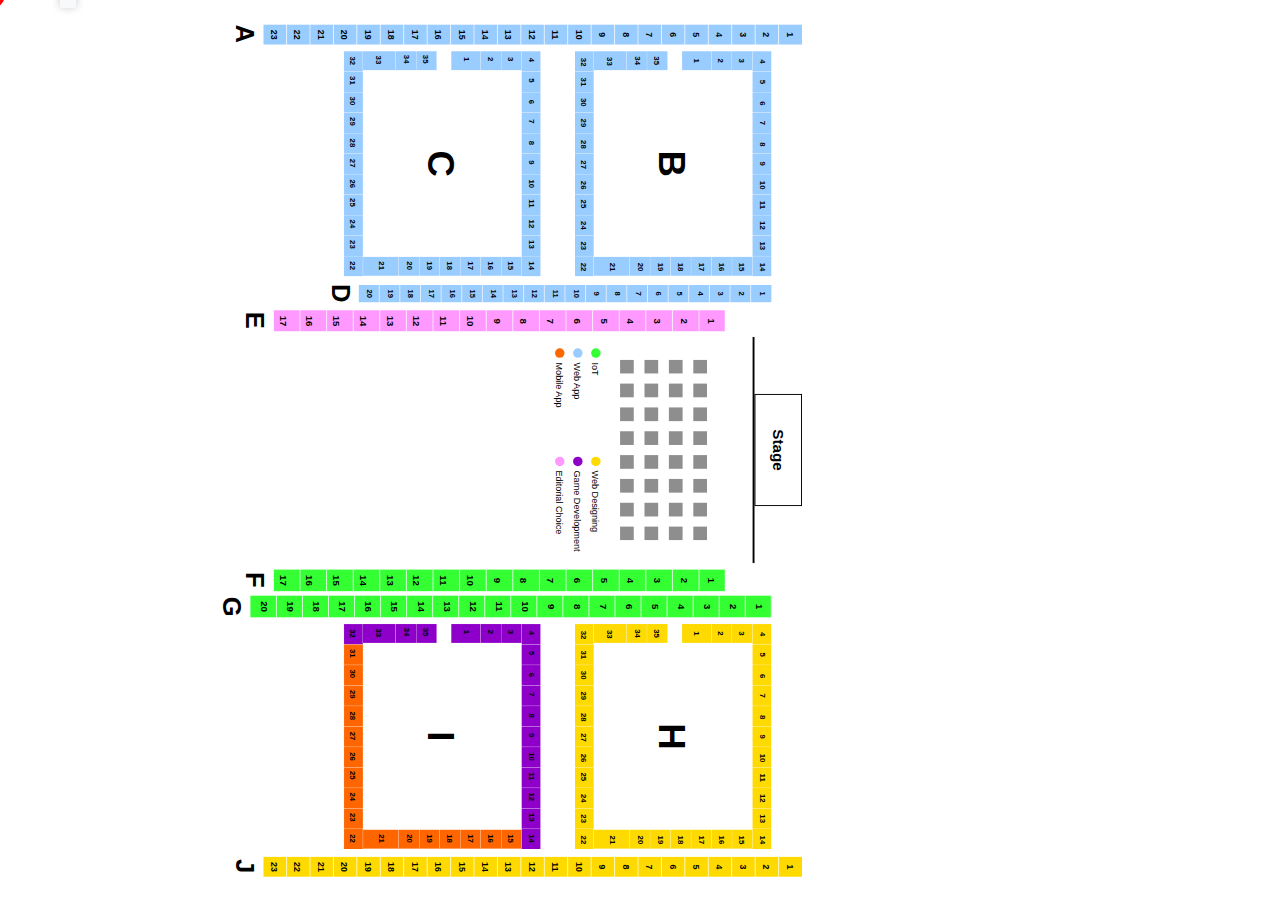
==== index.html @ 328788a9 "j block pointer position" ====
<!DOCTYPE html>
<html lang="en">

<head>
    <meta charset="UTF-8">
    <meta http-equiv="X-UA-Compatible" content="IE=edge">
    <meta name="viewport" content="width=device-width, initial-scale=1.0">
    <title>Document</title>
    <link rel="stylesheet" href="assets/css/index.css">
</head>

<body>
    <div class="wrapper">
        <div id="floor">
            <div class="sections">
                <div class="a_block">
                    <svg xmlns="http://www.w3.org/2000/svg" width="205" height="4899" viewBox="0 0 205 4899">
                        <g id="a_block" data-name="a block" transform="translate(-738.042 -881)">
                            <g id="a_block-2" data-name="a block">
                                <rect id="a18" data-name="Rectangle 23" width="180" height="212.87"
                                    transform="translate(758 4499.783)" fill="#9cf" />
                                <rect id="a17" data-name="Rectangle 24" width="180" height="212.87"
                                    transform="translate(758 4286.913)" fill="#9cf" />
                                <rect id="a15" data-name="Rectangle 25" width="180" height="212.87"
                                    transform="translate(758 3861.174)" fill="#9cf" />
                                <rect id="a14" data-name="Rectangle 26" width="180" height="212.87"
                                    transform="translate(758 3648.304)" fill="#9cf" />
                                <rect id="a12" data-name="Rectangle 27" width="180" height="212.87"
                                    transform="translate(758 3222.565)" fill="#9cf" />
                                <rect id="a13" data-name="Rectangle 28" width="180" height="212.869"
                                    transform="translate(758 3435.435)" fill="#9cf" />
                                <rect id="a22" data-name="Rectangle 29" width="180" height="212.87"
                                    transform="translate(758 5351.261)" fill="#9cf" />
                                <rect id="a23" data-name="Rectangle 30" width="180" height="212.87"
                                    transform="translate(758 5564.13)" fill="#9cf" />
                                <rect id="a19" data-name="Rectangle 31" width="180" height="212.869"
                                    transform="translate(758 4712.652)" fill="#9cf" />
                                <rect id="a20" data-name="Rectangle 32" width="180" height="212.87"
                                    transform="translate(758 4925.521)" fill="#9cf" />
                                <rect id="a21" data-name="Rectangle 33" width="180" height="212.87"
                                    transform="translate(758 5138.391)" fill="#9cf" />
                                <rect id="a16" data-name="Rectangle 34" width="180" height="212.87"
                                    transform="translate(758 4074.043)" fill="#9cf" />
                                <rect id="a11" data-name="Rectangle 35" width="180" height="212.87"
                                    transform="translate(758 3009.696)" fill="#9cf" />
                                <rect id="a3" data-name="Rectangle 36" width="180" height="212.87"
                                    transform="translate(758 1306.739)" fill="#9cf" />
                                <rect id="a1" data-name="Rectangle 37" width="180" height="212.87"
                                    transform="translate(758 881)" fill="#9cf" />
                                <rect id="a5" data-name="Rectangle 38" width="180" height="212.87"
                                    transform="translate(758 1732.478)" fill="#9cf" />
                                <rect id="a4" data-name="Rectangle 40" width="180" height="212.87"
                                    transform="translate(758 1519.609)" fill="#9cf" />
                                <rect id="a2" data-name="Rectangle 41" width="180" height="212.87"
                                    transform="translate(758 1093.87)" fill="#9cf" />
                                <rect id="a10" data-name="Rectangle 42" width="180" height="212.869"
                                    transform="translate(758 2796.826)" fill="#9cf" />
                                <rect id="a11" data-name="Rectangle 43" width="180" height="212.87"
                                    transform="translate(758 2583.957)" fill="#9cf" />
                                <rect id="a7" data-name="Rectangle 44" width="180" height="212.87"
                                    transform="translate(758 2158.217)" fill="#9cf" />
                                <rect id="a6" data-name="Rectangle 45" width="180" height="212.869"
                                    transform="translate(758 1945.348)" fill="#9cf" />
                                <rect id="a8" data-name="Rectangle 46" width="180" height="212.87"
                                    transform="translate(758 2371.087)" fill="#9cf" />
                            </g>
                            <g id="ablockline">
                                <line id="Line_21" data-name="Line 21" x2="205" transform="translate(738.042 1093.87)"
                                    fill="none" stroke="#fff" stroke-miterlimit="10" stroke-width="6" />
                                <line id="Line_22" data-name="Line 22" x2="205" transform="translate(738.042 1306.739)"
                                    fill="none" stroke="#fff" stroke-miterlimit="10" stroke-width="6" />
                                <line id="Line_23" data-name="Line 23" x2="205" transform="translate(738.042 1519.609)"
                                    fill="none" stroke="#fff" stroke-miterlimit="10" stroke-width="6" />
                                <line id="Line_24" data-name="Line 24" x2="205" transform="translate(738.042 1732.478)"
                                    fill="none" stroke="#fff" stroke-miterlimit="10" stroke-width="6" />
                                <line id="Line_25" data-name="Line 25" x2="205" transform="translate(738.042 1945.348)"
                                    fill="none" stroke="#fff" stroke-miterlimit="10" stroke-width="6" />
                                <line id="Line_26" data-name="Line 26" x2="205" transform="translate(738.042 2158.217)"
                                    fill="none" stroke="#fff" stroke-miterlimit="10" stroke-width="6" />
                                <line id="Line_27" data-name="Line 27" x2="205" transform="translate(738.042 2371.087)"
                                    fill="none" stroke="#fff" stroke-miterlimit="10" stroke-width="6" />
                                <line id="Line_28" data-name="Line 28" x2="205" transform="translate(738.042 2583.957)"
                                    fill="none" stroke="#fff" stroke-miterlimit="10" stroke-width="6" />
                                <line id="Line_29" data-name="Line 29" x2="205" transform="translate(738.042 2796.826)"
                                    fill="none" stroke="#fff" stroke-miterlimit="10" stroke-width="6" />
                                <line id="Line_30" data-name="Line 30" x2="205" transform="translate(738.042 3009.696)"
                                    fill="none" stroke="#fff" stroke-miterlimit="10" stroke-width="6" />
                                <line id="Line_31" data-name="Line 31" x2="205" transform="translate(738.042 3222.565)"
                                    fill="none" stroke="#fff" stroke-miterlimit="10" stroke-width="6" />
                                <line id="Line_32" data-name="Line 32" x2="205" transform="translate(738.042 3435.435)"
                                    fill="none" stroke="#fff" stroke-miterlimit="10" stroke-width="6" />
                                <line id="Line_33" data-name="Line 33" x2="205" transform="translate(738.042 3648.304)"
                                    fill="none" stroke="#fff" stroke-miterlimit="10" stroke-width="6" />
                                <line id="Line_34" data-name="Line 34" x2="205" transform="translate(738.042 3861.174)"
                                    fill="none" stroke="#fff" stroke-miterlimit="10" stroke-width="6" />
                                <line id="Line_35" data-name="Line 35" x2="205" transform="translate(738.042 4074.043)"
                                    fill="none" stroke="#fff" stroke-miterlimit="10" stroke-width="6" />
                                <line id="Line_36" data-name="Line 36" x2="205" transform="translate(738.042 4286.913)"
                                    fill="none" stroke="#fff" stroke-miterlimit="10" stroke-width="6" />
                                <line id="Line_37" data-name="Line 37" x2="205" transform="translate(738.042 4499.783)"
                                    fill="none" stroke="#fff" stroke-miterlimit="10" stroke-width="6" />
                                <line id="Line_38" data-name="Line 38" x2="205" transform="translate(738.042 4712.652)"
                                    fill="none" stroke="#fff" stroke-miterlimit="10" stroke-width="6" />
                                <line id="Line_39" data-name="Line 39" x2="205" transform="translate(738.042 4925.522)"
                                    fill="none" stroke="#fff" stroke-miterlimit="10" stroke-width="6" />
                                <line id="Line_40" data-name="Line 40" x2="205" transform="translate(738.042 5138.391)"
                                    fill="none" stroke="#fff" stroke-miterlimit="10" stroke-width="6" />
                                <line id="Line_41" data-name="Line 41" x2="205" transform="translate(738.042 5351.261)"
                                    fill="none" stroke="#fff" stroke-miterlimit="10" stroke-width="6" />
                                <line id="Line_42" data-name="Line 42" x2="205" transform="translate(738.042 5564.13)"
                                    fill="none" stroke="#fff" stroke-miterlimit="10" stroke-width="6" />
                                <line id="Line_43" data-name="Line 43" x2="205" transform="translate(738.042 5777)"
                                    fill="none" stroke="#fff" stroke-miterlimit="10" stroke-width="6" />
                            </g>
                            <text id="_1_2_3_4_5_6_7_8_9_10_11_12_13_14_15_16_17_18_19_20_21_22_23"
                                transform="translate(848.809 1019.468)" font-size="80" font-family="Arial-BoldMT, Arial"
                                font-weight="700">
                                <tspan x="-22.246" y="0" id="_a1">1</tspan>
                                <tspan x="-22.246" y="213" id="_a2">2</tspan>
                                <tspan x="-22.246" y="426" id="_a3">3</tspan>
                                <tspan x="-22.246" y="639" id="_a4">4</tspan>
                                <tspan x="-22.246" y="852" id="_a5">5</tspan>
                                <tspan x="-22.246" y="1065" id="_a6">6</tspan>
                                <tspan x="-22.246" y="1278" id="_a7">7</tspan>
                                <tspan x="-22.246" y="1491" id="_a8">8</tspan>
                                <tspan x="-22.246" y="1704" id="_a9">9</tspan>
                                <tspan x="-44.492" y="1917" id="_a10">10</tspan>
                                <tspan x="-42.285" y="2130" id="_a11">11</tspan>
                                <tspan x="-44.492" y="2343" id="_a12">12</tspan>
                                <tspan x="-44.492" y="2556" id="_a13">13</tspan>
                                <tspan x="-44.492" y="2769" id="_a14">14</tspan>
                                <tspan x="-44.492" y="2982" id="_a15">15</tspan>
                                <tspan x="-44.492" y="3195" id="_a16">16</tspan>
                                <tspan x="-44.492" y="3408" id="_a17">17</tspan>
                                <tspan x="-44.492" y="3621" id="_a18">18</tspan>
                                <tspan x="-44.492" y="3834" id="_a19">19</tspan>
                                <tspan x="-44.492" y="4047" id="_a20">20</tspan>
                                <tspan x="-44.492" y="4260" id="_a21">21</tspan>
                                <tspan x="-44.492" y="4473" id="_a22">22</tspan>
                                <tspan x="-44.492" y="4686" id="_a23">23</tspan>
                            </text>
                        </g>
                    </svg>
                    <h4>A</h4>
                </div>
                <div class="center_block">
                    <div class="b_block">
                        <svg xmlns="http://www.w3.org/2000/svg" width="2304.552" height="2010.4"
                            viewBox="0 0 2304.552 2010.4">
                            <g id="Group_27" data-name="Group 27" transform="translate(-1591.448 -1458.133)">
                                <g id="b_block" data-name="b block">
                                    <rect id="b4" data-name="Rectangle 54" width="209.683" height="194.4"
                                        transform="translate(1592.8 1459.133)" fill="#000" stroke="#fcfcfc"
                                        stroke-miterlimit="10" stroke-width="2" />
                                    <rect id="b5" data-name="Rectangle 55" width="209.683" height="194.4"
                                        transform="translate(1802.052 1459.133)" fill="none" stroke="#fcfcfc"
                                        stroke-miterlimit="10" stroke-width="2" />
                                    <rect id="b6" data-name="Rectangle 56" width="209.683" height="194.4"
                                        transform="translate(2011.303 1459.133)" fill="none" stroke="#fcfcfc"
                                        stroke-miterlimit="10" stroke-width="2" />
                                    <rect id="b7" data-name="Rectangle 57" width="209.683" height="194.4"
                                        transform="translate(2220.555 1459.133)" fill="none" stroke="#fcfcfc"
                                        stroke-miterlimit="10" stroke-width="2" />
                                    <rect id="b8" data-name="Rectangle 58" width="209.683" height="194.4"
                                        transform="translate(2429.807 1459.133)" fill="none" stroke="#fcfcfc"
                                        stroke-miterlimit="10" stroke-width="2" />
                                    <rect id="b9" data-name="Rectangle 59" width="209.683" height="194.4"
                                        transform="translate(2639.058 1459.133)" fill="none" stroke="#fcfcfc"
                                        stroke-miterlimit="10" stroke-width="2" />
                                    <rect id="b10" data-name="Rectangle 60" width="209.683" height="194.4"
                                        transform="translate(2848.31 1459.133)" fill="none" stroke="#fcfcfc"
                                        stroke-miterlimit="10" stroke-width="2" />
                                    <rect id="b11" data-name="Rectangle 61" width="209.683" height="194.4"
                                        transform="translate(3057.562 1459.133)" fill="none" stroke="#fcfcfc"
                                        stroke-miterlimit="10" stroke-width="2" />
                                    <rect id="b12" data-name="Rectangle 62" width="209.683" height="194.4"
                                        transform="translate(3266.813 1459.133)" fill="none" stroke="#fcfcfc"
                                        stroke-miterlimit="10" stroke-width="2" />
                                    <rect id="b13" data-name="Rectangle 63" width="209.683" height="194.4"
                                        transform="translate(3476.065 1459.133)" fill="none" stroke="#fcfcfc"
                                        stroke-miterlimit="10" stroke-width="2" />
                                    <rect id="b14" data-name="Rectangle 64" width="209.683" height="194.4"
                                        transform="translate(3685.317 1459.133)" fill="none" stroke="#fcfcfc"
                                        stroke-miterlimit="10" stroke-width="2" />
                                    <rect id="b32" data-name="Rectangle 65" width="209.683" height="194.4"
                                        transform="translate(1592.8 3273.133)" fill="none" stroke="#fcfcfc"
                                        stroke-miterlimit="10" stroke-width="2" />
                                    <rect id="b31" data-name="Rectangle 66" width="209.683" height="194.4"
                                        transform="translate(1802.052 3273.133)" fill="none" stroke="#fcfcfc"
                                        stroke-miterlimit="10" stroke-width="2" />
                                    <rect id="b30" data-name="Rectangle 67" width="209.683" height="194.4"
                                        transform="translate(2011.303 3273.133)" fill="none" stroke="#fcfcfc"
                                        stroke-miterlimit="10" stroke-width="2" />
                                    <rect id="b29" data-name="Rectangle 68" width="209.683" height="194.4"
                                        transform="translate(2220.555 3273.133)" fill="none" stroke="#fcfcfc"
                                        stroke-miterlimit="10" stroke-width="2" />
                                    <rect id="b28" data-name="Rectangle 69" width="209.683" height="194.4"
                                        transform="translate(2429.807 3273.133)" fill="none" stroke="#fcfcfc"
                                        stroke-miterlimit="10" stroke-width="2" />
                                    <rect id="b27" data-name="Rectangle 70" width="209.683" height="194.4"
                                        transform="translate(2639.058 3273.133)" fill="none" stroke="#fcfcfc"
                                        stroke-miterlimit="10" stroke-width="2" />
                                    <rect id="b26" data-name="Rectangle 71" width="209.683" height="194.4"
                                        transform="translate(2848.31 3273.133)" fill="none" stroke="#fcfcfc"
                                        stroke-miterlimit="10" stroke-width="2" />
                                    <rect id="b25" data-name="Rectangle 72" width="209.683" height="194.4"
                                        transform="translate(3057.562 3273.133)" fill="none" stroke="#fcfcfc"
                                        stroke-miterlimit="10" stroke-width="2" />
                                    <rect id="b24" data-name="Rectangle 73" width="209.683" height="194.4"
                                        transform="translate(3266.813 3273.133)" fill="none" stroke="#fcfcfc"
                                        stroke-miterlimit="10" stroke-width="2" />
                                    <rect id="b23" data-name="Rectangle 74" width="209.683" height="194.4"
                                        transform="translate(3476.065 3273.133)" fill="none" stroke="#fcfcfc"
                                        stroke-miterlimit="10" stroke-width="2" />
                                    <rect id="b22" data-name="Rectangle 75" width="209.683" height="194.4"
                                        transform="translate(3685.317 3273.133)" fill="none" stroke="#fcfcfc"
                                        stroke-miterlimit="10" stroke-width="2" />
                                    <g id="Group_15" data-name="Group 15">
                                        <rect id="b21" data-name="Rectangle 76" width="365.005" height="194.4"
                                            transform="translate(3693.448 3273) rotate(-90)" fill="none"
                                            stroke="#fcfcfc" stroke-miterlimit="10" stroke-width="2" />
                                        <rect id="b20" data-name="Rectangle 77" width="209.683" height="194.4"
                                            transform="translate(3693.448 2908.427) rotate(-90)" fill="none"
                                            stroke="#fcfcfc" stroke-miterlimit="10" stroke-width="2" />
                                        <rect id="b19" data-name="Rectangle 78" width="209.683" height="194.4"
                                            transform="translate(3693.448 2699.175) rotate(-90)" fill="none"
                                            stroke="#fcfcfc" stroke-miterlimit="10" stroke-width="2" />
                                        <rect id="b18" data-name="Rectangle 79" width="209.683" height="194.4"
                                            transform="translate(3693.448 2489.923) rotate(-90)" fill="none"
                                            stroke="#fcfcfc" stroke-miterlimit="10" stroke-width="2" />
                                        <rect id="b17" data-name="Rectangle 80" width="209.683" height="194.4"
                                            transform="translate(3693.448 2280.672) rotate(-90)" fill="none"
                                            stroke="#fcfcfc" stroke-miterlimit="10" stroke-width="2" />
                                        <rect id="b16" data-name="Rectangle 81" width="209.683" height="194.4"
                                            transform="translate(3693.448 2071.42) rotate(-90)" fill="none"
                                            stroke="#fcfcfc" stroke-miterlimit="10" stroke-width="2" />
                                        <rect id="b15" data-name="Rectangle 82" width="209.683" height="194.4"
                                            transform="translate(3693.448 1862.168) rotate(-90)" fill="none"
                                            stroke="#fcfcfc" stroke-miterlimit="10" stroke-width="2" />
                                    </g>
                                    <g id="Group_16" data-name="Group 16">
                                        <rect id="b33" data-name="Rectangle 83" width="335" height="194.4"
                                            transform="translate(1592.448 3274) rotate(-90)" fill="none"
                                            stroke="#fcfcfc" stroke-miterlimit="10" stroke-width="2" />
                                        <rect id="b34" data-name="Rectangle 84" width="209.683" height="194.4"
                                            transform="translate(1592.448 2939.427) rotate(-90)" fill="none"
                                            stroke="#fcfcfc" stroke-miterlimit="10" stroke-width="2" />
                                        <rect id="b35" data-name="Rectangle 85" width="209.683" height="194.4"
                                            transform="translate(1592.448 2730.175) rotate(-90)" fill="none"
                                            stroke="#fcfcfc" stroke-miterlimit="10" stroke-width="2" />
                                        <rect id="b1" data-name="Rectangle 86" width="301.012" height="194.4"
                                            transform="translate(1592.448 2373) rotate(-90)" fill="none"
                                            stroke="#fcfcfc" stroke-miterlimit="10" stroke-width="2" />
                                        <rect id="b2" data-name="Rectangle 87" width="209.683" height="194.4"
                                            transform="translate(1592.448 2072.42) rotate(-90)" fill="none"
                                            stroke="#fcfcfc" stroke-miterlimit="10" stroke-width="2" />
                                        <rect id="b3" data-name="Rectangle 88" width="209.683" height="194.4"
                                            transform="translate(1592.448 1863.168) rotate(-90)" fill="none"
                                            stroke="#fcfcfc" stroke-miterlimit="10" stroke-width="2" />
                                    </g>
                                </g>
                                <g id="b_block_seat" data-name="b block seat">
                                    <text id="_b1" data-name="1" transform="translate(1689.809 2246.468)" font-size="80"
                                        font-family="Arial-BoldMT, Arial" font-weight="700">
                                        <tspan x="-22.246" y="0">1</tspan>
                                    </text>
                                    <text id="_b2" data-name="2" transform="translate(1689.809 2001.468)" font-size="80"
                                        font-family="Arial-BoldMT, Arial" font-weight="700">
                                        <tspan x="-22.246" y="0">2</tspan>
                                    </text>
                                    <text id="_b3" data-name="3" transform="translate(1689.809 1793.468)" font-size="80"
                                        font-family="Arial-BoldMT, Arial" font-weight="700">
                                        <tspan x="-22.246" y="0">3</tspan>
                                    </text>
                                    <text id="_b4" data-name="4" transform="translate(1697.809 1579.105)" font-size="80"
                                        font-family="Arial-BoldMT, Arial" font-weight="700">
                                        <tspan x="-22.246" y="0">4</tspan>
                                    </text>
                                    <text id="_b5" data-name="5" transform="translate(1906.809 1579.105)" font-size="80"
                                        font-family="Arial-BoldMT, Arial" font-weight="700">
                                        <tspan x="-22.246" y="0">5</tspan>
                                    </text>
                                    <text id="_b6" data-name="6" transform="translate(2126.809 1579.105)" font-size="80"
                                        font-family="Arial-BoldMT, Arial" font-weight="700">
                                        <tspan x="-22.246" y="0">6</tspan>
                                    </text>
                                    <text id="_b7" data-name="7" transform="translate(2325.809 1579.105)" font-size="80"
                                        font-family="Arial-BoldMT, Arial" font-weight="700">
                                        <tspan x="-22.246" y="0">7</tspan>
                                    </text>
                                    <text id="_b8" data-name="8" transform="translate(2544.809 1579.105)" font-size="80"
                                        font-family="Arial-BoldMT, Arial" font-weight="700">
                                        <tspan x="-22.246" y="0">8</tspan>
                                    </text>
                                    <text id="_b9" data-name="9" transform="translate(2742.809 1579.105)" font-size="80"
                                        font-family="Arial-BoldMT, Arial" font-weight="700">
                                        <tspan x="-22.246" y="0">9</tspan>
                                    </text>
                                    <text id="_b10" data-name="10" transform="translate(2961.809 1579.105)"
                                        font-size="80" font-family="Arial-BoldMT, Arial" font-weight="700">
                                        <tspan x="-44.492" y="0">10</tspan>
                                    </text>
                                    <text id="_b11" data-name="11" transform="translate(3162.809 1579.105)"
                                        font-size="80" font-family="Arial-BoldMT, Arial" font-weight="700">
                                        <tspan x="-42.285" y="0">11</tspan>
                                    </text>
                                    <text id="_b12" data-name="12" transform="translate(3371.809 1579.105)"
                                        font-size="80" font-family="Arial-BoldMT, Arial" font-weight="700">
                                        <tspan x="-44.492" y="0">12</tspan>
                                    </text>
                                    <text id="_b13" data-name="13" transform="translate(3580.809 1579.105)"
                                        font-size="80" font-family="Arial-BoldMT, Arial" font-weight="700">
                                        <tspan x="-44.492" y="0">13</tspan>
                                    </text>
                                    <text id="_b14" data-name="14" transform="translate(3797.809 1579.105)"
                                        font-size="80" font-family="Arial-BoldMT, Arial" font-weight="700">
                                        <tspan x="-44.492" y="0">14</tspan>
                                    </text>
                                    <text id="_b15" data-name="15" transform="translate(3797.809 1793.105)"
                                        font-size="80" font-family="Arial-BoldMT, Arial" font-weight="700">
                                        <tspan x="-44.492" y="0">15</tspan>
                                    </text>
                                    <text id="_b16" data-name="16" transform="translate(3797.809 1995.105)"
                                        font-size="80" font-family="Arial-BoldMT, Arial" font-weight="700">
                                        <tspan x="-44.492" y="0">16</tspan>
                                    </text>
                                    <text id="_b17" data-name="17" transform="translate(3797.809 2203.104)"
                                        font-size="80" font-family="Arial-BoldMT, Arial" font-weight="700">
                                        <tspan x="-44.492" y="0">17</tspan>
                                    </text>
                                    <text id="_b18" data-name="18" transform="translate(3797.809 2417.104)"
                                        font-size="80" font-family="Arial-BoldMT, Arial" font-weight="700">
                                        <tspan x="-44.492" y="0">18</tspan>
                                    </text>
                                    <text id="_b19" data-name="19" transform="translate(3797.809 2616.104)"
                                        font-size="80" font-family="Arial-BoldMT, Arial" font-weight="700">
                                        <tspan x="-44.492" y="0">19</tspan>
                                    </text>
                                    <text id="_b20" data-name="20" transform="translate(3797.809 2826.104)"
                                        font-size="80" font-family="Arial-BoldMT, Arial" font-weight="700">
                                        <tspan x="-44.492" y="0">20</tspan>
                                    </text>
                                    <text id="_b21" data-name="21" transform="translate(3797.809 3112.104)"
                                        font-size="80" font-family="Arial-BoldMT, Arial" font-weight="700">
                                        <tspan x="-44.492" y="0">21</tspan>
                                    </text>
                                    <text id="_b22" data-name="22" transform="translate(3797.809 3408.104)"
                                        font-size="80" font-family="Arial-BoldMT, Arial" font-weight="700">
                                        <tspan x="-44.492" y="0">22</tspan>
                                    </text>
                                    <text id="_b23" data-name="23" transform="translate(3580.809 3408.104)"
                                        font-size="80" font-family="Arial-BoldMT, Arial" font-weight="700">
                                        <tspan x="-44.492" y="0">23</tspan>
                                    </text>
                                    <text id="_b24" data-name="24" transform="translate(3371.809 3408.104)"
                                        font-size="80" font-family="Arial-BoldMT, Arial" font-weight="700">
                                        <tspan x="-44.492" y="0">24</tspan>
                                    </text>
                                    <text id="_b25" data-name="25" transform="translate(3152.809 3408.104)"
                                        font-size="80" font-family="Arial-BoldMT, Arial" font-weight="700">
                                        <tspan x="-44.492" y="0">25</tspan>
                                    </text>
                                    <text id="_b26" data-name="26" transform="translate(2961.809 3408.104)"
                                        font-size="80" font-family="Arial-BoldMT, Arial" font-weight="700">
                                        <tspan x="-44.492" y="0">26</tspan>
                                    </text>
                                    <text id="_b27" data-name="27" transform="translate(2751.809 3408.104)"
                                        font-size="80" font-family="Arial-BoldMT, Arial" font-weight="700">
                                        <tspan x="-44.492" y="0">27</tspan>
                                    </text>
                                    <text id="_b28" data-name="28" transform="translate(2544.809 3408.104)"
                                        font-size="80" font-family="Arial-BoldMT, Arial" font-weight="700">
                                        <tspan x="-44.492" y="0">28</tspan>
                                    </text>
                                    <text id="_b29" data-name="29" transform="translate(2325.809 3408.104)"
                                        font-size="80" font-family="Arial-BoldMT, Arial" font-weight="700">
                                        <tspan x="-44.492" y="0">29</tspan>
                                    </text>
                                    <text id="_b30" data-name="30" transform="translate(2115.809 3408.104)"
                                        font-size="80" font-family="Arial-BoldMT, Arial" font-weight="700">
                                        <tspan x="-44.492" y="0">30</tspan>
                                    </text>
                                    <text id="_b31" data-name="31" transform="translate(1906.809 3408.104)"
                                        font-size="80" font-family="Arial-BoldMT, Arial" font-weight="700">
                                        <tspan x="-44.492" y="0">31</tspan>
                                    </text>
                                    <text id="_b32" data-name="32" transform="translate(1705.809 3408.104)"
                                        font-size="80" font-family="Arial-BoldMT, Arial" font-weight="700">
                                        <tspan x="-44.492" y="0">32</tspan>
                                    </text>
                                    <text id="_b33" data-name="33" transform="translate(1697.809 3138.104)"
                                        font-size="80" font-family="Arial-BoldMT, Arial" font-weight="700">
                                        <tspan x="-44.492" y="0">33</tspan>
                                    </text>
                                    <text id="_b34" data-name="34" transform="translate(1689.809 2855.104)"
                                        font-size="80" font-family="Arial-BoldMT, Arial" font-weight="700">
                                        <tspan x="-44.492" y="0">34</tspan>
                                    </text>
                                    <text id="_b35" data-name="35" transform="translate(1689.809 2657.104)"
                                        font-size="80" font-family="Arial-BoldMT, Arial" font-weight="700">
                                        <tspan x="-44.492" y="0">35</tspan>
                                    </text>
                                </g>

                            </g>
                        </svg>
                        <h4>B</h4>
                    </div>
                    <div class="c_block">
                        <svg xmlns="http://www.w3.org/2000/svg" width="2304.552" height="2010.4"
                            viewBox="0 0 2304.552 2010.4">
                            <g id="Group_26" data-name="Group 26" transform="translate(-1591.448 -4309.133)">
                                <g id="block_c" data-name="block c">
                                    <rect id="c4" data-name="Rectangle 159" width="209.683" height="194.4"
                                        transform="translate(1592.8 4310.133)" fill="none" stroke="#fcfcfc"
                                        stroke-miterlimit="10" stroke-width="2" title="test">
                                        <title>Seat 4 - Block C</title>
                                    </rect>
                                    <rect id="c5" data-name="Rectangle 160" width="209.683" height="194.4"
                                        transform="translate(1802.052 4310.133)" fill="none" stroke="#fcfcfc"
                                        stroke-miterlimit="10" stroke-width="2">
                                        <title>Seat 5 - Block C</title>
                                    </rect>
                                    <rect id="c6" data-name="Rectangle 161" width="209.683" height="194.4"
                                        transform="translate(2011.303 4310.133)" fill="none" stroke="#fcfcfc"
                                        stroke-miterlimit="10" stroke-width="2">
                                        <title>Seat 6 - Block C</title>
                                    </rect>
                                    <rect id="c7" data-name="Rectangle 162" width="209.683" height="194.4"
                                        transform="translate(2220.555 4310.133)" fill="none" stroke="#fcfcfc"
                                        stroke-miterlimit="10" stroke-width="2" />
                                    <rect id="c8" data-name="Rectangle 163" width="209.683" height="194.4"
                                        transform="translate(2429.807 4310.133)" fill="none" stroke="#fcfcfc"
                                        stroke-miterlimit="10" stroke-width="2" />
                                    <rect id="c9" data-name="Rectangle 164" width="209.683" height="194.4"
                                        transform="translate(2639.058 4310.133)" fill="none" stroke="#fcfcfc"
                                        stroke-miterlimit="10" stroke-width="2" />
                                    <rect id="c10" data-name="Rectangle 165" width="209.683" height="194.4"
                                        transform="translate(2848.31 4310.133)" fill="none" stroke="#fcfcfc"
                                        stroke-miterlimit="10" stroke-width="2" />
                                    <rect id="c11" data-name="Rectangle 166" width="209.683" height="194.4"
                                        transform="translate(3057.562 4310.133)" fill="none" stroke="#fcfcfc"
                                        stroke-miterlimit="10" stroke-width="2" />
                                    <rect id="c12" data-name="Rectangle 167" width="209.683" height="194.4"
                                        transform="translate(3266.813 4310.133)" fill="none" stroke="#fcfcfc"
                                        stroke-miterlimit="10" stroke-width="2" />
                                    <rect id="c13" data-name="Rectangle 168" width="209.683" height="194.4"
                                        transform="translate(3476.065 4310.133)" fill="none" stroke="#fcfcfc"
                                        stroke-miterlimit="10" stroke-width="2" />
                                    <rect id="c14" data-name="Rectangle 169" width="209.683" height="194.4"
                                        transform="translate(3685.317 4310.133)" fill="none" stroke="#fcfcfc"
                                        stroke-miterlimit="10" stroke-width="2" />
                                    <rect id="c32" data-name="Rectangle 170" width="209.683" height="194.4"
                                        transform="translate(1592.8 6124.133)" fill="none" stroke="#fcfcfc"
                                        stroke-miterlimit="10" stroke-width="2" />
                                    <rect id="c31" data-name="Rectangle 171" width="209.683" height="194.4"
                                        transform="translate(1802.052 6124.133)" fill="none" stroke="#fcfcfc"
                                        stroke-miterlimit="10" stroke-width="2" />
                                    <rect id="c30" data-name="Rectangle 172" width="209.683" height="194.4"
                                        transform="translate(2011.303 6124.133)" fill="none" stroke="#fcfcfc"
                                        stroke-miterlimit="10" stroke-width="2" />
                                    <rect id="c29" data-name="Rectangle 173" width="209.683" height="194.4"
                                        transform="translate(2220.555 6124.133)" fill="none" stroke="#fcfcfc"
                                        stroke-miterlimit="10" stroke-width="2" />
                                    <rect id="c28" data-name="Rectangle 174" width="209.683" height="194.4"
                                        transform="translate(2429.807 6124.133)" fill="none" stroke="#fcfcfc"
                                        stroke-miterlimit="10" stroke-width="2" />
                                    <rect id="c27" data-name="Rectangle 175" width="209.683" height="194.4"
                                        transform="translate(2639.058 6124.133)" fill="none" stroke="#fcfcfc"
                                        stroke-miterlimit="10" stroke-width="2" />
                                    <rect id="c26" data-name="Rectangle 176" width="209.683" height="194.4"
                                        transform="translate(2848.31 6124.133)" fill="none" stroke="#fcfcfc"
                                        stroke-miterlimit="10" stroke-width="2" />
                                    <rect id="c25" data-name="Rectangle 177" width="209.683" height="194.4"
                                        transform="translate(3057.562 6124.133)" fill="none" stroke="#fcfcfc"
                                        stroke-miterlimit="10" stroke-width="2" />
                                    <rect id="c24" data-name="Rectangle 178" width="209.683" height="194.4"
                                        transform="translate(3266.813 6124.133)" fill="none" stroke="#fcfcfc"
                                        stroke-miterlimit="10" stroke-width="2" />
                                    <rect id="c23" data-name="Rectangle 179" width="209.683" height="194.4"
                                        transform="translate(3476.065 6124.133)" fill="none" stroke="#fcfcfc"
                                        stroke-miterlimit="10" stroke-width="2" />
                                    <rect id="c22" data-name="Rectangle 180" width="209.683" height="194.4"
                                        transform="translate(3685.317 6124.133)" fill="none" stroke="#fcfcfc"
                                        stroke-miterlimit="10" stroke-width="2" />
                                    <g id="Group_24" data-name="Group 24">
                                        <rect id="c21" data-name="Rectangle 181" width="365.005" height="194.4"
                                            transform="translate(3693.448 6124) rotate(-90)" fill="none"
                                            stroke="#fcfcfc" stroke-miterlimit="10" stroke-width="2" />
                                        <rect id="c20" data-name="Rectangle 182" width="209.683" height="194.4"
                                            transform="translate(3693.448 5759.427) rotate(-90)" fill="none"
                                            stroke="#fcfcfc" stroke-miterlimit="10" stroke-width="2" />
                                        <rect id="c19" data-name="Rectangle 183" width="209.683" height="194.4"
                                            transform="translate(3693.448 5550.175) rotate(-90)" fill="none"
                                            stroke="#fcfcfc" stroke-miterlimit="10" stroke-width="2" />
                                        <rect id="c18" data-name="Rectangle 184" width="209.683" height="194.4"
                                            transform="translate(3693.448 5340.923) rotate(-90)" fill="none"
                                            stroke="#fcfcfc" stroke-miterlimit="10" stroke-width="2" />
                                        <rect id="c17" data-name="Rectangle 185" width="209.683" height="194.4"
                                            transform="translate(3693.448 5131.672) rotate(-90)" fill="none"
                                            stroke="#fcfcfc" stroke-miterlimit="10" stroke-width="2" />
                                        <rect id="c16" data-name="Rectangle 186" width="209.683" height="194.4"
                                            transform="translate(3693.448 4922.42) rotate(-90)" fill="none"
                                            stroke="#fcfcfc" stroke-miterlimit="10" stroke-width="2" />
                                        <rect id="c15" data-name="Rectangle 187" width="209.683" height="194.4"
                                            transform="translate(3693.448 4713.168) rotate(-90)" fill="none"
                                            stroke="#fcfcfc" stroke-miterlimit="10" stroke-width="2" />
                                    </g>
                                    <g id="Group_25" data-name="Group 25">
                                        <rect id="c33" data-name="Rectangle 188" width="335" height="194.4"
                                            transform="translate(1592.448 6125) rotate(-90)" fill="none"
                                            stroke="#fcfcfc" stroke-miterlimit="10" stroke-width="2" />
                                        <rect id="c34" data-name="Rectangle 189" width="209.683" height="194.4"
                                            transform="translate(1592.448 5790.427) rotate(-90)" fill="none"
                                            stroke="#fcfcfc" stroke-miterlimit="10" stroke-width="2" />
                                        <rect id="c35" data-name="Rectangle 190" width="209.683" height="194.4"
                                            transform="translate(1592.448 5581.175) rotate(-90)" fill="none"
                                            stroke="#fcfcfc" stroke-miterlimit="10" stroke-width="2" />
                                        <rect id="c1" data-name="Rectangle 191" width="301.012" height="194.4"
                                            transform="translate(1592.449 5224) rotate(-90)" fill="none"
                                            stroke="#fcfcfc" stroke-miterlimit="10" stroke-width="2" />
                                        <rect id="c2" data-name="Rectangle 192" width="209.683" height="194.4"
                                            transform="translate(1592.448 4923.42) rotate(-90)" fill="none"
                                            stroke="#fcfcfc" stroke-miterlimit="10" stroke-width="2" />
                                        <rect id="c3" data-name="Rectangle 193" width="209.683" height="194.4"
                                            transform="translate(1592.448 4714.168) rotate(-90)" fill="none"
                                            stroke="#fcfcfc" stroke-miterlimit="10" stroke-width="2" />
                                    </g>
                                </g>
                                <g id="c_block_seat" data-name="c block seat">
                                    <text data-name="1" transform="translate(1674.809 5097.468)" font-size="80"
                                        font-family="Arial-BoldMT, Arial" font-weight="700">
                                        <tspan x="-22.246" y="0" title="test" id="_c1">1</tspan>
                                    </text>
                                    <text data-name="2" transform="translate(1674.809 4852.468)" font-size="80"
                                        font-family="Arial-BoldMT, Arial" font-weight="700">
                                        <tspan x="-22.246" y="0" id="_c2">2</tspan>
                                    </text>
                                    <text data-name="3" transform="translate(1674.809 4644.468)" font-size="80"
                                        font-family="Arial-BoldMT, Arial" font-weight="700">
                                        <tspan x="-22.246" y="0" id="_c3">3</tspan>
                                    </text>
                                    <text data-name="4" transform="translate(1682.809 4430.104)" font-size="80"
                                        font-family="Arial-BoldMT, Arial" font-weight="700">
                                        <tspan x="-22.246" y="0" id="_c4">4</tspan>
                                    </text>
                                    <text data-name="5" transform="translate(1891.809 4430.104)" font-size="80"
                                        font-family="Arial-BoldMT, Arial" font-weight="700">
                                        <tspan x="-22.246" y="0" id="_c5">5</tspan>
                                    </text>
                                    <text data-name="6" transform="translate(2111.809 4430.104)" font-size="80"
                                        font-family="Arial-BoldMT, Arial" font-weight="700">
                                        <tspan x="-22.246" y="0" id="_c6">6</tspan>
                                    </text>
                                    <text data-name="7" transform="translate(2310.809 4430.104)" font-size="80"
                                        font-family="Arial-BoldMT, Arial" font-weight="700">
                                        <tspan x="-22.246" y="0" id="_c7">7</tspan>
                                    </text>
                                    <text id="_8" data-name="8" transform="translate(2529.809 4430.104)" font-size="80"
                                        font-family="Arial-BoldMT, Arial" font-weight="700">
                                        <tspan x="-22.246" y="0" id="_c8">8</tspan>
                                    </text>
                                    <text id="_9" data-name="9" transform="translate(2727.809 4430.104)" font-size="80"
                                        font-family="Arial-BoldMT, Arial" font-weight="700">
                                        <tspan x="-22.246" y="0" id="_c9">9</tspan>
                                    </text>
                                    <text id="_10" data-name="10" transform="translate(2946.809 4430.104)"
                                        font-size="80" font-family="Arial-BoldMT, Arial" font-weight="700">
                                        <tspan x="-44.492" y="0" id="_c10">10</tspan>
                                    </text>
                                    <text id="_11" data-name="11" transform="translate(3147.809 4430.104)"
                                        font-size="80" font-family="Arial-BoldMT, Arial" font-weight="700">
                                        <tspan x="-42.285" y="0" id="_c11">11</tspan>
                                    </text>
                                    <text id="_12" data-name="12" transform="translate(3356.809 4430.104)"
                                        font-size="80" font-family="Arial-BoldMT, Arial" font-weight="700">
                                        <tspan x="-44.492" y="0" id="_c12">12</tspan>
                                    </text>
                                    <text id="_13" data-name="13" transform="translate(3565.809 4430.104)"
                                        font-size="80" font-family="Arial-BoldMT, Arial" font-weight="700">
                                        <tspan x="-44.492" y="0" id="_c13">13</tspan>
                                    </text>
                                    <text id="_14" data-name="14" transform="translate(3782.809 4430.104)"
                                        font-size="80" font-family="Arial-BoldMT, Arial" font-weight="700">
                                        <tspan x="-44.492" y="0" id="_c14">14</tspan>
                                    </text>
                                    <text id="_15" data-name="15" transform="translate(3782.809 4644.104)"
                                        font-size="80" font-family="Arial-BoldMT, Arial" font-weight="700">
                                        <tspan x="-44.492" y="0" id="_c15">15</tspan>
                                    </text>
                                    <text id="_16" data-name="16" transform="translate(3782.809 4846.104)"
                                        font-size="80" font-family="Arial-BoldMT, Arial" font-weight="700">
                                        <tspan x="-44.492" y="0" id="_c16">16</tspan>
                                    </text>
                                    <text id="_17" data-name="17" transform="translate(3782.809 5054.104)"
                                        font-size="80" font-family="Arial-BoldMT, Arial" font-weight="700">
                                        <tspan x="-44.492" y="0" id="_c17">17</tspan>
                                    </text>
                                    <text id="_18" data-name="18" transform="translate(3782.809 5268.104)"
                                        font-size="80" font-family="Arial-BoldMT, Arial" font-weight="700">
                                        <tspan x="-44.492" y="0" id="_c18">18</tspan>
                                    </text>
                                    <text id="_19" data-name="19" transform="translate(3782.809 5467.104)"
                                        font-size="80" font-family="Arial-BoldMT, Arial" font-weight="700">
                                        <tspan x="-44.492" y="0" id="_c19">19</tspan>
                                    </text>
                                    <text id="_20" data-name="20" transform="translate(3782.809 5677.104)"
                                        font-size="80" font-family="Arial-BoldMT, Arial" font-weight="700">
                                        <tspan x="-44.492" y="0" id="_c20">20</tspan>
                                    </text>
                                    <text id="_21" data-name="21" transform="translate(3782.809 5963.104)"
                                        font-size="80" font-family="Arial-BoldMT, Arial" font-weight="700">
                                        <tspan x="-44.492" y="0" id="_c21">21</tspan>
                                    </text>
                                    <text id="_22" data-name="22" transform="translate(3782.809 6259.104)"
                                        font-size="80" font-family="Arial-BoldMT, Arial" font-weight="700">
                                        <tspan x="-44.492" y="0" id="_c22">22</tspan>
                                    </text>
                                    <text id="_23" data-name="23" transform="translate(3565.809 6259.104)"
                                        font-size="80" font-family="Arial-BoldMT, Arial" font-weight="700">
                                        <tspan x="-44.492" y="0" id="_c23">23</tspan>
                                    </text>
                                    <text id="_24" data-name="24" transform="translate(3356.809 6259.104)"
                                        font-size="80" font-family="Arial-BoldMT, Arial" font-weight="700">
                                        <tspan x="-44.492" y="0" id="_c24">24</tspan>
                                    </text>
                                    <text id="_25" data-name="25" transform="translate(3137.809 6259.104)"
                                        font-size="80" font-family="Arial-BoldMT, Arial" font-weight="700">
                                        <tspan x="-44.492" y="0" id="_c25">25</tspan>
                                    </text>
                                    <text id="_26" data-name="26" transform="translate(2946.809 6259.104)"
                                        font-size="80" font-family="Arial-BoldMT, Arial" font-weight="700">
                                        <tspan x="-44.492" y="0" id="_c26">26</tspan>
                                    </text>
                                    <text id="_27" data-name="27" transform="translate(2736.809 6259.104)"
                                        font-size="80" font-family="Arial-BoldMT, Arial" font-weight="700">
                                        <tspan x="-44.492" y="0" id="_c27">27</tspan>
                                    </text>
                                    <text id="_28" data-name="28" transform="translate(2529.809 6259.104)"
                                        font-size="80" font-family="Arial-BoldMT, Arial" font-weight="700">
                                        <tspan x="-44.492" y="0" id="_c28">28</tspan>
                                    </text>
                                    <text id="_29" data-name="29" transform="translate(2310.809 6259.104)"
                                        font-size="80" font-family="Arial-BoldMT, Arial" font-weight="700">
                                        <tspan x="-44.492" y="0" id="_c29">29</tspan>
                                    </text>
                                    <text id="_30" data-name="30" transform="translate(2100.809 6259.104)"
                                        font-size="80" font-family="Arial-BoldMT, Arial" font-weight="700">
                                        <tspan x="-44.492" y="0" id="_c30">30</tspan>
                                    </text>
                                    <text id="_31" data-name="31" transform="translate(1891.809 6259.104)"
                                        font-size="80" font-family="Arial-BoldMT, Arial" font-weight="700">
                                        <tspan x="-44.492" y="0" id="_c31">31</tspan>
                                    </text>
                                    <text id="_32" data-name="32" transform="translate(1690.809 6259.104)"
                                        font-size="80" font-family="Arial-BoldMT, Arial" font-weight="700">
                                        <tspan x="-44.492" y="0" id="_c32">32</tspan>
                                    </text>
                                    <text id="_33" data-name="33" transform="translate(1682.809 5989.104)"
                                        font-size="80" font-family="Arial-BoldMT, Arial" font-weight="700">
                                        <tspan x="-44.492" y="0" id="_c33">33</tspan>
                                    </text>
                                    <text id="_34" data-name="34" transform="translate(1674.809 5706.104)"
                                        font-size="80" font-family="Arial-BoldMT, Arial" font-weight="700">
                                        <tspan x="-44.492" y="0" id="_c34">34</tspan>
                                    </text>
                                    <text id="_35" data-name="35" transform="translate(1674.809 5508.104)"
                                        font-size="80" font-family="Arial-BoldMT, Arial" font-weight="700">
                                        <tspan x="-44.492" y="0" id="_c35">35</tspan>
                                    </text>
                                </g>

                            </g>
                        </svg>
                        <h4>C</h4>
                    </div>
                </div>
                <div class="d_block">
                    <svg xmlns="http://www.w3.org/2000/svg" width="236" height="4323" viewBox="0 0 236 4323">
                        <g id="Group_35" data-name="Group 35" transform="translate(-4494 -1457)">
                            <g id="d_block_seat" data-name="d block seat">
                                <rect id="d7" data-name="Rectangle 3" width="180" height="215.85"
                                    transform="translate(4527 2755.1)" fill="#9cf" />
                                <rect id="d8" data-name="Rectangle 4" width="180" height="215.85"
                                    transform="translate(4527 2970.95)" fill="#9cf" />
                                <rect id="d10" data-name="Rectangle 5" width="180" height="215.85"
                                    transform="translate(4527 3402.65)" fill="#9cf" />
                                <rect id="d6" data-name="Rectangle 6" width="180" height="215.85"
                                    transform="translate(4527 2539.25)" fill="#9cf" />
                                <rect id="d9" data-name="Rectangle 7" width="180" height="215.85"
                                    transform="translate(4527 3186.8)" fill="#9cf" />
                                <rect id="d3" data-name="Rectangle 8" width="180" height="215.85"
                                    transform="translate(4527 1891.7)" fill="#9cf" />
                                <rect id="d2" data-name="Rectangle 9" width="180" height="215.85"
                                    transform="translate(4527 1675.85)" fill="#9cf" />
                                <rect id="d4" data-name="Rectangle 10" width="180" height="215.85"
                                    transform="translate(4527 2107.55)" fill="#9cf" />
                                <rect id="d5" data-name="Rectangle 11" width="180" height="215.85"
                                    transform="translate(4527 2323.4)" fill="#9cf" />
                                <rect id="d1" data-name="Rectangle 12" width="180" height="218.85"
                                    transform="translate(4527 1457)" fill="#9cf" />
                                <rect id="d16" data-name="Rectangle 13" width="180" height="215.85"
                                    transform="translate(4527 4697.75)" fill="#9cf" />
                                <rect id="d17" data-name="Rectangle 14" width="180" height="215.85"
                                    transform="translate(4527 4913.6)" fill="#9cf" />
                                <rect id="d18" data-name="Rectangle 15" width="180" height="215.85"
                                    transform="translate(4527 5129.45)" fill="#9cf" />
                                <rect id="d19" data-name="Rectangle 16" width="180" height="215.85"
                                    transform="translate(4527 5345.3)" fill="#9cf" />
                                <rect id="d20" data-name="Rectangle 17" width="180" height="215.85"
                                    transform="translate(4527 5561.15)" fill="#9cf" />
                                <rect id="d12" data-name="Rectangle 18" width="180" height="215.85"
                                    transform="translate(4527 3834.35)" fill="#9cf" />
                                <rect id="d11" data-name="Rectangle 19" width="180" height="215.85"
                                    transform="translate(4527 3618.5)" fill="#9cf" />
                                <rect id="d13" data-name="Rectangle 20" width="180" height="215.85"
                                    transform="translate(4527 4050.2)" fill="#9cf" />
                                <rect id="d15" data-name="Rectangle 21" width="180" height="215.85"
                                    transform="translate(4527 4481.9)" fill="#9cf" />
                                <rect id="Rectangle_22" data-name="Rectangle 22" width="180" height="215.85"
                                    transform="translate(4527 4266.05)" fill="#9cf" />
                            </g>
                            <g id="d_block_line" data-name="d block line">
                                <line id="Line_1" data-name="Line 1" x2="225" transform="translate(4494 1675.85)"
                                    fill="none" stroke="#fff" stroke-miterlimit="10" stroke-width="6" />
                                <line id="Line_2" data-name="Line 2" x2="225" transform="translate(4494 1891.7)"
                                    fill="none" stroke="#fff" stroke-miterlimit="10" stroke-width="6" />
                                <line id="Line_3" data-name="Line 3" x2="225" transform="translate(4494 2107.55)"
                                    fill="none" stroke="#fff" stroke-miterlimit="10" stroke-width="6" />
                                <line id="Line_4" data-name="Line 4" x2="225" transform="translate(4504 2323.4)"
                                    fill="none" stroke="#fff" stroke-miterlimit="10" stroke-width="6" />
                                <line id="Line_5" data-name="Line 5" x2="225" transform="translate(4504 2539.25)"
                                    fill="none" stroke="#fff" stroke-miterlimit="10" stroke-width="6" />
                                <line id="Line_6" data-name="Line 6" x2="225" transform="translate(4504 2755.1)"
                                    fill="none" stroke="#fff" stroke-miterlimit="10" stroke-width="6" />
                                <line id="Line_7" data-name="Line 7" x2="225" transform="translate(4504 2970.95)"
                                    fill="none" stroke="#fff" stroke-miterlimit="10" stroke-width="6" />
                                <line id="Line_8" data-name="Line 8" x2="225" transform="translate(4504 3186.8)"
                                    fill="none" stroke="#fff" stroke-miterlimit="10" stroke-width="6" />
                                <line id="Line_9" data-name="Line 9" x2="225" transform="translate(4504 3402.65)"
                                    fill="none" stroke="#fff" stroke-miterlimit="10" stroke-width="6" />
                                <line id="Line_10" data-name="Line 10" x2="225" transform="translate(4504 3618.5)"
                                    fill="none" stroke="#fff" stroke-miterlimit="10" stroke-width="6" />
                                <line id="Line_11" data-name="Line 11" x2="225" transform="translate(4504 3834.35)"
                                    fill="none" stroke="#fff" stroke-miterlimit="10" stroke-width="6" />
                                <line id="Line_12" data-name="Line 12" x2="225" transform="translate(4504 4050.2)"
                                    fill="none" stroke="#fff" stroke-miterlimit="10" stroke-width="6" />
                                <line id="Line_13" data-name="Line 13" x2="225" transform="translate(4504 4266.05)"
                                    fill="none" stroke="#fff" stroke-miterlimit="10" stroke-width="6" />
                                <line id="Line_14" data-name="Line 14" x2="225" transform="translate(4504 4481.9)"
                                    fill="none" stroke="#fff" stroke-miterlimit="10" stroke-width="6" />
                                <line id="Line_15" data-name="Line 15" x2="225" transform="translate(4504 4697.75)"
                                    fill="none" stroke="#fff" stroke-miterlimit="10" stroke-width="6" />
                                <line id="Line_16" data-name="Line 16" x2="225" transform="translate(4504 4913.6)"
                                    fill="none" stroke="#fff" stroke-miterlimit="10" stroke-width="6" />
                                <line id="Line_17" data-name="Line 17" x2="225" transform="translate(4504 5129.45)"
                                    fill="none" stroke="#fff" stroke-miterlimit="10" stroke-width="6" />
                                <line id="Line_18" data-name="Line 18" x2="225" transform="translate(4504 5345.3)"
                                    fill="none" stroke="#fff" stroke-miterlimit="10" stroke-width="6" />
                                <line id="Line_19" data-name="Line 19" x2="225" transform="translate(4504 5561.15)"
                                    fill="none" stroke="#fff" stroke-miterlimit="10" stroke-width="6" />
                                <line id="Line_20" data-name="Line 20" x2="225" transform="translate(4505 5777)"
                                    fill="none" stroke="#fff" stroke-miterlimit="10" stroke-width="6" />
                            </g>
                            <text id="_1_2_3_4_5_6_7_8_9_10_11_12_13_14_15_16_17_18_19_20" data-name="1
                  2
                  3
                  4
                  5
                  6
                  7
                  8
                  9
                  10
                  11
                  12
                  13
                  14
                  15
                  16
                  17
                  18
                  19
                  20" transform="translate(4617.809 1583.468)" font-size="80" font-family="Arial-BoldMT, Arial"
                                font-weight="700">
                                <tspan x="-22.246" y="0" id="_d1">1</tspan>
                                <tspan x="-22.246" y="216" id="_d2">2</tspan>
                                <tspan x="-22.246" y="432" id="_d3">3</tspan>
                                <tspan x="-22.246" y="648" id="_d4">4</tspan>
                                <tspan x="-22.246" y="864" id="_d5">5</tspan>
                                <tspan x="-22.246" y="1080" id="_d6">6</tspan>
                                <tspan x="-22.246" y="1296" id="_d7">7</tspan>
                                <tspan x="-22.246" y="1512" id="_d8">8</tspan>
                                <tspan x="-22.246" y="1728" id="_d9">9</tspan>
                                <tspan x="-44.492" y="1944" id="_d10">10</tspan>
                                <tspan x="-42.285" y="2160" id="_d11">11</tspan>
                                <tspan x="-44.492" y="2376" id="_d12">12</tspan>
                                <tspan x="-44.492" y="2592" id="_d13">13</tspan>
                                <tspan x="-44.492" y="2808" id="_d14">14</tspan>
                                <tspan x="-44.492" y="3024" id="_d15">15</tspan>
                                <tspan x="-44.492" y="3240" id="_d16">16</tspan>
                                <tspan x="-44.492" y="3456" id="_d17">17</tspan>
                                <tspan x="-44.492" y="3672" id="_d18">18</tspan>
                                <tspan x="-44.492" y="3888" id="_d19">19</tspan>
                                <tspan x="-44.492" y="4104" id="_d20">20</tspan>
                            </text>
                        </g>
                    </svg>
                    <h4>D</h4>
                </div>
            </div>
            <div class="sections">
                <div class="e_block">
                    <svg xmlns="http://www.w3.org/2000/svg" width="187.234" height="3759" viewBox="0 0 187.234 3759">
                        <g id="Group_18" data-name="Group 18" transform="translate(-5068.766 -2030)">
                            <g id="Group_16" data-name="Group 16">
                                <rect id="e17" data-name="Rectangle 100" width="180" height="218.765"
                                    transform="translate(5076 5565.235)" fill="#f9f" />
                                <rect id="e13" data-name="Rectangle 101" width="180" height="220.765"
                                    transform="translate(5076 4682.176)" fill="#f9f" />
                                <rect id="e9" data-name="Rectangle 102" width="180" height="220.765"
                                    transform="translate(5076 3799.118)" fill="#f9f" />
                                <rect id="e10" data-name="Rectangle 103" width="180" height="220.765"
                                    transform="translate(5076 4019.882)" fill="#f9f" />
                                <rect id="e11" data-name="Rectangle 104" width="180" height="220.765"
                                    transform="translate(5076 4240.647)" fill="#f9f" />
                                <rect id="e14" data-name="Rectangle 105" width="180" height="220.765"
                                    transform="translate(5076 4902.941)" fill="#f9f" />
                                <rect id="e16" data-name="Rectangle 106" width="180" height="220.765"
                                    transform="translate(5076 5344.471)" fill="#f9f" />
                                <rect id="e15" data-name="Rectangle 107" width="180" height="220.765"
                                    transform="translate(5076 5123.706)" fill="#f9f" />
                                <rect id="e12" data-name="Rectangle 108" width="180" height="220.765"
                                    transform="translate(5076 4461.412)" fill="#f9f" />
                                <rect id="e8" data-name="Rectangle 109" width="180" height="220.765"
                                    transform="translate(5076 3578.353)" fill="#f9f" />
                                <rect id="e3" data-name="Rectangle 110" width="180" height="220.765"
                                    transform="translate(5076 2474.529)" fill="#f9f" />
                                <rect id="e2" data-name="Rectangle 111" width="180" height="220.765"
                                    transform="translate(5076 2253.765)" fill="#f9f" />
                                <rect id="e5" data-name="Rectangle 112" width="180" height="220.765"
                                    transform="translate(5076 2916.059)" fill="#f9f" />
                                <rect id="e4" data-name="Rectangle 113" width="180" height="220.765"
                                    transform="translate(5076 2695.294)" fill="#f9f" />
                                <rect id="e1" data-name="Rectangle 114" width="180" height="213.765"
                                    transform="translate(5076 2040)" fill="#f9f" />
                                <rect id="e7" data-name="Rectangle 115" width="180" height="220.765"
                                    transform="translate(5076 3357.588)" fill="#f9f" />
                                <rect id="e6" data-name="Rectangle 116" width="180" height="220.765"
                                    transform="translate(5076 3136.823)" fill="#f9f" />
                            </g>
                            <g id="Group_17" data-name="Group 17" transform="translate(35.766)">
                                <line id="Line_92" data-name="Line 92" x2="179.234" transform="translate(5033 2253.765)"
                                    fill="none" stroke="#fff" stroke-miterlimit="10" stroke-width="6" />
                                <line id="Line_93" data-name="Line 93" x2="179" transform="translate(5033.234 2033)"
                                    fill="none" stroke="#fff" stroke-miterlimit="10" stroke-width="6" />
                                <line id="Line_94" data-name="Line 94" x2="179.234" transform="translate(5034 2474.529)"
                                    fill="none" stroke="#fff" stroke-miterlimit="10" stroke-width="6" />
                                <line id="Line_95" data-name="Line 95" x2="179.234" transform="translate(5041 2695.294)"
                                    fill="none" stroke="#fff" stroke-miterlimit="10" stroke-width="6" />
                                <line id="Line_96" data-name="Line 96" x2="179.234" transform="translate(5041 2916.059)"
                                    fill="none" stroke="#fff" stroke-miterlimit="10" stroke-width="6" />
                                <line id="Line_97" data-name="Line 97" x2="179.234" transform="translate(5041 3136.823)"
                                    fill="none" stroke="#fff" stroke-miterlimit="10" stroke-width="6" />
                                <line id="Line_98" data-name="Line 98" x2="179.234" transform="translate(5041 3357.588)"
                                    fill="none" stroke="#fff" stroke-miterlimit="10" stroke-width="6" />
                                <line id="Line_99" data-name="Line 99" x2="179.234" transform="translate(5041 3578.353)"
                                    fill="none" stroke="#fff" stroke-miterlimit="10" stroke-width="6" />
                                <line id="Line_100" data-name="Line 100" x2="179.234"
                                    transform="translate(5041 3799.118)" fill="none" stroke="#fff"
                                    stroke-miterlimit="10" stroke-width="6" />
                                <line id="Line_101" data-name="Line 101" x2="179.234"
                                    transform="translate(5041 4019.882)" fill="none" stroke="#fff"
                                    stroke-miterlimit="10" stroke-width="6" />
                                <line id="Line_102" data-name="Line 102" x2="179.234"
                                    transform="translate(5041 4240.647)" fill="none" stroke="#fff"
                                    stroke-miterlimit="10" stroke-width="6" />
                                <line id="Line_103" data-name="Line 103" x2="179.234"
                                    transform="translate(5041 4461.412)" fill="none" stroke="#fff"
                                    stroke-miterlimit="10" stroke-width="6" />
                                <line id="Line_104" data-name="Line 104" x2="179.234"
                                    transform="translate(5041 4682.176)" fill="none" stroke="#fff"
                                    stroke-miterlimit="10" stroke-width="6" />
                                <line id="Line_105" data-name="Line 105" x2="179.234"
                                    transform="translate(5041 4902.941)" fill="none" stroke="#fff"
                                    stroke-miterlimit="10" stroke-width="6" />
                                <line id="Line_106" data-name="Line 106" x2="179.234"
                                    transform="translate(5041 5123.706)" fill="none" stroke="#fff"
                                    stroke-miterlimit="10" stroke-width="6" />
                                <line id="Line_107" data-name="Line 107" x2="179.234"
                                    transform="translate(5041 5344.471)" fill="none" stroke="#fff"
                                    stroke-miterlimit="10" stroke-width="6" />
                                <line id="Line_108" data-name="Line 108" x2="179.234"
                                    transform="translate(5033 5565.235)" fill="none" stroke="#fff"
                                    stroke-miterlimit="10" stroke-width="6" />
                                <line id="Line_109" data-name="Line 109" x2="179" transform="translate(5033.234 5786)"
                                    fill="none" stroke="#fff" stroke-miterlimit="10" stroke-width="6" />
                            </g>
                            <text transform="translate(5165.809 2181.468)" font-size="80"
                                font-family="Arial-BoldMT, Arial" font-weight="700">
                                <tspan x="-22.246" y="0" id="_e1">1</tspan>
                                <tspan x="-22.246" y="222" id="_e2">2</tspan>
                                <tspan x="-22.246" y="444" id="_e3">3</tspan>
                                <tspan x="-22.246" y="666" id="_e4">4</tspan>
                                <tspan x="-22.246" y="888" id="_e5">5</tspan>
                                <tspan x="-22.246" y="1110" id="_e6">6</tspan>
                                <tspan x="-22.246" y="1332" id="_e7">7</tspan>
                                <tspan x="-22.246" y="1554" id="_e8">8</tspan>
                                <tspan x="-22.246" y="1776" id="_e9">9</tspan>
                                <tspan x="-44.492" y="1998" id="_e10">10</tspan>
                                <tspan x="-42.285" y="2220" id="_e11">11</tspan>
                                <tspan x="-44.492" y="2442" id="_e12">12</tspan>
                                <tspan x="-44.492" y="2664" id="_e13">13</tspan>
                                <tspan x="-44.492" y="2886" id="_e14">14</tspan>
                                <tspan x="-44.492" y="3108" id="_e15">15</tspan>
                                <tspan x="-44.492" y="3330" id="_e16">16</tspan>
                                <tspan x="-44.492" y="3552" id="_e17">17</tspan>
                            </text>
                        </g>
                    </svg>
                    <h4>E</h4>
                </div>
                <div class="center_block">
                    <div class="stage">
                        <div class="box">
                            <h4>Stage</h4>
                        </div>
                    </div>
                    <div class="seats">
                        <svg xmlns="http://www.w3.org/2000/svg" width="2374" height="1143" viewBox="0 0 2374 1143">
                            <g id="Group_22" data-name="Group 22" transform="translate(-5724 -2334.875)">
                                <rect id="Rectangle_134" data-name="Rectangle 134" width="180" height="180"
                                    transform="translate(5724 2334.875)" fill="#8e8e8e" />
                                <rect id="Rectangle_135" data-name="Rectangle 135" width="180" height="180"
                                    transform="translate(7918 2334.875)" fill="#8e8e8e" />
                                <rect id="Rectangle_136" data-name="Rectangle 136" width="180" height="180"
                                    transform="translate(7604.571 2334.875)" fill="#8e8e8e" />
                                <rect id="Rectangle_137" data-name="Rectangle 137" width="180" height="180"
                                    transform="translate(7291.143 2334.875)" fill="#8e8e8e" />
                                <rect id="Rectangle_138" data-name="Rectangle 138" width="180" height="180"
                                    transform="translate(6977.714 2334.875)" fill="#8e8e8e" />
                                <rect id="Rectangle_139" data-name="Rectangle 139" width="180" height="180"
                                    transform="translate(6664.286 2334.875)" fill="#8e8e8e" />
                                <rect id="Rectangle_140" data-name="Rectangle 140" width="180" height="180"
                                    transform="translate(6350.857 2334.875)" fill="#8e8e8e" />
                                <rect id="Rectangle_141" data-name="Rectangle 141" width="180" height="180"
                                    transform="translate(6037.429 2334.875)" fill="#8e8e8e" />
                                <rect id="Rectangle_142" data-name="Rectangle 142" width="180" height="180"
                                    transform="translate(5724 2655.875)" fill="#8e8e8e" />
                                <rect id="Rectangle_143" data-name="Rectangle 143" width="180" height="180"
                                    transform="translate(7918 2655.875)" fill="#8e8e8e" />
                                <rect id="Rectangle_144" data-name="Rectangle 144" width="180" height="180"
                                    transform="translate(7604.571 2655.875)" fill="#8e8e8e" />
                                <rect id="Rectangle_145" data-name="Rectangle 145" width="180" height="180"
                                    transform="translate(7291.143 2655.875)" fill="#8e8e8e" />
                                <rect id="Rectangle_146" data-name="Rectangle 146" width="180" height="180"
                                    transform="translate(6977.714 2655.875)" fill="#8e8e8e" />
                                <rect id="Rectangle_147" data-name="Rectangle 147" width="180" height="180"
                                    transform="translate(6664.286 2655.875)" fill="#8e8e8e" />
                                <rect id="Rectangle_148" data-name="Rectangle 148" width="180" height="180"
                                    transform="translate(6350.857 2655.875)" fill="#8e8e8e" />
                                <rect id="Rectangle_149" data-name="Rectangle 149" width="180" height="180"
                                    transform="translate(6037.429 2655.875)" fill="#8e8e8e" />
                                <rect id="Rectangle_150" data-name="Rectangle 150" width="180" height="180"
                                    transform="translate(5724 2976.875)" fill="#8e8e8e" />
                                <rect id="Rectangle_151" data-name="Rectangle 151" width="180" height="180"
                                    transform="translate(7918 2976.875)" fill="#8e8e8e" />
                                <rect id="Rectangle_152" data-name="Rectangle 152" width="180" height="180"
                                    transform="translate(7604.571 2976.875)" fill="#8e8e8e" />
                                <rect id="Rectangle_153" data-name="Rectangle 153" width="180" height="180"
                                    transform="translate(7291.143 2976.875)" fill="#8e8e8e" />
                                <rect id="Rectangle_154" data-name="Rectangle 154" width="180" height="180"
                                    transform="translate(6977.714 2976.875)" fill="#8e8e8e" />
                                <rect id="Rectangle_155" data-name="Rectangle 155" width="180" height="180"
                                    transform="translate(6664.286 2976.875)" fill="#8e8e8e" />
                                <rect id="Rectangle_156" data-name="Rectangle 156" width="180" height="180"
                                    transform="translate(6350.857 2976.875)" fill="#8e8e8e" />
                                <rect id="Rectangle_157" data-name="Rectangle 157" width="180" height="180"
                                    transform="translate(6037.429 2976.875)" fill="#8e8e8e" />
                                <rect id="Rectangle_158" data-name="Rectangle 158" width="180" height="180"
                                    transform="translate(5724 3297.875)" fill="#8e8e8e" />
                                <rect id="Rectangle_159" data-name="Rectangle 159" width="180" height="180"
                                    transform="translate(7918 3297.875)" fill="#8e8e8e" />
                                <rect id="Rectangle_160" data-name="Rectangle 160" width="180" height="180"
                                    transform="translate(7604.571 3297.875)" fill="#8e8e8e" />
                                <rect id="Rectangle_161" data-name="Rectangle 161" width="180" height="180"
                                    transform="translate(7291.143 3297.875)" fill="#8e8e8e" />
                                <rect id="Rectangle_162" data-name="Rectangle 162" width="180" height="180"
                                    transform="translate(6977.714 3297.875)" fill="#8e8e8e" />
                                <rect id="Rectangle_163" data-name="Rectangle 163" width="180" height="180"
                                    transform="translate(6664.286 3297.875)" fill="#8e8e8e" />
                                <rect id="Rectangle_164" data-name="Rectangle 164" width="180" height="180"
                                    transform="translate(6350.857 3297.875)" fill="#8e8e8e" />
                                <rect id="Rectangle_165" data-name="Rectangle 165" width="180" height="180"
                                    transform="translate(6037.429 3297.875)" fill="#8e8e8e" />
                            </g>
                        </svg>
                    </div>
                    <div class="category">
                        <div class="left">
                            <div>
                                <span></span>
                                <p>IoT</p>
                            </div>
                            <div>
                                <span></span>
                                <p>Web App</p>
                            </div>
                            <div>
                                <span></span>
                                <p>Mobile App</p>
                            </div>
                        </div>
                        <div class="right">
                            <div>
                                <span></span>
                                <p>Web Designing</p>
                            </div>
                            <div>
                                <span></span>
                                <p>Game Development</p>
                            </div>
                            <div>
                                <span></span>
                                <p>Editorial Choice</p>
                            </div>
                        </div>
                    </div>

                </div>
                <div class="f_block">
                    <svg xmlns="http://www.w3.org/2000/svg" width="187.234" height="3759" viewBox="0 0 187.234 3759">
                        <g id="Group_18" data-name="Group 18" transform="translate(-5068.766 -2030)">
                            <g id="Group_16" data-name="Group 16">
                                <rect id="f17" data-name="Rectangle 100" width="180" height="218.765"
                                    transform="translate(5076 5565.235)" fill="#f9f" />
                                <rect id="f13" data-name="Rectangle 101" width="180" height="220.765"
                                    transform="translate(5076 4682.176)" fill="#f9f" />
                                <rect id="f9" data-name="Rectangle 102" width="180" height="220.765"
                                    transform="translate(5076 3799.118)" fill="#f9f" />
                                <rect id="f10" data-name="Rectangle 103" width="180" height="220.765"
                                    transform="translate(5076 4019.882)" fill="#f9f" />
                                <rect id="f11" data-name="Rectangle 104" width="180" height="220.765"
                                    transform="translate(5076 4240.647)" fill="#f9f" />
                                <rect id="f14" data-name="Rectangle 105" width="180" height="220.765"
                                    transform="translate(5076 4902.941)" fill="#f9f" />
                                <rect id="f16" data-name="Rectangle 106" width="180" height="220.765"
                                    transform="translate(5076 5344.471)" fill="#f9f" />
                                <rect id="f15" data-name="Rectangle 107" width="180" height="220.765"
                                    transform="translate(5076 5123.706)" fill="#f9f" />
                                <rect id="f12" data-name="Rectangle 108" width="180" height="220.765"
                                    transform="translate(5076 4461.412)" fill="#f9f" />
                                <rect id="f8" data-name="Rectangle 109" width="180" height="220.765"
                                    transform="translate(5076 3578.353)" fill="#f9f" />
                                <rect id="f3" data-name="Rectangle 110" width="180" height="220.765"
                                    transform="translate(5076 2474.529)" fill="#f9f" />
                                <rect id="f2" data-name="Rectangle 111" width="180" height="220.765"
                                    transform="translate(5076 2253.765)" fill="#f9f" />
                                <rect id="f5" data-name="Rectangle 112" width="180" height="220.765"
                                    transform="translate(5076 2916.059)" fill="#f9f" />
                                <rect id="f4" data-name="Rectangle 113" width="180" height="220.765"
                                    transform="translate(5076 2695.294)" fill="#f9f" />
                                <rect id="f1" data-name="Rectangle 114" width="180" height="213.765"
                                    transform="translate(5076 2040)" fill="#f9f" />
                                <rect id="f7" data-name="Rectangle 115" width="180" height="220.765"
                                    transform="translate(5076 3357.588)" fill="#f9f" />
                                <rect id="f6" data-name="Rectangle 116" width="180" height="220.765"
                                    transform="translate(5076 3136.823)" fill="#f9f" />
                            </g>
                            <g id="Group_17" data-name="Group 17" transform="translate(35.766)">
                                <line id="Line_92" data-name="Line 92" x2="179.234" transform="translate(5033 2253.765)"
                                    fill="none" stroke="#fff" stroke-miterlimit="10" stroke-width="6" />
                                <line id="Line_93" data-name="Line 93" x2="179" transform="translate(5033.234 2033)"
                                    fill="none" stroke="#fff" stroke-miterlimit="10" stroke-width="6" />
                                <line id="Line_94" data-name="Line 94" x2="179.234" transform="translate(5034 2474.529)"
                                    fill="none" stroke="#fff" stroke-miterlimit="10" stroke-width="6" />
                                <line id="Line_95" data-name="Line 95" x2="179.234" transform="translate(5041 2695.294)"
                                    fill="none" stroke="#fff" stroke-miterlimit="10" stroke-width="6" />
                                <line id="Line_96" data-name="Line 96" x2="179.234" transform="translate(5041 2916.059)"
                                    fill="none" stroke="#fff" stroke-miterlimit="10" stroke-width="6" />
                                <line id="Line_97" data-name="Line 97" x2="179.234" transform="translate(5041 3136.823)"
                                    fill="none" stroke="#fff" stroke-miterlimit="10" stroke-width="6" />
                                <line id="Line_98" data-name="Line 98" x2="179.234" transform="translate(5041 3357.588)"
                                    fill="none" stroke="#fff" stroke-miterlimit="10" stroke-width="6" />
                                <line id="Line_99" data-name="Line 99" x2="179.234" transform="translate(5041 3578.353)"
                                    fill="none" stroke="#fff" stroke-miterlimit="10" stroke-width="6" />
                                <line id="Line_100" data-name="Line 100" x2="179.234"
                                    transform="translate(5041 3799.118)" fill="none" stroke="#fff"
                                    stroke-miterlimit="10" stroke-width="6" />
                                <line id="Line_101" data-name="Line 101" x2="179.234"
                                    transform="translate(5041 4019.882)" fill="none" stroke="#fff"
                                    stroke-miterlimit="10" stroke-width="6" />
                                <line id="Line_102" data-name="Line 102" x2="179.234"
                                    transform="translate(5041 4240.647)" fill="none" stroke="#fff"
                                    stroke-miterlimit="10" stroke-width="6" />
                                <line id="Line_103" data-name="Line 103" x2="179.234"
                                    transform="translate(5041 4461.412)" fill="none" stroke="#fff"
                                    stroke-miterlimit="10" stroke-width="6" />
                                <line id="Line_104" data-name="Line 104" x2="179.234"
                                    transform="translate(5041 4682.176)" fill="none" stroke="#fff"
                                    stroke-miterlimit="10" stroke-width="6" />
                                <line id="Line_105" data-name="Line 105" x2="179.234"
                                    transform="translate(5041 4902.941)" fill="none" stroke="#fff"
                                    stroke-miterlimit="10" stroke-width="6" />
                                <line id="Line_106" data-name="Line 106" x2="179.234"
                                    transform="translate(5041 5123.706)" fill="none" stroke="#fff"
                                    stroke-miterlimit="10" stroke-width="6" />
                                <line id="Line_107" data-name="Line 107" x2="179.234"
                                    transform="translate(5041 5344.471)" fill="none" stroke="#fff"
                                    stroke-miterlimit="10" stroke-width="6" />
                                <line id="Line_108" data-name="Line 108" x2="179.234"
                                    transform="translate(5033 5565.235)" fill="none" stroke="#fff"
                                    stroke-miterlimit="10" stroke-width="6" />
                                <line id="Line_109" data-name="Line 109" x2="179" transform="translate(5033.234 5786)"
                                    fill="none" stroke="#fff" stroke-miterlimit="10" stroke-width="6" />
                            </g>
                            <text transform="translate(5165.809 2181.468)" font-size="80"
                                font-family="Arial-BoldMT, Arial" font-weight="700">
                                <tspan x="-22.246" y="0" id="_f1">1</tspan>
                                <tspan x="-22.246" y="222" id="_f2">2</tspan>
                                <tspan x="-22.246" y="444" id="_f3">3</tspan>
                                <tspan x="-22.246" y="666" id="_f4">4</tspan>
                                <tspan x="-22.246" y="888" id="_f5">5</tspan>
                                <tspan x="-22.246" y="1110" id="_f6">6</tspan>
                                <tspan x="-22.246" y="1332" id="_f7">7</tspan>
                                <tspan x="-22.246" y="1554" id="_f8">8</tspan>
                                <tspan x="-22.246" y="1776" id="_f9">9</tspan>
                                <tspan x="-44.492" y="1998" id="_f10">10</tspan>
                                <tspan x="-42.285" y="2220" id="_f11">11</tspan>
                                <tspan x="-44.492" y="2442" id="_f12">12</tspan>
                                <tspan x="-44.492" y="2664" id="_f13">13</tspan>
                                <tspan x="-44.492" y="2886" id="_f14">14</tspan>
                                <tspan x="-44.492" y="3108" id="_f15">15</tspan>
                                <tspan x="-44.492" y="3330" id="_f16">16</tspan>
                                <tspan x="-44.492" y="3552" id="_f17">17</tspan>
                            </text>
                        </g>
                    </svg>
                    <h4>F</h4>
                </div>
            </div>
            <div class="sections">
                <div class="g_block">
                    <svg xmlns="http://www.w3.org/2000/svg" width="187" height="4320" viewBox="0 0 187 4320">
                        <g id="Group_36" data-name="Group 36" transform="translate(-9077 -1488)">
                            <g id="Group_13" data-name="Group 13">
                                <rect id="g15" data-name="Rectangle 79" width="180" height="215.85"
                                    transform="translate(9079 4512.9)" fill="#3f3" />
                                <rect id="g16" data-name="Rectangle 80" width="180" height="215.85"
                                    transform="translate(9079 4728.75)" fill="#3f3" />
                                <rect id="g14" data-name="Rectangle 81" width="180" height="215.85"
                                    transform="translate(9079 4297.05)" fill="#3f3" />
                                <rect id="g13" data-name="Rectangle 82" width="180" height="215.85"
                                    transform="translate(9079 4081.2)" fill="#3f3" />
                                <rect id="g12" data-name="Rectangle 83" width="180" height="215.85"
                                    transform="translate(9079 3865.35)" fill="#3f3" />
                                <rect id="g20" data-name="Rectangle 84" width="180" height="215.85"
                                    transform="translate(9079 5592.15)" fill="#3f3" />
                                <rect id="g11" data-name="Rectangle 85" width="180" height="215.85"
                                    transform="translate(9079 3649.5)" fill="#3f3" />
                                <rect id="g19" data-name="Rectangle 86" width="180" height="215.85"
                                    transform="translate(9079 5376.3)" fill="#3f3" />
                                <rect id="g18" data-name="Rectangle 87" width="180" height="215.85"
                                    transform="translate(9079 5160.45)" fill="#3f3" />
                                <rect id="g17" data-name="Rectangle 88" width="180" height="215.85"
                                    transform="translate(9079 4944.6)" fill="#3f3" />
                                <rect id="g4" data-name="Rectangle 89" width="180" height="215.85"
                                    transform="translate(9079 2138.55)" fill="#3f3" />
                                <rect id="g5" data-name="Rectangle 90" width="180" height="215.85"
                                    transform="translate(9079 2354.4)" fill="#3f3" />
                                <rect id="g3" data-name="Rectangle 91" width="180" height="215.85"
                                    transform="translate(9079 1922.7)" fill="#3f3" />
                                <rect id="" data-name="Rectangle 92" width="180" height="3"
                                    transform="translate(9079 1488)" fill="#3f3" />
                                <rect id="g1" data-name="Rectangle 93" width="180" height="215.85"
                                    transform="translate(9079 1491)" fill="#3f3" />
                                <rect id="g10" data-name="Rectangle 94" width="180" height="215.85"
                                    transform="translate(9079 3433.65)" fill="#3f3" />
                                <rect id="g2" data-name="Rectangle 95" width="180" height="215.85"
                                    transform="translate(9079 1706.85)" fill="#3f3" />
                                <rect id="g9" data-name="Rectangle 96" width="180" height="215.85"
                                    transform="translate(9079 3217.8)" fill="#3f3" />
                                <rect id="g8" data-name="Rectangle 97" width="180" height="215.85"
                                    transform="translate(9079 3001.95)" fill="#3f3" />
                                <rect id="g6" data-name="Rectangle 98" width="180" height="215.85"
                                    transform="translate(9079 2570.25)" fill="#3f3" />
                                <rect id="g7" data-name="Rectangle 99" width="180" height="215.85"
                                    transform="translate(9079 2786.1)" fill="#3f3" />
                            </g>
                            <g id="Group_14" data-name="Group 14" transform="translate(90)">
                                <line id="Line_71" data-name="Line 71" x2="187" transform="translate(8987 1491)"
                                    fill="none" stroke="#fff" stroke-miterlimit="10" stroke-width="6" />
                                <line id="Line_72" data-name="Line 72" x2="186.532" transform="translate(8987 1706.85)"
                                    fill="none" stroke="#fff" stroke-miterlimit="10" stroke-width="6" />
                                <line id="Line_73" data-name="Line 73" x2="186.532" transform="translate(8987 1922.7)"
                                    fill="none" stroke="#fff" stroke-miterlimit="10" stroke-width="6" />
                                <line id="Line_74" data-name="Line 74" x2="186.532" transform="translate(8987 2138.55)"
                                    fill="none" stroke="#fff" stroke-miterlimit="10" stroke-width="6" />
                                <line id="Line_75" data-name="Line 75" x2="186.532" transform="translate(8987 2354.4)"
                                    fill="none" stroke="#fff" stroke-miterlimit="10" stroke-width="6" />
                                <line id="Line_76" data-name="Line 76" x2="186.532" transform="translate(8987 2570.25)"
                                    fill="none" stroke="#fff" stroke-miterlimit="10" stroke-width="6" />
                                <line id="Line_77" data-name="Line 77" x2="186.532" transform="translate(8987 2786.1)"
                                    fill="none" stroke="#fff" stroke-miterlimit="10" stroke-width="6" />
                                <line id="Line_78" data-name="Line 78" x2="186.532" transform="translate(8987 3001.95)"
                                    fill="none" stroke="#fff" stroke-miterlimit="10" stroke-width="6" />
                                <line id="Line_79" data-name="Line 79" x2="186.532" transform="translate(8987 3217.8)"
                                    fill="none" stroke="#fff" stroke-miterlimit="10" stroke-width="6" />
                                <line id="Line_80" data-name="Line 80" x2="186.532" transform="translate(8987 3433.65)"
                                    fill="none" stroke="#fff" stroke-miterlimit="10" stroke-width="6" />
                                <line id="Line_81" data-name="Line 81" x2="186.532" transform="translate(8987 3649.5)"
                                    fill="none" stroke="#fff" stroke-miterlimit="10" stroke-width="6" />
                                <line id="Line_82" data-name="Line 82" x2="186.532" transform="translate(8987 3865.35)"
                                    fill="none" stroke="#fff" stroke-miterlimit="10" stroke-width="6" />
                                <line id="Line_83" data-name="Line 83" x2="186.532" transform="translate(8987 4081.2)"
                                    fill="none" stroke="#fff" stroke-miterlimit="10" stroke-width="6" />
                                <line id="Line_84" data-name="Line 84" x2="186.532" transform="translate(8987 4297.05)"
                                    fill="none" stroke="#fff" stroke-miterlimit="10" stroke-width="6" />
                                <line id="Line_85" data-name="Line 85" x2="186.532" transform="translate(8987 4512.9)"
                                    fill="none" stroke="#fff" stroke-miterlimit="10" stroke-width="6" />
                                <line id="Line_86" data-name="Line 86" x2="186.532" transform="translate(8987 4728.75)"
                                    fill="none" stroke="#fff" stroke-miterlimit="10" stroke-width="6" />
                                <line id="Line_87" data-name="Line 87" x2="186.532" transform="translate(8987 4944.6)"
                                    fill="none" stroke="#fff" stroke-miterlimit="10" stroke-width="6" />
                                <line id="Line_88" data-name="Line 88" x2="186.532" transform="translate(8987 5160.45)"
                                    fill="none" stroke="#fff" stroke-miterlimit="10" stroke-width="6" />
                                <line id="Line_89" data-name="Line 89" x2="186.532" transform="translate(8987 5376.3)"
                                    fill="none" stroke="#fff" stroke-miterlimit="10" stroke-width="6" />
                                <line id="Line_90" data-name="Line 90" x2="186.532" transform="translate(8987 5592.15)"
                                    fill="none" stroke="#fff" stroke-miterlimit="10" stroke-width="6" />
                            </g>
                            <text id="_1_2_3_4_5_6_7_8_9_10_11_12_13_14_15_16_17_18_19_20" data-name=""
                                transform="translate(9169.809 1614.468)" font-size="80"
                                font-family="Arial-BoldMT, Arial" font-weight="700">
                                <tspan x="-22.246" y="0" id="_g1">1</tspan>
                                <tspan x="-22.246" y="216" id="_g2">2</tspan>
                                <tspan x="-22.246" y="432" id="_g3">3</tspan>
                                <tspan x="-22.246" y="648" id="_g4">4</tspan>
                                <tspan x="-22.246" y="864" id="_g5">5</tspan>
                                <tspan x="-22.246" y="1080" id="_g6">6</tspan>
                                <tspan x="-22.246" y="1296" id="_g7">7</tspan>
                                <tspan x="-22.246" y="1512" id="_g8">8</tspan>
                                <tspan x="-22.246" y="1728" id="_g9">9</tspan>
                                <tspan x="-44.492" y="1944" id="_g10">10</tspan>
                                <tspan x="-42.285" y="2160" id="_g11">11</tspan>
                                <tspan x="-44.492" y="2376" id="_g12">12</tspan>
                                <tspan x="-44.492" y="2592" id="_g13">13</tspan>
                                <tspan x="-44.492" y="2808" id="_g14">14</tspan>
                                <tspan x="-44.492" y="3024" id="_g15">15</tspan>
                                <tspan x="-44.492" y="3240" id="_g16">16</tspan>
                                <tspan x="-44.492" y="3456" id="_g17">17</tspan>
                                <tspan x="-44.492" y="3672" id="_g18">18</tspan>
                                <tspan x="-44.492" y="3888" id="_g19">19</tspan>
                                <tspan x="-44.492" y="4104" id="_g20">20</tspan>
                            </text>
                        </g>
                    </svg>
                    <h4>G</h4>

                </div>
                <div class="center_block">
                    <div class="h_block">
                        <svg xmlns="http://www.w3.org/2000/svg" width="2304.552" height="2010.4"
                            viewBox="0 0 2304.552 2010.4">
                            <g id="Group_27" data-name="Group 27" transform="translate(-1591.448 -1458.133)">
                                <g id="b_block" data-name="b block">
                                    <rect id="h4" data-name="Rectangle 54" width="209.683" height="194.4"
                                        transform="translate(1592.8 1459.133)" fill="#000" stroke="#fcfcfc"
                                        stroke-miterlimit="10" stroke-width="2" />
                                    <rect id="h5" data-name="Rectangle 55" width="209.683" height="194.4"
                                        transform="translate(1802.052 1459.133)" fill="none" stroke="#fcfcfc"
                                        stroke-miterlimit="10" stroke-width="2" />
                                    <rect id="h6" data-name="Rectangle 56" width="209.683" height="194.4"
                                        transform="translate(2011.303 1459.133)" fill="none" stroke="#fcfcfc"
                                        stroke-miterlimit="10" stroke-width="2" />
                                    <rect id="h7" data-name="Rectangle 57" width="209.683" height="194.4"
                                        transform="translate(2220.555 1459.133)" fill="none" stroke="#fcfcfc"
                                        stroke-miterlimit="10" stroke-width="2" />
                                    <rect id="h8" data-name="Rectangle 58" width="209.683" height="194.4"
                                        transform="translate(2429.807 1459.133)" fill="none" stroke="#fcfcfc"
                                        stroke-miterlimit="10" stroke-width="2" />
                                    <rect id="h9" data-name="Rectangle 59" width="209.683" height="194.4"
                                        transform="translate(2639.058 1459.133)" fill="none" stroke="#fcfcfc"
                                        stroke-miterlimit="10" stroke-width="2" />
                                    <rect id="h10" data-name="Rectangle 60" width="209.683" height="194.4"
                                        transform="translate(2848.31 1459.133)" fill="none" stroke="#fcfcfc"
                                        stroke-miterlimit="10" stroke-width="2" />
                                    <rect id="h11" data-name="Rectangle 61" width="209.683" height="194.4"
                                        transform="translate(3057.562 1459.133)" fill="none" stroke="#fcfcfc"
                                        stroke-miterlimit="10" stroke-width="2" />
                                    <rect id="h12" data-name="Rectangle 62" width="209.683" height="194.4"
                                        transform="translate(3266.813 1459.133)" fill="none" stroke="#fcfcfc"
                                        stroke-miterlimit="10" stroke-width="2" />
                                    <rect id="h13" data-name="Rectangle 63" width="209.683" height="194.4"
                                        transform="translate(3476.065 1459.133)" fill="none" stroke="#fcfcfc"
                                        stroke-miterlimit="10" stroke-width="2" />
                                    <rect id="h14" data-name="Rectangle 64" width="209.683" height="194.4"
                                        transform="translate(3685.317 1459.133)" fill="none" stroke="#fcfcfc"
                                        stroke-miterlimit="10" stroke-width="2" />
                                    <rect id="h32" data-name="Rectangle 65" width="209.683" height="194.4"
                                        transform="translate(1592.8 3273.133)" fill="none" stroke="#fcfcfc"
                                        stroke-miterlimit="10" stroke-width="2" />
                                    <rect id="h31" data-name="Rectangle 66" width="209.683" height="194.4"
                                        transform="translate(1802.052 3273.133)" fill="none" stroke="#fcfcfc"
                                        stroke-miterlimit="10" stroke-width="2" />
                                    <rect id="h30" data-name="Rectangle 67" width="209.683" height="194.4"
                                        transform="translate(2011.303 3273.133)" fill="none" stroke="#fcfcfc"
                                        stroke-miterlimit="10" stroke-width="2" />
                                    <rect id="h29" data-name="Rectangle 68" width="209.683" height="194.4"
                                        transform="translate(2220.555 3273.133)" fill="none" stroke="#fcfcfc"
                                        stroke-miterlimit="10" stroke-width="2" />
                                    <rect id="h28" data-name="Rectangle 69" width="209.683" height="194.4"
                                        transform="translate(2429.807 3273.133)" fill="none" stroke="#fcfcfc"
                                        stroke-miterlimit="10" stroke-width="2" />
                                    <rect id="h27" data-name="Rectangle 70" width="209.683" height="194.4"
                                        transform="translate(2639.058 3273.133)" fill="none" stroke="#fcfcfc"
                                        stroke-miterlimit="10" stroke-width="2" />
                                    <rect id="h26" data-name="Rectangle 71" width="209.683" height="194.4"
                                        transform="translate(2848.31 3273.133)" fill="none" stroke="#fcfcfc"
                                        stroke-miterlimit="10" stroke-width="2" />
                                    <rect id="h25" data-name="Rectangle 72" width="209.683" height="194.4"
                                        transform="translate(3057.562 3273.133)" fill="none" stroke="#fcfcfc"
                                        stroke-miterlimit="10" stroke-width="2" />
                                    <rect id="h24" data-name="Rectangle 73" width="209.683" height="194.4"
                                        transform="translate(3266.813 3273.133)" fill="none" stroke="#fcfcfc"
                                        stroke-miterlimit="10" stroke-width="2" />
                                    <rect id="h23" data-name="Rectangle 74" width="209.683" height="194.4"
                                        transform="translate(3476.065 3273.133)" fill="none" stroke="#fcfcfc"
                                        stroke-miterlimit="10" stroke-width="2" />
                                    <rect id="h22" data-name="Rectangle 75" width="209.683" height="194.4"
                                        transform="translate(3685.317 3273.133)" fill="none" stroke="#fcfcfc"
                                        stroke-miterlimit="10" stroke-width="2" />
                                    <g id="Group_15" data-name="Group 15">
                                        <rect id="h21" data-name="Rectangle 76" width="365.005" height="194.4"
                                            transform="translate(3693.448 3273) rotate(-90)" fill="none"
                                            stroke="#fcfcfc" stroke-miterlimit="10" stroke-width="2" />
                                        <rect id="h20" data-name="Rectangle 77" width="209.683" height="194.4"
                                            transform="translate(3693.448 2908.427) rotate(-90)" fill="none"
                                            stroke="#fcfcfc" stroke-miterlimit="10" stroke-width="2" />
                                        <rect id="h19" data-name="Rectangle 78" width="209.683" height="194.4"
                                            transform="translate(3693.448 2699.175) rotate(-90)" fill="none"
                                            stroke="#fcfcfc" stroke-miterlimit="10" stroke-width="2" />
                                        <rect id="h18" data-name="Rectangle 79" width="209.683" height="194.4"
                                            transform="translate(3693.448 2489.923) rotate(-90)" fill="none"
                                            stroke="#fcfcfc" stroke-miterlimit="10" stroke-width="2" />
                                        <rect id="h17" data-name="Rectangle 80" width="209.683" height="194.4"
                                            transform="translate(3693.448 2280.672) rotate(-90)" fill="none"
                                            stroke="#fcfcfc" stroke-miterlimit="10" stroke-width="2" />
                                        <rect id="h16" data-name="Rectangle 81" width="209.683" height="194.4"
                                            transform="translate(3693.448 2071.42) rotate(-90)" fill="none"
                                            stroke="#fcfcfc" stroke-miterlimit="10" stroke-width="2" />
                                        <rect id="h15" data-name="Rectangle 82" width="209.683" height="194.4"
                                            transform="translate(3693.448 1862.168) rotate(-90)" fill="none"
                                            stroke="#fcfcfc" stroke-miterlimit="10" stroke-width="2" />
                                    </g>
                                    <g id="Group_16" data-name="Group 16">
                                        <rect id="h33" data-name="Rectangle 83" width="335" height="194.4"
                                            transform="translate(1592.448 3274) rotate(-90)" fill="none"
                                            stroke="#fcfcfc" stroke-miterlimit="10" stroke-width="2" />
                                        <rect id="h34" data-name="Rectangle 84" width="209.683" height="194.4"
                                            transform="translate(1592.448 2939.427) rotate(-90)" fill="none"
                                            stroke="#fcfcfc" stroke-miterlimit="10" stroke-width="2" />
                                        <rect id="h35" data-name="Rectangle 85" width="209.683" height="194.4"
                                            transform="translate(1592.448 2730.175) rotate(-90)" fill="none"
                                            stroke="#fcfcfc" stroke-miterlimit="10" stroke-width="2" />
                                        <rect id="h1" data-name="Rectangle 86" width="301.012" height="194.4"
                                            transform="translate(1592.448 2373) rotate(-90)" fill="none"
                                            stroke="#fcfcfc" stroke-miterlimit="10" stroke-width="2" />
                                        <rect id="h2" data-name="Rectangle 87" width="209.683" height="194.4"
                                            transform="translate(1592.448 2072.42) rotate(-90)" fill="none"
                                            stroke="#fcfcfc" stroke-miterlimit="10" stroke-width="2" />
                                        <rect id="h3" data-name="Rectangle 88" width="209.683" height="194.4"
                                            transform="translate(1592.448 1863.168) rotate(-90)" fill="none"
                                            stroke="#fcfcfc" stroke-miterlimit="10" stroke-width="2" />
                                    </g>
                                </g>
                                <g id="b_block_seat" data-name="b block seat">
                                    <text id="_h1" data-name="1" transform="translate(1689.809 2246.468)" font-size="80"
                                        font-family="Arial-BoldMT, Arial" font-weight="700">
                                        <tspan x="-22.246" y="0">1</tspan>
                                    </text>
                                    <text id="_h2" data-name="2" transform="translate(1689.809 2001.468)" font-size="80"
                                        font-family="Arial-BoldMT, Arial" font-weight="700">
                                        <tspan x="-22.246" y="0">2</tspan>
                                    </text>
                                    <text id="_h3" data-name="3" transform="translate(1689.809 1793.468)" font-size="80"
                                        font-family="Arial-BoldMT, Arial" font-weight="700">
                                        <tspan x="-22.246" y="0">3</tspan>
                                    </text>
                                    <text id="_h4" data-name="4" transform="translate(1697.809 1579.105)" font-size="80"
                                        font-family="Arial-BoldMT, Arial" font-weight="700">
                                        <tspan x="-22.246" y="0">4</tspan>
                                    </text>
                                    <text id="_h5" data-name="5" transform="translate(1906.809 1579.105)" font-size="80"
                                        font-family="Arial-BoldMT, Arial" font-weight="700">
                                        <tspan x="-22.246" y="0">5</tspan>
                                    </text>
                                    <text id="_h6" data-name="6" transform="translate(2126.809 1579.105)" font-size="80"
                                        font-family="Arial-BoldMT, Arial" font-weight="700">
                                        <tspan x="-22.246" y="0">6</tspan>
                                    </text>
                                    <text id="_h7" data-name="7" transform="translate(2325.809 1579.105)" font-size="80"
                                        font-family="Arial-BoldMT, Arial" font-weight="700">
                                        <tspan x="-22.246" y="0">7</tspan>
                                    </text>
                                    <text id="_h8" data-name="8" transform="translate(2544.809 1579.105)" font-size="80"
                                        font-family="Arial-BoldMT, Arial" font-weight="700">
                                        <tspan x="-22.246" y="0">8</tspan>
                                    </text>
                                    <text id="_h9" data-name="9" transform="translate(2742.809 1579.105)" font-size="80"
                                        font-family="Arial-BoldMT, Arial" font-weight="700">
                                        <tspan x="-22.246" y="0">9</tspan>
                                    </text>
                                    <text id="_h10" data-name="10" transform="translate(2961.809 1579.105)"
                                        font-size="80" font-family="Arial-BoldMT, Arial" font-weight="700">
                                        <tspan x="-44.492" y="0">10</tspan>
                                    </text>
                                    <text id="_h11" data-name="11" transform="translate(3162.809 1579.105)"
                                        font-size="80" font-family="Arial-BoldMT, Arial" font-weight="700">
                                        <tspan x="-42.285" y="0">11</tspan>
                                    </text>
                                    <text id="_h12" data-name="12" transform="translate(3371.809 1579.105)"
                                        font-size="80" font-family="Arial-BoldMT, Arial" font-weight="700">
                                        <tspan x="-44.492" y="0">12</tspan>
                                    </text>
                                    <text id="_h13" data-name="13" transform="translate(3580.809 1579.105)"
                                        font-size="80" font-family="Arial-BoldMT, Arial" font-weight="700">
                                        <tspan x="-44.492" y="0">13</tspan>
                                    </text>
                                    <text id="_h14" data-name="14" transform="translate(3797.809 1579.105)"
                                        font-size="80" font-family="Arial-BoldMT, Arial" font-weight="700">
                                        <tspan x="-44.492" y="0">14</tspan>
                                    </text>
                                    <text id="_h15" data-name="15" transform="translate(3797.809 1793.105)"
                                        font-size="80" font-family="Arial-BoldMT, Arial" font-weight="700">
                                        <tspan x="-44.492" y="0">15</tspan>
                                    </text>
                                    <text id="_h16" data-name="16" transform="translate(3797.809 1995.105)"
                                        font-size="80" font-family="Arial-BoldMT, Arial" font-weight="700">
                                        <tspan x="-44.492" y="0">16</tspan>
                                    </text>
                                    <text id="_h17" data-name="17" transform="translate(3797.809 2203.104)"
                                        font-size="80" font-family="Arial-BoldMT, Arial" font-weight="700">
                                        <tspan x="-44.492" y="0">17</tspan>
                                    </text>
                                    <text id="_h18" data-name="18" transform="translate(3797.809 2417.104)"
                                        font-size="80" font-family="Arial-BoldMT, Arial" font-weight="700">
                                        <tspan x="-44.492" y="0">18</tspan>
                                    </text>
                                    <text id="_h19" data-name="19" transform="translate(3797.809 2616.104)"
                                        font-size="80" font-family="Arial-BoldMT, Arial" font-weight="700">
                                        <tspan x="-44.492" y="0">19</tspan>
                                    </text>
                                    <text id="_h20" data-name="20" transform="translate(3797.809 2826.104)"
                                        font-size="80" font-family="Arial-BoldMT, Arial" font-weight="700">
                                        <tspan x="-44.492" y="0">20</tspan>
                                    </text>
                                    <text id="_h21" data-name="21" transform="translate(3797.809 3112.104)"
                                        font-size="80" font-family="Arial-BoldMT, Arial" font-weight="700">
                                        <tspan x="-44.492" y="0">21</tspan>
                                    </text>
                                    <text id="_h22" data-name="22" transform="translate(3797.809 3408.104)"
                                        font-size="80" font-family="Arial-BoldMT, Arial" font-weight="700">
                                        <tspan x="-44.492" y="0">22</tspan>
                                    </text>
                                    <text id="_h23" data-name="23" transform="translate(3580.809 3408.104)"
                                        font-size="80" font-family="Arial-BoldMT, Arial" font-weight="700">
                                        <tspan x="-44.492" y="0">23</tspan>
                                    </text>
                                    <text id="_h24" data-name="24" transform="translate(3371.809 3408.104)"
                                        font-size="80" font-family="Arial-BoldMT, Arial" font-weight="700">
                                        <tspan x="-44.492" y="0">24</tspan>
                                    </text>
                                    <text id="_h25" data-name="25" transform="translate(3152.809 3408.104)"
                                        font-size="80" font-family="Arial-BoldMT, Arial" font-weight="700">
                                        <tspan x="-44.492" y="0">25</tspan>
                                    </text>
                                    <text id="_h26" data-name="26" transform="translate(2961.809 3408.104)"
                                        font-size="80" font-family="Arial-BoldMT, Arial" font-weight="700">
                                        <tspan x="-44.492" y="0">26</tspan>
                                    </text>
                                    <text id="_h27" data-name="27" transform="translate(2751.809 3408.104)"
                                        font-size="80" font-family="Arial-BoldMT, Arial" font-weight="700">
                                        <tspan x="-44.492" y="0">27</tspan>
                                    </text>
                                    <text id="_h28" data-name="28" transform="translate(2544.809 3408.104)"
                                        font-size="80" font-family="Arial-BoldMT, Arial" font-weight="700">
                                        <tspan x="-44.492" y="0">28</tspan>
                                    </text>
                                    <text id="_h29" data-name="29" transform="translate(2325.809 3408.104)"
                                        font-size="80" font-family="Arial-BoldMT, Arial" font-weight="700">
                                        <tspan x="-44.492" y="0">29</tspan>
                                    </text>
                                    <text id="_h30" data-name="30" transform="translate(2115.809 3408.104)"
                                        font-size="80" font-family="Arial-BoldMT, Arial" font-weight="700">
                                        <tspan x="-44.492" y="0">30</tspan>
                                    </text>
                                    <text id="_h31" data-name="31" transform="translate(1906.809 3408.104)"
                                        font-size="80" font-family="Arial-BoldMT, Arial" font-weight="700">
                                        <tspan x="-44.492" y="0">31</tspan>
                                    </text>
                                    <text id="_h32" data-name="32" transform="translate(1705.809 3408.104)"
                                        font-size="80" font-family="Arial-BoldMT, Arial" font-weight="700">
                                        <tspan x="-44.492" y="0">32</tspan>
                                    </text>
                                    <text id="_h33" data-name="33" transform="translate(1697.809 3138.104)"
                                        font-size="80" font-family="Arial-BoldMT, Arial" font-weight="700">
                                        <tspan x="-44.492" y="0">33</tspan>
                                    </text>
                                    <text id="_h34" data-name="34" transform="translate(1689.809 2855.104)"
                                        font-size="80" font-family="Arial-BoldMT, Arial" font-weight="700">
                                        <tspan x="-44.492" y="0">34</tspan>
                                    </text>
                                    <text id="_h35" data-name="35" transform="translate(1689.809 2657.104)"
                                        font-size="80" font-family="Arial-BoldMT, Arial" font-weight="700">
                                        <tspan x="-44.492" y="0">35</tspan>
                                    </text>
                                </g>

                            </g>
                        </svg>
                        <h4>H</h4>
                    </div>
                    <div class="i_block">
                        <svg xmlns="http://www.w3.org/2000/svg" width="2304.552" height="2010.4"
                            viewBox="0 0 2304.552 2010.4">
                            <g id="Group_26" data-name="Group 26" transform="translate(-1591.448 -4309.133)">
                                <g id="block_c" data-name="block c">
                                    <rect id="i4" data-name="Rectangle 159" width="209.683" height="194.4"
                                        transform="translate(1592.8 4310.133)" fill="none" stroke="#fcfcfc"
                                        stroke-miterlimit="10" stroke-width="2" title="test">
                                        <title>Seat 4 - Block C</title>
                                    </rect>
                                    <rect id="i5" data-name="Rectangle 160" width="209.683" height="194.4"
                                        transform="translate(1802.052 4310.133)" fill="none" stroke="#fcfcfc"
                                        stroke-miterlimit="10" stroke-width="2">
                                        <title>Seat 5 - Block C</title>
                                    </rect>
                                    <rect id="i6" data-name="Rectangle 161" width="209.683" height="194.4"
                                        transform="translate(2011.303 4310.133)" fill="none" stroke="#fcfcfc"
                                        stroke-miterlimit="10" stroke-width="2">
                                        <title>Seat 6 - Block C</title>
                                    </rect>
                                    <rect id="i7" data-name="Rectangle 162" width="209.683" height="194.4"
                                        transform="translate(2220.555 4310.133)" fill="none" stroke="#fcfcfc"
                                        stroke-miterlimit="10" stroke-width="2" />
                                    <rect id="i8" data-name="Rectangle 163" width="209.683" height="194.4"
                                        transform="translate(2429.807 4310.133)" fill="none" stroke="#fcfcfc"
                                        stroke-miterlimit="10" stroke-width="2" />
                                    <rect id="i9" data-name="Rectangle 164" width="209.683" height="194.4"
                                        transform="translate(2639.058 4310.133)" fill="none" stroke="#fcfcfc"
                                        stroke-miterlimit="10" stroke-width="2" />
                                    <rect id="i10" data-name="Rectangle 165" width="209.683" height="194.4"
                                        transform="translate(2848.31 4310.133)" fill="none" stroke="#fcfcfc"
                                        stroke-miterlimit="10" stroke-width="2" />
                                    <rect id="i11" data-name="Rectangle 166" width="209.683" height="194.4"
                                        transform="translate(3057.562 4310.133)" fill="none" stroke="#fcfcfc"
                                        stroke-miterlimit="10" stroke-width="2" />
                                    <rect id="i12" data-name="Rectangle 167" width="209.683" height="194.4"
                                        transform="translate(3266.813 4310.133)" fill="none" stroke="#fcfcfc"
                                        stroke-miterlimit="10" stroke-width="2" />
                                    <rect id="i13" data-name="Rectangle 168" width="209.683" height="194.4"
                                        transform="translate(3476.065 4310.133)" fill="none" stroke="#fcfcfc"
                                        stroke-miterlimit="10" stroke-width="2" />
                                    <rect id="i14" data-name="Rectangle 169" width="209.683" height="194.4"
                                        transform="translate(3685.317 4310.133)" fill="none" stroke="#fcfcfc"
                                        stroke-miterlimit="10" stroke-width="2" />
                                    <rect id="i32" data-name="Rectangle 170" width="209.683" height="194.4"
                                        transform="translate(1592.8 6124.133)" fill="none" stroke="#fcfcfc"
                                        stroke-miterlimit="10" stroke-width="2" />
                                    <rect id="i31" data-name="Rectangle 171" width="209.683" height="194.4"
                                        transform="translate(1802.052 6124.133)" fill="none" stroke="#fcfcfc"
                                        stroke-miterlimit="10" stroke-width="2" />
                                    <rect id="i30" data-name="Rectangle 172" width="209.683" height="194.4"
                                        transform="translate(2011.303 6124.133)" fill="none" stroke="#fcfcfc"
                                        stroke-miterlimit="10" stroke-width="2" />
                                    <rect id="i29" data-name="Rectangle 173" width="209.683" height="194.4"
                                        transform="translate(2220.555 6124.133)" fill="none" stroke="#fcfcfc"
                                        stroke-miterlimit="10" stroke-width="2" />
                                    <rect id="i28" data-name="Rectangle 174" width="209.683" height="194.4"
                                        transform="translate(2429.807 6124.133)" fill="none" stroke="#fcfcfc"
                                        stroke-miterlimit="10" stroke-width="2" />
                                    <rect id="i27" data-name="Rectangle 175" width="209.683" height="194.4"
                                        transform="translate(2639.058 6124.133)" fill="none" stroke="#fcfcfc"
                                        stroke-miterlimit="10" stroke-width="2" />
                                    <rect id="i26" data-name="Rectangle 176" width="209.683" height="194.4"
                                        transform="translate(2848.31 6124.133)" fill="none" stroke="#fcfcfc"
                                        stroke-miterlimit="10" stroke-width="2" />
                                    <rect id="i25" data-name="Rectangle 177" width="209.683" height="194.4"
                                        transform="translate(3057.562 6124.133)" fill="none" stroke="#fcfcfc"
                                        stroke-miterlimit="10" stroke-width="2" />
                                    <rect id="i24" data-name="Rectangle 178" width="209.683" height="194.4"
                                        transform="translate(3266.813 6124.133)" fill="none" stroke="#fcfcfc"
                                        stroke-miterlimit="10" stroke-width="2" />
                                    <rect id="i23" data-name="Rectangle 179" width="209.683" height="194.4"
                                        transform="translate(3476.065 6124.133)" fill="none" stroke="#fcfcfc"
                                        stroke-miterlimit="10" stroke-width="2" />
                                    <rect id="i22" data-name="Rectangle 180" width="209.683" height="194.4"
                                        transform="translate(3685.317 6124.133)" fill="none" stroke="#fcfcfc"
                                        stroke-miterlimit="10" stroke-width="2" />
                                    <g id="Group_24" data-name="Group 24">
                                        <rect id="i21" data-name="Rectangle 181" width="365.005" height="194.4"
                                            transform="translate(3693.448 6124) rotate(-90)" fill="none"
                                            stroke="#fcfcfc" stroke-miterlimit="10" stroke-width="2" />
                                        <rect id="i20" data-name="Rectangle 182" width="209.683" height="194.4"
                                            transform="translate(3693.448 5759.427) rotate(-90)" fill="none"
                                            stroke="#fcfcfc" stroke-miterlimit="10" stroke-width="2" />
                                        <rect id="i19" data-name="Rectangle 183" width="209.683" height="194.4"
                                            transform="translate(3693.448 5550.175) rotate(-90)" fill="none"
                                            stroke="#fcfcfc" stroke-miterlimit="10" stroke-width="2" />
                                        <rect id="i18" data-name="Rectangle 184" width="209.683" height="194.4"
                                            transform="translate(3693.448 5340.923) rotate(-90)" fill="none"
                                            stroke="#fcfcfc" stroke-miterlimit="10" stroke-width="2" />
                                        <rect id="i17" data-name="Rectangle 185" width="209.683" height="194.4"
                                            transform="translate(3693.448 5131.672) rotate(-90)" fill="none"
                                            stroke="#fcfcfc" stroke-miterlimit="10" stroke-width="2" />
                                        <rect id="i16" data-name="Rectangle 186" width="209.683" height="194.4"
                                            transform="translate(3693.448 4922.42) rotate(-90)" fill="none"
                                            stroke="#fcfcfc" stroke-miterlimit="10" stroke-width="2" />
                                        <rect id="i15" data-name="Rectangle 187" width="209.683" height="194.4"
                                            transform="translate(3693.448 4713.168) rotate(-90)" fill="none"
                                            stroke="#fcfcfc" stroke-miterlimit="10" stroke-width="2" />
                                    </g>
                                    <g id="Group_25" data-name="Group 25">
                                        <rect id="i33" data-name="Rectangle 188" width="335" height="194.4"
                                            transform="translate(1592.448 6125) rotate(-90)" fill="none"
                                            stroke="#fcfcfc" stroke-miterlimit="10" stroke-width="2" />
                                        <rect id="i34" data-name="Rectangle 189" width="209.683" height="194.4"
                                            transform="translate(1592.448 5790.427) rotate(-90)" fill="none"
                                            stroke="#fcfcfc" stroke-miterlimit="10" stroke-width="2" />
                                        <rect id="i35" data-name="Rectangle 190" width="209.683" height="194.4"
                                            transform="translate(1592.448 5581.175) rotate(-90)" fill="none"
                                            stroke="#fcfcfc" stroke-miterlimit="10" stroke-width="2" />
                                        <rect id="i1" data-name="Rectangle 191" width="301.012" height="194.4"
                                            transform="translate(1592.449 5224) rotate(-90)" fill="none"
                                            stroke="#fcfcfc" stroke-miterlimit="10" stroke-width="2" />
                                        <rect id="i2" data-name="Rectangle 192" width="209.683" height="194.4"
                                            transform="translate(1592.448 4923.42) rotate(-90)" fill="none"
                                            stroke="#fcfcfc" stroke-miterlimit="10" stroke-width="2" />
                                        <rect id="i3" data-name="Rectangle 193" width="209.683" height="194.4"
                                            transform="translate(1592.448 4714.168) rotate(-90)" fill="none"
                                            stroke="#fcfcfc" stroke-miterlimit="10" stroke-width="2" />
                                    </g>
                                </g>
                                <g id="c_block_seat" data-name="c block seat">
                                    <text id="_i1" data-name="1" transform="translate(1674.809 5097.468)" font-size="80"
                                        font-family="Arial-BoldMT, Arial" font-weight="700">
                                        <tspan x="-22.246" y="0" title="test" id="_c1">1</tspan>
                                    </text>
                                    <text id="_i2" data-name="2" transform="translate(1674.809 4852.468)" font-size="80"
                                        font-family="Arial-BoldMT, Arial" font-weight="700">
                                        <tspan x="-22.246" y="0" id="_c2">2</tspan>
                                    </text>
                                    <text id="_i3" data-name="3" transform="translate(1674.809 4644.468)" font-size="80"
                                        font-family="Arial-BoldMT, Arial" font-weight="700">
                                        <tspan x="-22.246" y="0" id="_c3">3</tspan>
                                    </text>
                                    <text id="_i4" data-name="4" transform="translate(1682.809 4430.104)" font-size="80"
                                        font-family="Arial-BoldMT, Arial" font-weight="700">
                                        <tspan x="-22.246" y="0" id="_c4">4</tspan>
                                    </text>
                                    <text id="_i5" data-name="5" transform="translate(1891.809 4430.104)" font-size="80"
                                        font-family="Arial-BoldMT, Arial" font-weight="700">
                                        <tspan x="-22.246" y="0" id="_c5">5</tspan>
                                    </text>
                                    <text id="_i6" data-name="6" transform="translate(2111.809 4430.104)" font-size="80"
                                        font-family="Arial-BoldMT, Arial" font-weight="700">
                                        <tspan x="-22.246" y="0" id="_c6">6</tspan>
                                    </text>
                                    <text id="_i7" data-name="7" transform="translate(2310.809 4430.104)" font-size="80"
                                        font-family="Arial-BoldMT, Arial" font-weight="700">
                                        <tspan x="-22.246" y="0" id="_c7">7</tspan>
                                    </text>
                                    <text id="_i8" data-name="8" transform="translate(2529.809 4430.104)" font-size="80"
                                        font-family="Arial-BoldMT, Arial" font-weight="700">
                                        <tspan x="-22.246" y="0" id="_c8">8</tspan>
                                    </text>
                                    <text id="_i9" data-name="9" transform="translate(2727.809 4430.104)" font-size="80"
                                        font-family="Arial-BoldMT, Arial" font-weight="700">
                                        <tspan x="-22.246" y="0" id="_c9">9</tspan>
                                    </text>
                                    <text id="_i10" data-name="10" transform="translate(2946.809 4430.104)"
                                        font-size="80" font-family="Arial-BoldMT, Arial" font-weight="700">
                                        <tspan x="-44.492" y="0" id="_c10">10</tspan>
                                    </text>
                                    <text id="_i11" data-name="11" transform="translate(3147.809 4430.104)"
                                        font-size="80" font-family="Arial-BoldMT, Arial" font-weight="700">
                                        <tspan x="-42.285" y="0" id="_c11">11</tspan>
                                    </text>
                                    <text id="_i12" data-name="12" transform="translate(3356.809 4430.104)"
                                        font-size="80" font-family="Arial-BoldMT, Arial" font-weight="700">
                                        <tspan x="-44.492" y="0" id="_c12">12</tspan>
                                    </text>
                                    <text id="_i13" data-name="13" transform="translate(3565.809 4430.104)"
                                        font-size="80" font-family="Arial-BoldMT, Arial" font-weight="700">
                                        <tspan x="-44.492" y="0" id="_c13">13</tspan>
                                    </text>
                                    <text id="_i14" data-name="14" transform="translate(3782.809 4430.104)"
                                        font-size="80" font-family="Arial-BoldMT, Arial" font-weight="700">
                                        <tspan x="-44.492" y="0" id="_c14">14</tspan>
                                    </text>
                                    <text id="_i15" data-name="15" transform="translate(3782.809 4644.104)"
                                        font-size="80" font-family="Arial-BoldMT, Arial" font-weight="700">
                                        <tspan x="-44.492" y="0" id="_c15">15</tspan>
                                    </text>
                                    <text id="_i16" data-name="16" transform="translate(3782.809 4846.104)"
                                        font-size="80" font-family="Arial-BoldMT, Arial" font-weight="700">
                                        <tspan x="-44.492" y="0" id="_c16">16</tspan>
                                    </text>
                                    <text id="_i17" data-name="17" transform="translate(3782.809 5054.104)"
                                        font-size="80" font-family="Arial-BoldMT, Arial" font-weight="700">
                                        <tspan x="-44.492" y="0" id="_c17">17</tspan>
                                    </text>
                                    <text id="_i18" data-name="18" transform="translate(3782.809 5268.104)"
                                        font-size="80" font-family="Arial-BoldMT, Arial" font-weight="700">
                                        <tspan x="-44.492" y="0" id="_c18">18</tspan>
                                    </text>
                                    <text id="_i19" data-name="19" transform="translate(3782.809 5467.104)"
                                        font-size="80" font-family="Arial-BoldMT, Arial" font-weight="700">
                                        <tspan x="-44.492" y="0" id="_c19">19</tspan>
                                    </text>
                                    <text id="_i20" data-name="20" transform="translate(3782.809 5677.104)"
                                        font-size="80" font-family="Arial-BoldMT, Arial" font-weight="700">
                                        <tspan x="-44.492" y="0" id="_c20">20</tspan>
                                    </text>
                                    <text id="_i21" data-name="21" transform="translate(3782.809 5963.104)"
                                        font-size="80" font-family="Arial-BoldMT, Arial" font-weight="700">
                                        <tspan x="-44.492" y="0" id="_c21">21</tspan>
                                    </text>
                                    <text id="_i22" data-name="22" transform="translate(3782.809 6259.104)"
                                        font-size="80" font-family="Arial-BoldMT, Arial" font-weight="700">
                                        <tspan x="-44.492" y="0" id="_c22">22</tspan>
                                    </text>
                                    <text id="_i23" data-name="23" transform="translate(3565.809 6259.104)"
                                        font-size="80" font-family="Arial-BoldMT, Arial" font-weight="700">
                                        <tspan x="-44.492" y="0" id="_c23">23</tspan>
                                    </text>
                                    <text id="_i24" data-name="24" transform="translate(3356.809 6259.104)"
                                        font-size="80" font-family="Arial-BoldMT, Arial" font-weight="700">
                                        <tspan x="-44.492" y="0" id="_c24">24</tspan>
                                    </text>
                                    <text id="_i25" data-name="25" transform="translate(3137.809 6259.104)"
                                        font-size="80" font-family="Arial-BoldMT, Arial" font-weight="700">
                                        <tspan x="-44.492" y="0" id="_c25">25</tspan>
                                    </text>
                                    <text id="_i26" data-name="26" transform="translate(2946.809 6259.104)"
                                        font-size="80" font-family="Arial-BoldMT, Arial" font-weight="700">
                                        <tspan x="-44.492" y="0" id="_c26">26</tspan>
                                    </text>
                                    <text id="_i27" data-name="27" transform="translate(2736.809 6259.104)"
                                        font-size="80" font-family="Arial-BoldMT, Arial" font-weight="700">
                                        <tspan x="-44.492" y="0" id="_c27">27</tspan>
                                    </text>
                                    <text id="_i28" data-name="28" transform="translate(2529.809 6259.104)"
                                        font-size="80" font-family="Arial-BoldMT, Arial" font-weight="700">
                                        <tspan x="-44.492" y="0" id="_c28">28</tspan>
                                    </text>
                                    <text id="_i29" data-name="29" transform="translate(2310.809 6259.104)"
                                        font-size="80" font-family="Arial-BoldMT, Arial" font-weight="700">
                                        <tspan x="-44.492" y="0" id="_c29">29</tspan>
                                    </text>
                                    <text id="_i30" data-name="30" transform="translate(2100.809 6259.104)"
                                        font-size="80" font-family="Arial-BoldMT, Arial" font-weight="700">
                                        <tspan x="-44.492" y="0" id="_c30">30</tspan>
                                    </text>
                                    <text id="_i31" data-name="31" transform="translate(1891.809 6259.104)"
                                        font-size="80" font-family="Arial-BoldMT, Arial" font-weight="700">
                                        <tspan x="-44.492" y="0" id="_c31">31</tspan>
                                    </text>
                                    <text id="_i32" data-name="32" transform="translate(1690.809 6259.104)"
                                        font-size="80" font-family="Arial-BoldMT, Arial" font-weight="700">
                                        <tspan x="-44.492" y="0" id="_c32">32</tspan>
                                    </text>
                                    <text id="_i33" data-name="33" transform="translate(1682.809 5989.104)"
                                        font-size="80" font-family="Arial-BoldMT, Arial" font-weight="700">
                                        <tspan x="-44.492" y="0" id="_c33">33</tspan>
                                    </text>
                                    <text id="_i34" data-name="34" transform="translate(1674.809 5706.104)"
                                        font-size="80" font-family="Arial-BoldMT, Arial" font-weight="700">
                                        <tspan x="-44.492" y="0" id="_c34">34</tspan>
                                    </text>
                                    <text id="_i35" data-name="35" transform="translate(1674.809 5508.104)"
                                        font-size="80" font-family="Arial-BoldMT, Arial" font-weight="700">
                                        <tspan x="-44.492" y="0" id="_c35">35</tspan>
                                    </text>
                                </g>
                            </g>
                        </svg>
                        <h4>I</h4>
                    </div>
                </div>
                <div class="j_block">
                    <svg xmlns="http://www.w3.org/2000/svg" width="205" height="4899" viewBox="0 0 205 4899">
                        <g id="a_block" data-name="a block" transform="translate(-738.042 -881)">
                            <g id="a_block-2" data-name="a block">
                                <rect id="j18" data-name="Rectangle 23" width="180" height="212.87"
                                    transform="translate(758 4499.783)" fill="#9cf" />
                                <rect id="j17" data-name="Rectangle 24" width="180" height="212.87"
                                    transform="translate(758 4286.913)" fill="#9cf" />
                                <rect id="j15" data-name="Rectangle 25" width="180" height="212.87"
                                    transform="translate(758 3861.174)" fill="#9cf" />
                                <rect id="j14" data-name="Rectangle 26" width="180" height="212.87"
                                    transform="translate(758 3648.304)" fill="#9cf" />
                                <rect id="j12" data-name="Rectangle 27" width="180" height="212.87"
                                    transform="translate(758 3222.565)" fill="#9cf" />
                                <rect id="j13" data-name="Rectangle 28" width="180" height="212.869"
                                    transform="translate(758 3435.435)" fill="#9cf" />
                                <rect id="j22" data-name="Rectangle 29" width="180" height="212.87"
                                    transform="translate(758 5351.261)" fill="#9cf" />
                                <rect id="j23" data-name="Rectangle 30" width="180" height="212.87"
                                    transform="translate(758 5564.13)" fill="#9cf" />
                                <rect id="j19" data-name="Rectangle 31" width="180" height="212.869"
                                    transform="translate(758 4712.652)" fill="#9cf" />
                                <rect id="j20" data-name="Rectangle 32" width="180" height="212.87"
                                    transform="translate(758 4925.521)" fill="#9cf" />
                                <rect id="j21" data-name="Rectangle 33" width="180" height="212.87"
                                    transform="translate(758 5138.391)" fill="#9cf" />
                                <rect id="j16" data-name="Rectangle 34" width="180" height="212.87"
                                    transform="translate(758 4074.043)" fill="#9cf" />
                                <rect id="j11" data-name="Rectangle 35" width="180" height="212.87"
                                    transform="translate(758 3009.696)" fill="#9cf" />
                                <rect id="j3" data-name="Rectangle 36" width="180" height="212.87"
                                    transform="translate(758 1306.739)" fill="#9cf" />
                                <rect id="j1" data-name="Rectangle 37" width="180" height="212.87"
                                    transform="translate(758 881)" fill="#9cf" />
                                <rect id="j5" data-name="Rectangle 38" width="180" height="212.87"
                                    transform="translate(758 1732.478)" fill="#9cf" />
                                <rect id="j4" data-name="Rectangle 40" width="180" height="212.87"
                                    transform="translate(758 1519.609)" fill="#9cf" />
                                <rect id="j2" data-name="Rectangle 41" width="180" height="212.87"
                                    transform="translate(758 1093.87)" fill="#9cf" />
                                <rect id="j10" data-name="Rectangle 42" width="180" height="212.869"
                                    transform="translate(758 2796.826)" fill="#9cf" />
                                <rect id="j11" data-name="Rectangle 43" width="180" height="212.87"
                                    transform="translate(758 2583.957)" fill="#9cf" />
                                <rect id="j7" data-name="Rectangle 44" width="180" height="212.87"
                                    transform="translate(758 2158.217)" fill="#9cf" />
                                <rect id="j6" data-name="Rectangle 45" width="180" height="212.869"
                                    transform="translate(758 1945.348)" fill="#9cf" />
                                <rect id="j8" data-name="Rectangle 46" width="180" height="212.87"
                                    transform="translate(758 2371.087)" fill="#9cf" />
                            </g>
                            <g id="ablockline">
                                <line id="Line_21" data-name="Line 21" x2="205" transform="translate(738.042 1093.87)"
                                    fill="none" stroke="#fff" stroke-miterlimit="10" stroke-width="6" />
                                <line id="Line_22" data-name="Line 22" x2="205" transform="translate(738.042 1306.739)"
                                    fill="none" stroke="#fff" stroke-miterlimit="10" stroke-width="6" />
                                <line id="Line_23" data-name="Line 23" x2="205" transform="translate(738.042 1519.609)"
                                    fill="none" stroke="#fff" stroke-miterlimit="10" stroke-width="6" />
                                <line id="Line_24" data-name="Line 24" x2="205" transform="translate(738.042 1732.478)"
                                    fill="none" stroke="#fff" stroke-miterlimit="10" stroke-width="6" />
                                <line id="Line_25" data-name="Line 25" x2="205" transform="translate(738.042 1945.348)"
                                    fill="none" stroke="#fff" stroke-miterlimit="10" stroke-width="6" />
                                <line id="Line_26" data-name="Line 26" x2="205" transform="translate(738.042 2158.217)"
                                    fill="none" stroke="#fff" stroke-miterlimit="10" stroke-width="6" />
                                <line id="Line_27" data-name="Line 27" x2="205" transform="translate(738.042 2371.087)"
                                    fill="none" stroke="#fff" stroke-miterlimit="10" stroke-width="6" />
                                <line id="Line_28" data-name="Line 28" x2="205" transform="translate(738.042 2583.957)"
                                    fill="none" stroke="#fff" stroke-miterlimit="10" stroke-width="6" />
                                <line id="Line_29" data-name="Line 29" x2="205" transform="translate(738.042 2796.826)"
                                    fill="none" stroke="#fff" stroke-miterlimit="10" stroke-width="6" />
                                <line id="Line_30" data-name="Line 30" x2="205" transform="translate(738.042 3009.696)"
                                    fill="none" stroke="#fff" stroke-miterlimit="10" stroke-width="6" />
                                <line id="Line_31" data-name="Line 31" x2="205" transform="translate(738.042 3222.565)"
                                    fill="none" stroke="#fff" stroke-miterlimit="10" stroke-width="6" />
                                <line id="Line_32" data-name="Line 32" x2="205" transform="translate(738.042 3435.435)"
                                    fill="none" stroke="#fff" stroke-miterlimit="10" stroke-width="6" />
                                <line id="Line_33" data-name="Line 33" x2="205" transform="translate(738.042 3648.304)"
                                    fill="none" stroke="#fff" stroke-miterlimit="10" stroke-width="6" />
                                <line id="Line_34" data-name="Line 34" x2="205" transform="translate(738.042 3861.174)"
                                    fill="none" stroke="#fff" stroke-miterlimit="10" stroke-width="6" />
                                <line id="Line_35" data-name="Line 35" x2="205" transform="translate(738.042 4074.043)"
                                    fill="none" stroke="#fff" stroke-miterlimit="10" stroke-width="6" />
                                <line id="Line_36" data-name="Line 36" x2="205" transform="translate(738.042 4286.913)"
                                    fill="none" stroke="#fff" stroke-miterlimit="10" stroke-width="6" />
                                <line id="Line_37" data-name="Line 37" x2="205" transform="translate(738.042 4499.783)"
                                    fill="none" stroke="#fff" stroke-miterlimit="10" stroke-width="6" />
                                <line id="Line_38" data-name="Line 38" x2="205" transform="translate(738.042 4712.652)"
                                    fill="none" stroke="#fff" stroke-miterlimit="10" stroke-width="6" />
                                <line id="Line_39" data-name="Line 39" x2="205" transform="translate(738.042 4925.522)"
                                    fill="none" stroke="#fff" stroke-miterlimit="10" stroke-width="6" />
                                <line id="Line_40" data-name="Line 40" x2="205" transform="translate(738.042 5138.391)"
                                    fill="none" stroke="#fff" stroke-miterlimit="10" stroke-width="6" />
                                <line id="Line_41" data-name="Line 41" x2="205" transform="translate(738.042 5351.261)"
                                    fill="none" stroke="#fff" stroke-miterlimit="10" stroke-width="6" />
                                <line id="Line_42" data-name="Line 42" x2="205" transform="translate(738.042 5564.13)"
                                    fill="none" stroke="#fff" stroke-miterlimit="10" stroke-width="6" />
                                <line id="Line_43" data-name="Line 43" x2="205" transform="translate(738.042 5777)"
                                    fill="none" stroke="#fff" stroke-miterlimit="10" stroke-width="6" />
                            </g>
                            <text id="_1_2_3_4_5_6_7_8_9_10_11_12_13_14_15_16_17_18_19_20_21_22_23" data-name=" "
                                transform="translate(848.809 1019.468)" font-size="80" font-family="Arial-BoldMT, Arial"
                                font-weight="700">
                                <tspan x="-22.246" y="0" id="_j1">1</tspan>
                                <tspan x="-22.246" y="213" id="_j2">2</tspan>
                                <tspan x="-22.246" y="426" id="_j3">3</tspan>
                                <tspan x="-22.246" y="639" id="_j4">4</tspan>
                                <tspan x="-22.246" y="852" id="_j5">5</tspan>
                                <tspan x="-22.246" y="1065" id="_j6">6</tspan>
                                <tspan x="-22.246" y="1278" id="_j7">7</tspan>
                                <tspan x="-22.246" y="1491" id="_j8">8</tspan>
                                <tspan x="-22.246" y="1704" id="_j9">9</tspan>
                                <tspan x="-44.492" y="1917" id="_j10">10</tspan>
                                <tspan x="-42.285" y="2130" id="_j11">11</tspan>
                                <tspan x="-44.492" y="2343" id="_j12">12</tspan>
                                <tspan x="-44.492" y="2556" id="_j12">13</tspan>
                                <tspan x="-44.492" y="2769" id="_j14">14</tspan>
                                <tspan x="-44.492" y="2982" id="_j15">15</tspan>
                                <tspan x="-44.492" y="3195" id="_j16">16</tspan>
                                <tspan x="-44.492" y="3408" id="_j17">17</tspan>
                                <tspan x="-44.492" y="3621" id="_j18">18</tspan>
                                <tspan x="-44.492" y="3834" id="_j19">19</tspan>
                                <tspan x="-44.492" y="4047" id="_j20">20</tspan>
                                <tspan x="-44.492" y="4260" id="_j21">21</tspan>
                                <tspan x="-44.492" y="4473" id="_j22">22</tspan>
                                <tspan x="-44.492" y="4686" id="_j23">23</tspan>
                            </text>
                        </g>
                    </svg>
                    <h4>J</h4>

                </div>
            </div>
            <div class="gates">
                <div class="gate-1">Gate-1</div>
                <div class="gate-2">Gate-2</div>
            </div>
        </div>

        <div class="tooltip">
            <p></p>
        </div>
        <div class="pointer">
            <svg xmlns="http://www.w3.org/2000/svg" viewBox="0 0 384 512">
                <!--! Font Awesome Pro 6.2.0 by @fontawesome - https://fontawesome.com License - https://fontawesome.com/license (Commercial License) Copyright 2022 Fonticons, Inc. -->
                <path
                    d="M215.7 499.2C267 435 384 279.4 384 192C384 86 298 0 192 0S0 86 0 192c0 87.4 117 243 168.3 307.2c12.3 15.3 35.1 15.3 47.4 0zM192 256c-35.3 0-64-28.7-64-64s28.7-64 64-64s64 28.7 64 64s-28.7 64-64 64z" />
            </svg>
        </div>
    </div>
</body>

</html>

<script>
    // document.body.style.zoom = "90%"
    // URL Parameters Code
    var link = window.location.href;
    var url = new URL(link);
    var seat = url.searchParams.get("seat")
    var projname = url.searchParams.get("projname")
    var stdname = url.searchParams.get("stdname")

    // Active Color of Sears
    document.getElementById(seat).style.fill = "red"
    document.getElementById("_" + seat).style.fill = "white"

    document.querySelector(".tooltip p").innerHTML = `Seat No. ${seat}<br>Project Name. ${projname}<br>Student Name. ${stdname}`

    // Active seat position extract
    var offsets = document.getElementById(seat).getBoundingClientRect();
    var topss = offsets.top;
    var leftss = offsets.left;
    var prX = Math.round(100 * (leftss) / window.innerWidth);
    var prY = Math.round(100 * (topss) / window.innerHeight);
    var PprX = Math.round(100 * (leftss + 8) / window.innerWidth);
    var PprY = Math.round(100 * (topss - 8) / window.innerHeight);
    console.log("X=>", (PprX), " Y=>", PprY)
    console.log("X=>", (prX + 3), " Y=>", prY - 1.5)

    if (seat[0] === 'a' || seat[0] === 'd') {
        document.getElementsByClassName("tooltip")[0].style.top = prY + 13 + "%"
        document.getElementsByClassName("pointer")[0].style.top = prY - 1.5 + "%"
        document.getElementsByClassName("pointer")[0].style.left = prX + 3 + "%"
        if (seat == 'a1' || seat == 'a2' || seat == 'a3' || seat == 'a4' || seat == 'a5' || seat == 'a6') {
            document.getElementsByClassName("tooltip")[0].style.left = prX - 42 + "%"
        }
        else {
            document.getElementsByClassName("tooltip")[0].style.left = prX - 12 + "%"
        }
    }
    if (seat[0] === 'd' || seat[0] === 'e' || seat[0] === 'f') {
        document.getElementsByClassName("tooltip")[0].style.top = prY + 13 + "%"
        document.getElementsByClassName("pointer")[0].style.top = prY - 4.5 + "%"
        document.getElementsByClassName("pointer")[0].style.left = prX + 3 + "%"
        if (seat == 'd1' || seat == 'd2' || seat == 'd3' || seat == 'd4' || seat == 'd5' || seat == 'd6' || seat == 'e1' || seat == 'e2' || seat == 'e3' || seat == 'e4' || seat == 'e5' || seat == 'e6' || seat == 'f1' || seat == 'f2' || seat == 'f3' || seat == 'f4' || seat == 'f5' || seat == 'f6') {
            document.getElementsByClassName("tooltip")[0].style.left = prX - 42 + "%"
        }
        else {
            document.getElementsByClassName("tooltip")[0].style.left = prX - 12 + "%"
        }
    }
    if (seat[0] === 'f' || seat[0] === 'g') {
        document.getElementsByClassName("tooltip")[0].style.top = prY + 10 + "%"
        document.getElementsByClassName("pointer")[0].style.top = prY - 7.5 + "%"
        document.getElementsByClassName("pointer")[0].style.left = prX + 3 + "%"
        if (seat == 'f1' || seat == 'f2' || seat == 'f3' || seat == 'f4' || seat == 'f5' || seat == 'f6' || seat == 'g1' || seat == 'g2' || seat == 'g3' || seat == 'g4' || seat == 'g5' || seat == 'g6') {
            document.getElementsByClassName("tooltip")[0].style.left = prX - 42 + "%"
        }
        else {
            document.getElementsByClassName("tooltip")[0].style.left = prX - 12 + "%"
        }
    }
    if (seat[0] === 'b' || seat[0] === 'c' || seat[0] === 'h' || seat[0] === 'i') {
        document.getElementsByClassName("tooltip")[0].style.top = prY + 13 + "%"
        document.getElementsByClassName("tooltip")[0].style.left = prX - 40 + "%"
        document.getElementsByClassName("pointer")[0].style.left = prX + 1.5 + "%"
        if (seat == 'b14' || seat == 'b15' || seat == 'b16' || seat == 'b17' || seat == 'b18' || seat == 'b19' || seat == 'b20' || seat == 'b21' || seat == 'b22' || seat == 'c14' || seat == 'c15' || seat == 'c16' || seat == 'c17' || seat == 'c18' || seat == 'c19' || seat == 'c20' || seat == 'c21' || seat == 'c22') {
            document.getElementsByClassName("pointer")[0].style.top = prY - 3 + "%"
            document.getElementsByClassName("pointer")[0].classList.remove("secondDir");
        }
        else {
            document.getElementsByClassName("pointer")[0].style.top = prY - 0.5 + "%"
            document.getElementsByClassName("pointer")[0].classList.add("secondDir");
        }
    }
    if (seat[0] === 'h' || seat[0] === 'i') {
        document.getElementsByClassName("tooltip")[0].style.top = prY + 6 + "%"
        document.getElementsByClassName("tooltip")[0].style.left = prX - 40 + "%"
        document.getElementsByClassName("pointer")[0].style.left = prX + 2.5 + "%"
        if (seat == 'h14' || seat == 'h15' || seat == 'h16' || seat == 'h17' || seat == 'h18' || seat == 'h19' || seat == 'h20' || seat == 'h21' || seat == 'h22' || seat == 'i14' || seat == 'i15' || seat == 'i16' || seat == 'i17' || seat == 'i18' || seat == 'i19' || seat == 'i20' || seat == 'i21' || seat == 'i22') {
            document.getElementsByClassName("pointer")[0].style.top = prY - 3 + "%"
            document.getElementsByClassName("pointer")[0].classList.remove("secondDir");
            document.getElementsByClassName("pointer")[0].classList.addd("secondDir2");
        }
        else {
            document.getElementsByClassName("pointer")[0].style.top = prY - 6.5 + "%"
            document.getElementsByClassName("pointer")[0].classList.add("secondDir");
            document.getElementsByClassName("pointer")[0].classList.remove("secondDir2");

        }
    }

    if (seat[0] === 'j') {
        document.getElementsByClassName("pointer")[0].style.top = prY - 10.5 + "%"
        document.getElementsByClassName("pointer")[0].style.left = prX + 3 + "%"
        if (seat == 'j1' || seat == 'j2' || seat == 'j3' || seat == 'j4' || seat == 'j5' || seat == 'j6') {
            document.getElementsByClassName("tooltip")[0].style.left = 70 + "%"
            document.getElementsByClassName("tooltip")[0].style.top = 80 + "%"
        }
        else {
            document.getElementsByClassName("tooltip")[0].style.left = prX - 12 + "%"
            document.getElementsByClassName("tooltip")[0].style.top = 90 + "%"
        }
    }
    // } else if (seat[0] === 'b') {
    //     document.getElementsByClassName("tooltip")[0].style.top = prY + 13 + "%"
    //     document.getElementsByClassName("pointer")[0].style.top = prY - 1.5 + "%"
    //     document.getElementsByClassName("pointer")[0].style.left = prX + 3 + "%"
    //     if (seat == 'a1' || seat == 'a2' || seat == 'a3' || seat == 'a4' || seat == 'a5' || seat == 'a6') {
    //         document.getElementsByClassName("tooltip")[0].style.left = prX - 42 + "%"
    //     }
    //     else {
    //         document.getElementsByClassName("tooltip")[0].style.left = prX - 12 + "%"
    //     }
    // }
    // else if (seat[0] === 'g' || seat[0] === 'j' || seat[0] === 'f') {
    //     document.getElementsByClassName("tooltip")[0].style.top = prY + 5 + "%"
    //     document.getElementsByClassName("tooltip")[0].style.left = prX - 4 + "%"
    //     document.getElementsByClassName("pointer")[0].style.top = prY + 1 + "%"
    //     document.getElementsByClassName("pointer")[0].style.left = prX - 0.8 + "%"
    //     // document.getElementsByClassName("pointer")[0].style.rotate = "-90deg"
    // } else {
    //     document.getElementsByClassName("tooltip")[0].style.top = prY + 3 + "%"
    //     document.getElementsByClassName("tooltip")[0].style.left = prX + 2 + "%"
    //     document.getElementsByClassName("pointer")[0].style.top = prY - 4 + "%"
    //     document.getElementsByClassName("pointer")[0].style.left = prX + 1 + "%"
    // }


</script>
---- assets/css/index.css ----
*{margin:0;padding:0;box-sizing:border-box;font-family:Arial,Helvetica,sans-serif}.wrapper{width:100vw;height:100vh;overflow-y:hidden;position:relative}.wrapper #floor{display:flex;justify-content:space-between;width:100vh;min-height:100vw;position:absolute;top:50%;left:-20%;right:0;transform:translateY(-50%) rotate(90deg) scale(0.95)}.wrapper #floor .sections{width:33%;display:flex;justify-content:space-between}.wrapper #floor .sections .a_block,.wrapper #floor .sections .j_block,.wrapper #floor .sections .d_block,.wrapper #floor .sections .g_block,.wrapper #floor .sections .e_block,.wrapper #floor .sections .f_block{width:8%}.wrapper #floor .sections .a_block svg,.wrapper #floor .sections .j_block svg,.wrapper #floor .sections .d_block svg,.wrapper #floor .sections .g_block svg,.wrapper #floor .sections .e_block svg,.wrapper #floor .sections .f_block svg{width:100%;height:-webkit-fit-content;height:-moz-fit-content;height:fit-content}.wrapper #floor .sections .a_block h4,.wrapper #floor .sections .j_block h4,.wrapper #floor .sections .d_block h4,.wrapper #floor .sections .g_block h4,.wrapper #floor .sections .e_block h4,.wrapper #floor .sections .f_block h4{font-size:3vh;text-align:center}.wrapper #floor .sections .f_block svg rect{fill:#3f3}.wrapper #floor .sections .j_block svg rect{fill:#ffda00}.wrapper #floor .sections .e_block,.wrapper #floor .sections .f_block{margin-top:5rem}.wrapper #floor .sections .d_block,.wrapper #floor .sections .g_block{margin-top:2rem}.wrapper #floor .sections .center_block{width:80%}.wrapper #floor .sections .center_block .b_block,.wrapper #floor .sections .center_block .c_block,.wrapper #floor .sections .center_block .h_block,.wrapper #floor .sections .center_block .i_block{width:100%;margin-block:2rem;position:relative}.wrapper #floor .sections .center_block .b_block svg,.wrapper #floor .sections .center_block .c_block svg,.wrapper #floor .sections .center_block .h_block svg,.wrapper #floor .sections .center_block .i_block svg{width:100%;height:-webkit-fit-content;height:-moz-fit-content;height:fit-content}.wrapper #floor .sections .center_block .b_block svg rect,.wrapper #floor .sections .center_block .c_block svg rect,.wrapper #floor .sections .center_block .h_block svg rect,.wrapper #floor .sections .center_block .i_block svg rect{fill:#9cf}.wrapper #floor .sections .center_block .b_block h4,.wrapper #floor .sections .center_block .c_block h4,.wrapper #floor .sections .center_block .h_block h4,.wrapper #floor .sections .center_block .i_block h4{position:absolute;top:50%;left:50%;transform:translate(-50%, -50%);font-size:2.4rem}.wrapper #floor .sections .center_block .h_block svg rect{fill:#ffda00}.wrapper #floor .sections .center_block .i_block svg rect{fill:#f60}.wrapper #floor .sections .center_block .i_block #i1{fill:#8e00c9}.wrapper #floor .sections .center_block .i_block #i2{fill:#8e00c9}.wrapper #floor .sections .center_block .i_block #i3{fill:#8e00c9}.wrapper #floor .sections .center_block .i_block #i4{fill:#8e00c9}.wrapper #floor .sections .center_block .i_block #i5{fill:#8e00c9}.wrapper #floor .sections .center_block .i_block #i6{fill:#8e00c9}.wrapper #floor .sections .center_block .i_block #i7{fill:#8e00c9}.wrapper #floor .sections .center_block .i_block #i8{fill:#8e00c9}.wrapper #floor .sections .center_block .i_block #i9{fill:#8e00c9}.wrapper #floor .sections .center_block .i_block #i10{fill:#8e00c9}.wrapper #floor .sections .center_block .i_block #i11{fill:#8e00c9}.wrapper #floor .sections .center_block .i_block #i12{fill:#8e00c9}.wrapper #floor .sections .center_block .i_block #i13{fill:#8e00c9}.wrapper #floor .sections .center_block .i_block #i14{fill:#8e00c9}.wrapper #floor .sections .center_block .i_block #i32{fill:#8e00c9}.wrapper #floor .sections .center_block .i_block #i33{fill:#8e00c9}.wrapper #floor .sections .center_block .i_block #i34{fill:#8e00c9}.wrapper #floor .sections .center_block .i_block #i35{fill:#8e00c9}.wrapper #floor .sections .center_block .stage{width:100%;border-bottom:2px solid;text-align:center}.wrapper #floor .sections .center_block .stage .box{width:50%;height:50px;line-height:50px;margin:auto;border:1px solid}.wrapper #floor .sections .center_block .seats{width:80%;margin:3rem auto 0}.wrapper #floor .sections .center_block .seats svg{width:100%;height:-webkit-fit-content;height:-moz-fit-content;height:fit-content}.wrapper #floor .sections .center_block .category{width:90%;margin:1rem auto;display:flex;justify-content:space-between;font-size:.6rem}.wrapper #floor .sections .center_block .category span{width:10px;height:10px;border-radius:100%;margin-right:.3rem;display:inline-block}.wrapper #floor .sections .center_block .category .left div,.wrapper #floor .sections .center_block .category .right div{display:flex;margin-bottom:.5rem;white-space:nowrap}.wrapper #floor .sections .center_block .category .left div:first-child span,.wrapper #floor .sections .center_block .category .right div:first-child span{background-color:#3f3}.wrapper #floor .sections .center_block .category .left div:nth-child(2) span,.wrapper #floor .sections .center_block .category .right div:nth-child(2) span{background-color:#9cf}.wrapper #floor .sections .center_block .category .left div:last-child span,.wrapper #floor .sections .center_block .category .right div:last-child span{background-color:#f60}.wrapper #floor .sections .center_block .category .right div:first-child span{background-color:#ffda00}.wrapper #floor .sections .center_block .category .right div:nth-child(2) span{background-color:#8e00c9}.wrapper #floor .sections .center_block .category .right div:last-child span{background-color:#f9f}.wrapper #floor .gates{position:absolute;bottom:-5%;left:50%;transform:translateX(-50%);width:25%;height:50px;display:flex;justify-content:space-between}.wrapper #floor .gates .gate-1,.wrapper #floor .gates .gate-2{width:40%;height:50px;text-align:center;line-height:50px;border:1px solid #000;font-weight:700;font-size:.8rem}.wrapper .tooltip{position:absolute;z-index:999;transform:rotate(90deg) translate(-50%, -50%);background-color:#f8f9fa;color:#000;min-width:120px;padding:.5rem;font-size:.8rem;box-shadow:0 0 8px 0 rgba(0,0,0,.2)}.wrapper .pointer{width:10px;position:absolute;top:0;left:0;transform:translate(-50%, -50%);z-index:999}.wrapper .pointer.secondDir{transform:rotate(90deg) translate(-50%, -50%)}.wrapper .pointer.secondDir2{transform:rotate(-180deg) translate(-50%, -50%)}.wrapper .pointer svg{width:100%;fill:red}/*# sourceMappingURL=index.css.map */
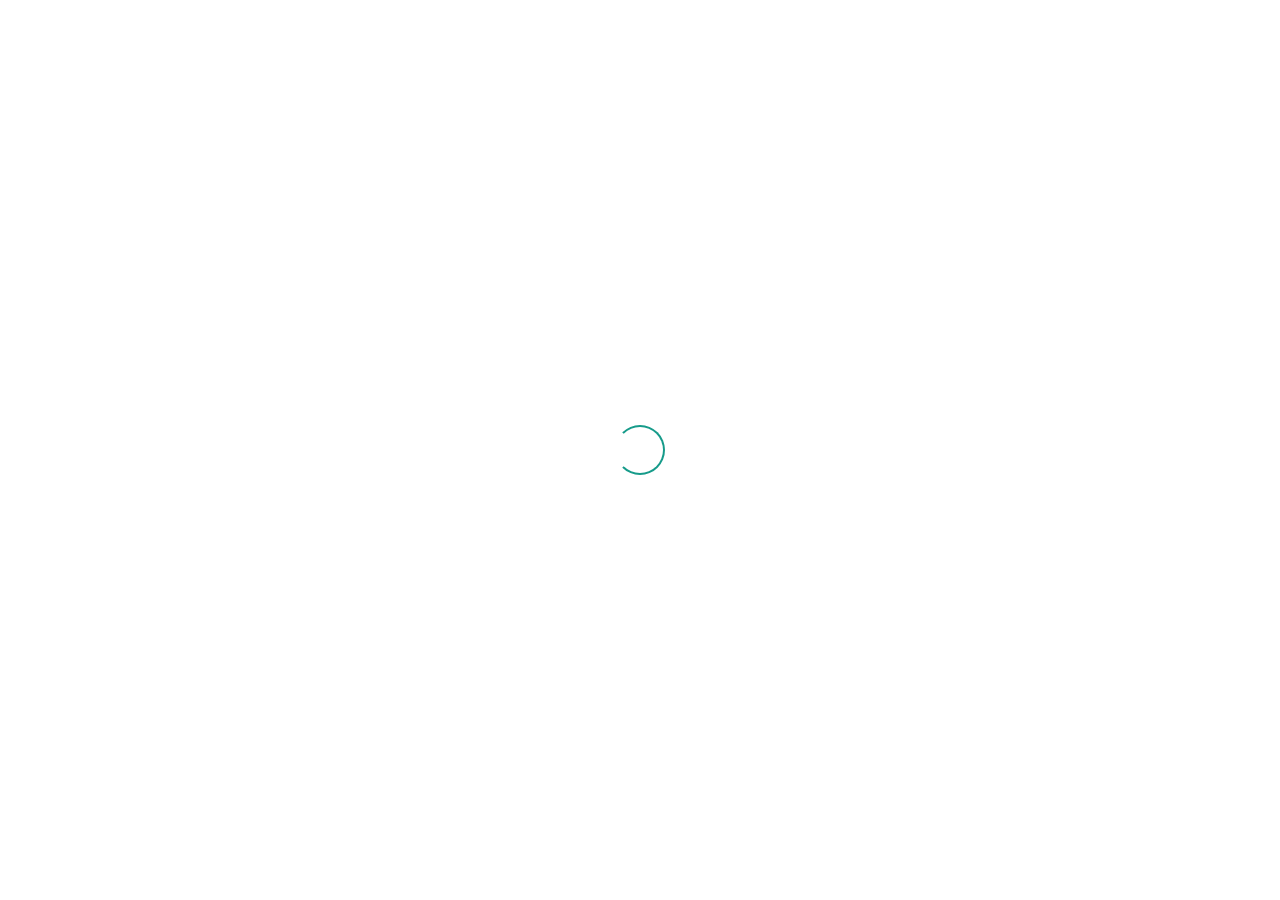
==== commit dd1ed038: "Floor Map category Updated" ====
--- a/index.html
+++ b/index.html
@@ -10,6 +10,9 @@
 </head>
 
 <body>
+    <div class="loader">
+        <div class="spinner"></div>
+    </div>
     <div class="wrapper">
         <div id="floor">
             <div class="sections">
@@ -17,52 +20,52 @@
                     <svg xmlns="http://www.w3.org/2000/svg" width="205" height="4899" viewBox="0 0 205 4899">
                         <g id="a_block" data-name="a block" transform="translate(-738.042 -881)">
                             <g id="a_block-2" data-name="a block">
-                                <rect id="a18" data-name="Rectangle 23" width="180" height="212.87"
+                                <rect id="a1" data-name="Rectangle 30" width="180" height="212.87"
+                                    transform="translate(758 5564.13)" fill="#9cf" />
+                                <rect id="a2" data-name="Rectangle 29" width="180" height="212.87"
+                                    transform="translate(758 5351.261)" fill="#9cf" />
+                                <rect id="a3" data-name="Rectangle 33" width="180" height="212.87"
+                                    transform="translate(758 5138.391)" fill="#9cf" />
+                                <rect id="a4" data-name="Rectangle 32" width="180" height="212.87"
+                                    transform="translate(758 4925.521)" fill="#9cf" />
+                                <rect id="a5" data-name="Rectangle 31" width="180" height="212.869"
+                                    transform="translate(758 4712.652)" fill="#9cf" />
+                                <rect id="a6" data-name="Rectangle 23" width="180" height="212.87"
                                     transform="translate(758 4499.783)" fill="#9cf" />
-                                <rect id="a17" data-name="Rectangle 24" width="180" height="212.87"
+                                <rect id="a7" data-name="Rectangle 24" width="180" height="212.87"
                                     transform="translate(758 4286.913)" fill="#9cf" />
-                                <rect id="a15" data-name="Rectangle 25" width="180" height="212.87"
+                                <rect id="a8" data-name="Rectangle 34" width="180" height="212.87"
+                                    transform="translate(758 4074.043)" fill="#9cf" />
+                                <rect id="a9" data-name="Rectangle 25" width="180" height="212.87"
                                     transform="translate(758 3861.174)" fill="#9cf" />
-                                <rect id="a14" data-name="Rectangle 26" width="180" height="212.87"
+                                <rect id="a10" data-name="Rectangle 26" width="180" height="212.87"
                                     transform="translate(758 3648.304)" fill="#9cf" />
+                                <rect id="a11" data-name="Rectangle 28" width="180" height="212.869"
+                                    transform="translate(758 3435.435)" fill="#9cf" />
                                 <rect id="a12" data-name="Rectangle 27" width="180" height="212.87"
                                     transform="translate(758 3222.565)" fill="#9cf" />
-                                <rect id="a13" data-name="Rectangle 28" width="180" height="212.869"
-                                    transform="translate(758 3435.435)" fill="#9cf" />
-                                <rect id="a22" data-name="Rectangle 29" width="180" height="212.87"
-                                    transform="translate(758 5351.261)" fill="#9cf" />
-                                <rect id="a23" data-name="Rectangle 30" width="180" height="212.87"
-                                    transform="translate(758 5564.13)" fill="#9cf" />
-                                <rect id="a19" data-name="Rectangle 31" width="180" height="212.869"
-                                    transform="translate(758 4712.652)" fill="#9cf" />
-                                <rect id="a20" data-name="Rectangle 32" width="180" height="212.87"
-                                    transform="translate(758 4925.521)" fill="#9cf" />
-                                <rect id="a21" data-name="Rectangle 33" width="180" height="212.87"
-                                    transform="translate(758 5138.391)" fill="#9cf" />
-                                <rect id="a16" data-name="Rectangle 34" width="180" height="212.87"
-                                    transform="translate(758 4074.043)" fill="#9cf" />
-                                <rect id="a11" data-name="Rectangle 35" width="180" height="212.87"
+                                <rect id="a13" data-name="Rectangle 35" width="180" height="212.87"
                                     transform="translate(758 3009.696)" fill="#9cf" />
-                                <rect id="a3" data-name="Rectangle 36" width="180" height="212.87"
+                                <rect id="a15" data-name="Rectangle 43" width="180" height="212.87"
+                                    transform="translate(758 2583.957)" fill="#9cf" />
+                                <rect id="a14" data-name="Rectangle 42" width="180" height="212.869"
+                                    transform="translate(758 2796.826)" fill="#9cf" />
+                                <rect id="a16" data-name="Rectangle 46" width="180" height="212.87"
+                                    transform="translate(758 2371.087)" fill="#9cf" />
+                                <rect id="a17" data-name="Rectangle 44" width="180" height="212.87"
+                                    transform="translate(758 2158.217)" fill="#9cf" />
+                                <rect id="a18" data-name="Rectangle 45" width="180" height="212.869"
+                                    transform="translate(758 1945.348)" fill="#9cf" />
+                                <rect id="a19" data-name="Rectangle 38" width="180" height="212.87"
+                                    transform="translate(758 1732.478)" fill="#9cf" />
+                                <rect id="a20" data-name="Rectangle 40" width="180" height="212.87"
+                                    transform="translate(758 1519.609)" fill="#9cf" />
+                                <rect id="a21" data-name="Rectangle 36" width="180" height="212.87"
                                     transform="translate(758 1306.739)" fill="#9cf" />
-                                <rect id="a1" data-name="Rectangle 37" width="180" height="212.87"
+                                <rect id="a23" data-name="Rectangle 37" width="180" height="212.87"
                                     transform="translate(758 881)" fill="#9cf" />
-                                <rect id="a5" data-name="Rectangle 38" width="180" height="212.87"
-                                    transform="translate(758 1732.478)" fill="#9cf" />
-                                <rect id="a4" data-name="Rectangle 40" width="180" height="212.87"
-                                    transform="translate(758 1519.609)" fill="#9cf" />
-                                <rect id="a2" data-name="Rectangle 41" width="180" height="212.87"
+                                <rect id="a22" data-name="Rectangle 41" width="180" height="212.87"
                                     transform="translate(758 1093.87)" fill="#9cf" />
-                                <rect id="a10" data-name="Rectangle 42" width="180" height="212.869"
-                                    transform="translate(758 2796.826)" fill="#9cf" />
-                                <rect id="a11" data-name="Rectangle 43" width="180" height="212.87"
-                                    transform="translate(758 2583.957)" fill="#9cf" />
-                                <rect id="a7" data-name="Rectangle 44" width="180" height="212.87"
-                                    transform="translate(758 2158.217)" fill="#9cf" />
-                                <rect id="a6" data-name="Rectangle 45" width="180" height="212.869"
-                                    transform="translate(758 1945.348)" fill="#9cf" />
-                                <rect id="a8" data-name="Rectangle 46" width="180" height="212.87"
-                                    transform="translate(758 2371.087)" fill="#9cf" />
                             </g>
                             <g id="ablockline">
                                 <line id="Line_21" data-name="Line 21" x2="205" transform="translate(738.042 1093.87)"
@@ -112,32 +115,31 @@
                                 <line id="Line_43" data-name="Line 43" x2="205" transform="translate(738.042 5777)"
                                     fill="none" stroke="#fff" stroke-miterlimit="10" stroke-width="6" />
                             </g>
-                            <text id="_1_2_3_4_5_6_7_8_9_10_11_12_13_14_15_16_17_18_19_20_21_22_23"
-                                transform="translate(848.809 1019.468)" font-size="80" font-family="Arial-BoldMT, Arial"
-                                font-weight="700">
-                                <tspan x="-22.246" y="0" id="_a1">1</tspan>
-                                <tspan x="-22.246" y="213" id="_a2">2</tspan>
-                                <tspan x="-22.246" y="426" id="_a3">3</tspan>
-                                <tspan x="-22.246" y="639" id="_a4">4</tspan>
-                                <tspan x="-22.246" y="852" id="_a5">5</tspan>
-                                <tspan x="-22.246" y="1065" id="_a6">6</tspan>
-                                <tspan x="-22.246" y="1278" id="_a7">7</tspan>
-                                <tspan x="-22.246" y="1491" id="_a8">8</tspan>
-                                <tspan x="-22.246" y="1704" id="_a9">9</tspan>
-                                <tspan x="-44.492" y="1917" id="_a10">10</tspan>
-                                <tspan x="-42.285" y="2130" id="_a11">11</tspan>
+                            <text id="" transform="translate(848.809 1019.468)" font-size="80"
+                                font-family="Arial-BoldMT, Arial" font-weight="700">
+                                <tspan x="-44.492" y="0" id="_a23">23</tspan>
+                                <tspan x="-44.492" y="213" id="_a22">22</tspan>
+                                <tspan x="-44.492" y="426" id="_a21">21</tspan>
+                                <tspan x="-44.492" y="639" id="_a20">20</tspan>
+                                <tspan x="-44.492" y="852" id="_a19">19</tspan>
+                                <tspan x="-44.492" y="1065" id="_a18">18</tspan>
+                                <tspan x="-44.492" y="1278" id="_a17">17</tspan>
+                                <tspan x="-44.492" y="1491" id="_a16">16</tspan>
+                                <tspan x="-44.492" y="1704" id="_a15">15</tspan>
+                                <tspan x="-44.492" y="1917" id="_a14">14</tspan>
+                                <tspan x="-42.285" y="2130" id="_a13">13</tspan>
                                 <tspan x="-44.492" y="2343" id="_a12">12</tspan>
-                                <tspan x="-44.492" y="2556" id="_a13">13</tspan>
-                                <tspan x="-44.492" y="2769" id="_a14">14</tspan>
-                                <tspan x="-44.492" y="2982" id="_a15">15</tspan>
-                                <tspan x="-44.492" y="3195" id="_a16">16</tspan>
-                                <tspan x="-44.492" y="3408" id="_a17">17</tspan>
-                                <tspan x="-44.492" y="3621" id="_a18">18</tspan>
-                                <tspan x="-44.492" y="3834" id="_a19">19</tspan>
-                                <tspan x="-44.492" y="4047" id="_a20">20</tspan>
-                                <tspan x="-44.492" y="4260" id="_a21">21</tspan>
-                                <tspan x="-44.492" y="4473" id="_a22">22</tspan>
-                                <tspan x="-44.492" y="4686" id="_a23">23</tspan>
+                                <tspan x="-44.492" y="2556" id="_a11">11</tspan>
+                                <tspan x="-44.492" y="2769" id="_a10">10</tspan>
+                                <tspan x="-22.246" y="2982" id="_a9">9</tspan>
+                                <tspan x="-22.246" y="3195" id="_a8">8</tspan>
+                                <tspan x="-22.246" y="3408" id="_a7">7</tspan>
+                                <tspan x="-22.246" y="3621" id="_a6">6</tspan>
+                                <tspan x="-22.246" y="3834" id="_a5">5</tspan>
+                                <tspan x="-22.246" y="4047" id="_a4">4</tspan>
+                                <tspan x="-22.246" y="4260" id="_a3">3</tspan>
+                                <tspan x="-22.246" y="4473" id="_a2">2</tspan>
+                                <tspan x="-22.246" y="4686" id="_a1">1</tspan>
                             </text>
                         </g>
                     </svg>
@@ -149,259 +151,258 @@
                             viewBox="0 0 2304.552 2010.4">
                             <g id="Group_27" data-name="Group 27" transform="translate(-1591.448 -1458.133)">
                                 <g id="b_block" data-name="b block">
-                                    <rect id="b4" data-name="Rectangle 54" width="209.683" height="194.4"
+                                    <rect id="b8" data-name="Rectangle 54" width="209.683" height="194.4"
                                         transform="translate(1592.8 1459.133)" fill="#000" stroke="#fcfcfc"
                                         stroke-miterlimit="10" stroke-width="2" />
-                                    <rect id="b5" data-name="Rectangle 55" width="209.683" height="194.4"
+                                    <rect id="b9" data-name="Rectangle 55" width="209.683" height="194.4"
                                         transform="translate(1802.052 1459.133)" fill="none" stroke="#fcfcfc"
                                         stroke-miterlimit="10" stroke-width="2" />
-                                    <rect id="b6" data-name="Rectangle 56" width="209.683" height="194.4"
+                                    <rect id="b10" data-name="Rectangle 56" width="209.683" height="194.4"
                                         transform="translate(2011.303 1459.133)" fill="none" stroke="#fcfcfc"
                                         stroke-miterlimit="10" stroke-width="2" />
-                                    <rect id="b7" data-name="Rectangle 57" width="209.683" height="194.4"
+                                    <rect id="b11" data-name="Rectangle 57" width="209.683" height="194.4"
                                         transform="translate(2220.555 1459.133)" fill="none" stroke="#fcfcfc"
                                         stroke-miterlimit="10" stroke-width="2" />
-                                    <rect id="b8" data-name="Rectangle 58" width="209.683" height="194.4"
+                                    <rect id="b12" data-name="Rectangle 58" width="209.683" height="194.4"
                                         transform="translate(2429.807 1459.133)" fill="none" stroke="#fcfcfc"
                                         stroke-miterlimit="10" stroke-width="2" />
-                                    <rect id="b9" data-name="Rectangle 59" width="209.683" height="194.4"
+                                    <rect id="b13" data-name="Rectangle 59" width="209.683" height="194.4"
                                         transform="translate(2639.058 1459.133)" fill="none" stroke="#fcfcfc"
                                         stroke-miterlimit="10" stroke-width="2" />
-                                    <rect id="b10" data-name="Rectangle 60" width="209.683" height="194.4"
+                                    <rect id="b14" data-name="Rectangle 60" width="209.683" height="194.4"
                                         transform="translate(2848.31 1459.133)" fill="none" stroke="#fcfcfc"
                                         stroke-miterlimit="10" stroke-width="2" />
-                                    <rect id="b11" data-name="Rectangle 61" width="209.683" height="194.4"
+                                    <rect id="b15" data-name="Rectangle 61" width="209.683" height="194.4"
                                         transform="translate(3057.562 1459.133)" fill="none" stroke="#fcfcfc"
                                         stroke-miterlimit="10" stroke-width="2" />
-                                    <rect id="b12" data-name="Rectangle 62" width="209.683" height="194.4"
+                                    <rect id="b16" data-name="Rectangle 62" width="209.683" height="194.4"
                                         transform="translate(3266.813 1459.133)" fill="none" stroke="#fcfcfc"
                                         stroke-miterlimit="10" stroke-width="2" />
-                                    <rect id="b13" data-name="Rectangle 63" width="209.683" height="194.4"
+                                    <rect id="b17" data-name="Rectangle 63" width="209.683" height="194.4"
                                         transform="translate(3476.065 1459.133)" fill="none" stroke="#fcfcfc"
                                         stroke-miterlimit="10" stroke-width="2" />
-                                    <rect id="b14" data-name="Rectangle 64" width="209.683" height="194.4"
+                                    <rect id="b18" data-name="Rectangle 64" width="209.683" height="194.4"
                                         transform="translate(3685.317 1459.133)" fill="none" stroke="#fcfcfc"
                                         stroke-miterlimit="10" stroke-width="2" />
-                                    <rect id="b32" data-name="Rectangle 65" width="209.683" height="194.4"
+                                    <rect id="b1" data-name="Rectangle 65" width="209.683" height="194.4"
                                         transform="translate(1592.8 3273.133)" fill="none" stroke="#fcfcfc"
                                         stroke-miterlimit="10" stroke-width="2" />
-                                    <rect id="b31" data-name="Rectangle 66" width="209.683" height="194.4"
+                                    <rect id="b35" data-name="Rectangle 66" width="209.683" height="194.4"
                                         transform="translate(1802.052 3273.133)" fill="none" stroke="#fcfcfc"
                                         stroke-miterlimit="10" stroke-width="2" />
-                                    <rect id="b30" data-name="Rectangle 67" width="209.683" height="194.4"
+                                    <rect id="b34" data-name="Rectangle 67" width="209.683" height="194.4"
                                         transform="translate(2011.303 3273.133)" fill="none" stroke="#fcfcfc"
                                         stroke-miterlimit="10" stroke-width="2" />
-                                    <rect id="b29" data-name="Rectangle 68" width="209.683" height="194.4"
+                                    <rect id="b33" data-name="Rectangle 68" width="209.683" height="194.4"
                                         transform="translate(2220.555 3273.133)" fill="none" stroke="#fcfcfc"
                                         stroke-miterlimit="10" stroke-width="2" />
-                                    <rect id="b28" data-name="Rectangle 69" width="209.683" height="194.4"
+                                    <rect id="b32" data-name="Rectangle 69" width="209.683" height="194.4"
                                         transform="translate(2429.807 3273.133)" fill="none" stroke="#fcfcfc"
                                         stroke-miterlimit="10" stroke-width="2" />
-                                    <rect id="b27" data-name="Rectangle 70" width="209.683" height="194.4"
+                                    <rect id="b31" data-name="Rectangle 70" width="209.683" height="194.4"
                                         transform="translate(2639.058 3273.133)" fill="none" stroke="#fcfcfc"
                                         stroke-miterlimit="10" stroke-width="2" />
-                                    <rect id="b26" data-name="Rectangle 71" width="209.683" height="194.4"
+                                    <rect id="b30" data-name="Rectangle 71" width="209.683" height="194.4"
                                         transform="translate(2848.31 3273.133)" fill="none" stroke="#fcfcfc"
                                         stroke-miterlimit="10" stroke-width="2" />
-                                    <rect id="b25" data-name="Rectangle 72" width="209.683" height="194.4"
+                                    <rect id="b29" data-name="Rectangle 72" width="209.683" height="194.4"
                                         transform="translate(3057.562 3273.133)" fill="none" stroke="#fcfcfc"
                                         stroke-miterlimit="10" stroke-width="2" />
-                                    <rect id="b24" data-name="Rectangle 73" width="209.683" height="194.4"
+                                    <rect id="b28" data-name="Rectangle 73" width="209.683" height="194.4"
                                         transform="translate(3266.813 3273.133)" fill="none" stroke="#fcfcfc"
                                         stroke-miterlimit="10" stroke-width="2" />
-                                    <rect id="b23" data-name="Rectangle 74" width="209.683" height="194.4"
+                                    <rect id="b27" data-name="Rectangle 74" width="209.683" height="194.4"
                                         transform="translate(3476.065 3273.133)" fill="none" stroke="#fcfcfc"
                                         stroke-miterlimit="10" stroke-width="2" />
-                                    <rect id="b22" data-name="Rectangle 75" width="209.683" height="194.4"
+                                    <rect id="b26" data-name="Rectangle 75" width="209.683" height="194.4"
                                         transform="translate(3685.317 3273.133)" fill="none" stroke="#fcfcfc"
                                         stroke-miterlimit="10" stroke-width="2" />
                                     <g id="Group_15" data-name="Group 15">
-                                        <rect id="b21" data-name="Rectangle 76" width="365.005" height="194.4"
+                                        <rect id="b25" data-name="Rectangle 76" width="365.005" height="194.4"
                                             transform="translate(3693.448 3273) rotate(-90)" fill="none"
                                             stroke="#fcfcfc" stroke-miterlimit="10" stroke-width="2" />
-                                        <rect id="b20" data-name="Rectangle 77" width="209.683" height="194.4"
+                                        <rect id="b24" data-name="Rectangle 77" width="209.683" height="194.4"
                                             transform="translate(3693.448 2908.427) rotate(-90)" fill="none"
                                             stroke="#fcfcfc" stroke-miterlimit="10" stroke-width="2" />
-                                        <rect id="b19" data-name="Rectangle 78" width="209.683" height="194.4"
+                                        <rect id="b23" data-name="Rectangle 78" width="209.683" height="194.4"
                                             transform="translate(3693.448 2699.175) rotate(-90)" fill="none"
                                             stroke="#fcfcfc" stroke-miterlimit="10" stroke-width="2" />
-                                        <rect id="b18" data-name="Rectangle 79" width="209.683" height="194.4"
+                                        <rect id="b22" data-name="Rectangle 79" width="209.683" height="194.4"
                                             transform="translate(3693.448 2489.923) rotate(-90)" fill="none"
                                             stroke="#fcfcfc" stroke-miterlimit="10" stroke-width="2" />
-                                        <rect id="b17" data-name="Rectangle 80" width="209.683" height="194.4"
+                                        <rect id="b21" data-name="Rectangle 80" width="209.683" height="194.4"
                                             transform="translate(3693.448 2280.672) rotate(-90)" fill="none"
                                             stroke="#fcfcfc" stroke-miterlimit="10" stroke-width="2" />
-                                        <rect id="b16" data-name="Rectangle 81" width="209.683" height="194.4"
+                                        <rect id="b20" data-name="Rectangle 81" width="209.683" height="194.4"
                                             transform="translate(3693.448 2071.42) rotate(-90)" fill="none"
                                             stroke="#fcfcfc" stroke-miterlimit="10" stroke-width="2" />
-                                        <rect id="b15" data-name="Rectangle 82" width="209.683" height="194.4"
+                                        <rect id="b19" data-name="Rectangle 82" width="209.683" height="194.4"
                                             transform="translate(3693.448 1862.168) rotate(-90)" fill="none"
                                             stroke="#fcfcfc" stroke-miterlimit="10" stroke-width="2" />
                                     </g>
                                     <g id="Group_16" data-name="Group 16">
-                                        <rect id="b33" data-name="Rectangle 83" width="335" height="194.4"
+                                        <rect id="b2" data-name="Rectangle 83" width="335" height="194.4"
                                             transform="translate(1592.448 3274) rotate(-90)" fill="none"
                                             stroke="#fcfcfc" stroke-miterlimit="10" stroke-width="2" />
-                                        <rect id="b34" data-name="Rectangle 84" width="209.683" height="194.4"
+                                        <rect id="b3" data-name="Rectangle 84" width="209.683" height="194.4"
                                             transform="translate(1592.448 2939.427) rotate(-90)" fill="none"
                                             stroke="#fcfcfc" stroke-miterlimit="10" stroke-width="2" />
-                                        <rect id="b35" data-name="Rectangle 85" width="209.683" height="194.4"
+                                        <rect id="b4" data-name="Rectangle 85" width="209.683" height="194.4"
                                             transform="translate(1592.448 2730.175) rotate(-90)" fill="none"
                                             stroke="#fcfcfc" stroke-miterlimit="10" stroke-width="2" />
-                                        <rect id="b1" data-name="Rectangle 86" width="301.012" height="194.4"
+                                        <rect id="b5" data-name="Rectangle 86" width="301.012" height="194.4"
                                             transform="translate(1592.448 2373) rotate(-90)" fill="none"
                                             stroke="#fcfcfc" stroke-miterlimit="10" stroke-width="2" />
-                                        <rect id="b2" data-name="Rectangle 87" width="209.683" height="194.4"
+                                        <rect id="b6" data-name="Rectangle 87" width="209.683" height="194.4"
                                             transform="translate(1592.448 2072.42) rotate(-90)" fill="none"
                                             stroke="#fcfcfc" stroke-miterlimit="10" stroke-width="2" />
-                                        <rect id="b3" data-name="Rectangle 88" width="209.683" height="194.4"
+                                        <rect id="b7" data-name="Rectangle 88" width="209.683" height="194.4"
                                             transform="translate(1592.448 1863.168) rotate(-90)" fill="none"
                                             stroke="#fcfcfc" stroke-miterlimit="10" stroke-width="2" />
                                     </g>
                                 </g>
                                 <g id="b_block_seat" data-name="b block seat">
-                                    <text id="_b1" data-name="1" transform="translate(1689.809 2246.468)" font-size="80"
-                                        font-family="Arial-BoldMT, Arial" font-weight="700">
-                                        <tspan x="-22.246" y="0">1</tspan>
-                                    </text>
-                                    <text id="_b2" data-name="2" transform="translate(1689.809 2001.468)" font-size="80"
-                                        font-family="Arial-BoldMT, Arial" font-weight="700">
-                                        <tspan x="-22.246" y="0">2</tspan>
-                                    </text>
-                                    <text id="_b3" data-name="3" transform="translate(1689.809 1793.468)" font-size="80"
-                                        font-family="Arial-BoldMT, Arial" font-weight="700">
-                                        <tspan x="-22.246" y="0">3</tspan>
-                                    </text>
-                                    <text id="_b4" data-name="4" transform="translate(1697.809 1579.105)" font-size="80"
-                                        font-family="Arial-BoldMT, Arial" font-weight="700">
-                                        <tspan x="-22.246" y="0">4</tspan>
-                                    </text>
-                                    <text id="_b5" data-name="5" transform="translate(1906.809 1579.105)" font-size="80"
+                                    <text id="_b5" data-name="1" transform="translate(1689.809 2246.468)" font-size="80"
                                         font-family="Arial-BoldMT, Arial" font-weight="700">
                                         <tspan x="-22.246" y="0">5</tspan>
                                     </text>
-                                    <text id="_b6" data-name="6" transform="translate(2126.809 1579.105)" font-size="80"
+                                    <text id="_b6" data-name="2" transform="translate(1689.809 2001.468)" font-size="80"
                                         font-family="Arial-BoldMT, Arial" font-weight="700">
                                         <tspan x="-22.246" y="0">6</tspan>
                                     </text>
-                                    <text id="_b7" data-name="7" transform="translate(2325.809 1579.105)" font-size="80"
+                                    <text id="_b7" data-name="3" transform="translate(1689.809 1793.468)" font-size="80"
                                         font-family="Arial-BoldMT, Arial" font-weight="700">
                                         <tspan x="-22.246" y="0">7</tspan>
                                     </text>
-                                    <text id="_b8" data-name="8" transform="translate(2544.809 1579.105)" font-size="80"
+                                    <text id="_b8" data-name="4" transform="translate(1697.809 1579.105)" font-size="80"
                                         font-family="Arial-BoldMT, Arial" font-weight="700">
                                         <tspan x="-22.246" y="0">8</tspan>
                                     </text>
-                                    <text id="_b9" data-name="9" transform="translate(2742.809 1579.105)" font-size="80"
+                                    <text id="_b9" data-name="5" transform="translate(1906.809 1579.105)" font-size="80"
                                         font-family="Arial-BoldMT, Arial" font-weight="700">
                                         <tspan x="-22.246" y="0">9</tspan>
                                     </text>
-                                    <text id="_b10" data-name="10" transform="translate(2961.809 1579.105)"
-                                        font-size="80" font-family="Arial-BoldMT, Arial" font-weight="700">
-                                        <tspan x="-44.492" y="0">10</tspan>
-                                    </text>
-                                    <text id="_b11" data-name="11" transform="translate(3162.809 1579.105)"
-                                        font-size="80" font-family="Arial-BoldMT, Arial" font-weight="700">
-                                        <tspan x="-42.285" y="0">11</tspan>
-                                    </text>
-                                    <text id="_b12" data-name="12" transform="translate(3371.809 1579.105)"
-                                        font-size="80" font-family="Arial-BoldMT, Arial" font-weight="700">
-                                        <tspan x="-44.492" y="0">12</tspan>
-                                    </text>
-                                    <text id="_b13" data-name="13" transform="translate(3580.809 1579.105)"
-                                        font-size="80" font-family="Arial-BoldMT, Arial" font-weight="700">
-                                        <tspan x="-44.492" y="0">13</tspan>
-                                    </text>
-                                    <text id="_b14" data-name="14" transform="translate(3797.809 1579.105)"
+                                    <text id="_b10" data-name="6" transform="translate(2126.809 1579.105)"
+                                        font-size="80" font-family="Arial-BoldMT, Arial" font-weight="700">
+                                        <tspan x="-22.246" y="0">10</tspan>
+                                    </text>
+                                    <text id="_b11" data-name="7" transform="translate(2325.809 1579.105)"
+                                        font-size="80" font-family="Arial-BoldMT, Arial" font-weight="700">
+                                        <tspan x="-22.246" y="0">11</tspan>
+                                    </text>
+                                    <text id="_b12" data-name="8" transform="translate(2544.809 1579.105)"
+                                        font-size="80" font-family="Arial-BoldMT, Arial" font-weight="700">
+                                        <tspan x="-22.246" y="0">12</tspan>
+                                    </text>
+                                    <text id="_b13" data-name="9" transform="translate(2742.809 1579.105)"
+                                        font-size="80" font-family="Arial-BoldMT, Arial" font-weight="700">
+                                        <tspan x="-22.246" y="0">13</tspan>
+                                    </text>
+                                    <text id="_b14" data-name="10" transform="translate(2961.809 1579.105)"
                                         font-size="80" font-family="Arial-BoldMT, Arial" font-weight="700">
                                         <tspan x="-44.492" y="0">14</tspan>
                                     </text>
-                                    <text id="_b15" data-name="15" transform="translate(3797.809 1793.105)"
-                                        font-size="80" font-family="Arial-BoldMT, Arial" font-weight="700">
-                                        <tspan x="-44.492" y="0">15</tspan>
-                                    </text>
-                                    <text id="_b16" data-name="16" transform="translate(3797.809 1995.105)"
+                                    <text id="_b15" data-name="11" transform="translate(3162.809 1579.105)"
+                                        font-size="80" font-family="Arial-BoldMT, Arial" font-weight="700">
+                                        <tspan x="-42.285" y="0">15</tspan>
+                                    </text>
+                                    <text id="_b16" data-name="12" transform="translate(3371.809 1579.105)"
                                         font-size="80" font-family="Arial-BoldMT, Arial" font-weight="700">
                                         <tspan x="-44.492" y="0">16</tspan>
                                     </text>
-                                    <text id="_b17" data-name="17" transform="translate(3797.809 2203.104)"
+                                    <text id="_b17" data-name="13" transform="translate(3580.809 1579.105)"
                                         font-size="80" font-family="Arial-BoldMT, Arial" font-weight="700">
                                         <tspan x="-44.492" y="0">17</tspan>
                                     </text>
-                                    <text id="_b18" data-name="18" transform="translate(3797.809 2417.104)"
+                                    <text id="_b18" data-name="14" transform="translate(3797.809 1579.105)"
                                         font-size="80" font-family="Arial-BoldMT, Arial" font-weight="700">
                                         <tspan x="-44.492" y="0">18</tspan>
                                     </text>
-                                    <text id="_b19" data-name="19" transform="translate(3797.809 2616.104)"
+                                    <text id="_b19" data-name="15" transform="translate(3797.809 1793.105)"
                                         font-size="80" font-family="Arial-BoldMT, Arial" font-weight="700">
                                         <tspan x="-44.492" y="0">19</tspan>
                                     </text>
-                                    <text id="_b20" data-name="20" transform="translate(3797.809 2826.104)"
+                                    <text id="_b20" data-name="16" transform="translate(3797.809 1995.105)"
                                         font-size="80" font-family="Arial-BoldMT, Arial" font-weight="700">
                                         <tspan x="-44.492" y="0">20</tspan>
                                     </text>
-                                    <text id="_b21" data-name="21" transform="translate(3797.809 3112.104)"
+                                    <text id="_b21" data-name="17" transform="translate(3797.809 2203.104)"
                                         font-size="80" font-family="Arial-BoldMT, Arial" font-weight="700">
                                         <tspan x="-44.492" y="0">21</tspan>
                                     </text>
-                                    <text id="_b22" data-name="22" transform="translate(3797.809 3408.104)"
+                                    <text id="_b22" data-name="18" transform="translate(3797.809 2417.104)"
                                         font-size="80" font-family="Arial-BoldMT, Arial" font-weight="700">
                                         <tspan x="-44.492" y="0">22</tspan>
                                     </text>
-                                    <text id="_b23" data-name="23" transform="translate(3580.809 3408.104)"
+                                    <text id="_b23" data-name="19" transform="translate(3797.809 2616.104)"
                                         font-size="80" font-family="Arial-BoldMT, Arial" font-weight="700">
                                         <tspan x="-44.492" y="0">23</tspan>
                                     </text>
-                                    <text id="_b24" data-name="24" transform="translate(3371.809 3408.104)"
+                                    <text id="_b24" data-name="20" transform="translate(3797.809 2826.104)"
                                         font-size="80" font-family="Arial-BoldMT, Arial" font-weight="700">
                                         <tspan x="-44.492" y="0">24</tspan>
                                     </text>
-                                    <text id="_b25" data-name="25" transform="translate(3152.809 3408.104)"
+                                    <text id="_b25" data-name="21" transform="translate(3797.809 3112.104)"
                                         font-size="80" font-family="Arial-BoldMT, Arial" font-weight="700">
                                         <tspan x="-44.492" y="0">25</tspan>
                                     </text>
-                                    <text id="_b26" data-name="26" transform="translate(2961.809 3408.104)"
+                                    <text id="_b26" data-name="22" transform="translate(3797.809 3408.104)"
                                         font-size="80" font-family="Arial-BoldMT, Arial" font-weight="700">
                                         <tspan x="-44.492" y="0">26</tspan>
                                     </text>
-                                    <text id="_b27" data-name="27" transform="translate(2751.809 3408.104)"
+                                    <text id="_b27" data-name="23" transform="translate(3580.809 3408.104)"
                                         font-size="80" font-family="Arial-BoldMT, Arial" font-weight="700">
                                         <tspan x="-44.492" y="0">27</tspan>
                                     </text>
-                                    <text id="_b28" data-name="28" transform="translate(2544.809 3408.104)"
+                                    <text id="_b28" data-name="24" transform="translate(3371.809 3408.104)"
                                         font-size="80" font-family="Arial-BoldMT, Arial" font-weight="700">
                                         <tspan x="-44.492" y="0">28</tspan>
                                     </text>
-                                    <text id="_b29" data-name="29" transform="translate(2325.809 3408.104)"
+                                    <text id="_b29" data-name="25" transform="translate(3152.809 3408.104)"
                                         font-size="80" font-family="Arial-BoldMT, Arial" font-weight="700">
                                         <tspan x="-44.492" y="0">29</tspan>
                                     </text>
-                                    <text id="_b30" data-name="30" transform="translate(2115.809 3408.104)"
+                                    <text id="_b30" data-name="26" transform="translate(2961.809 3408.104)"
                                         font-size="80" font-family="Arial-BoldMT, Arial" font-weight="700">
                                         <tspan x="-44.492" y="0">30</tspan>
                                     </text>
-                                    <text id="_b31" data-name="31" transform="translate(1906.809 3408.104)"
+                                    <text id="_b31" data-name="27" transform="translate(2751.809 3408.104)"
                                         font-size="80" font-family="Arial-BoldMT, Arial" font-weight="700">
                                         <tspan x="-44.492" y="0">31</tspan>
                                     </text>
-                                    <text id="_b32" data-name="32" transform="translate(1705.809 3408.104)"
+                                    <text id="_b32" data-name="28" transform="translate(2544.809 3408.104)"
                                         font-size="80" font-family="Arial-BoldMT, Arial" font-weight="700">
                                         <tspan x="-44.492" y="0">32</tspan>
                                     </text>
-                                    <text id="_b33" data-name="33" transform="translate(1697.809 3138.104)"
+                                    <text id="_b33" data-name="29" transform="translate(2325.809 3408.104)"
                                         font-size="80" font-family="Arial-BoldMT, Arial" font-weight="700">
                                         <tspan x="-44.492" y="0">33</tspan>
                                     </text>
-                                    <text id="_b34" data-name="34" transform="translate(1689.809 2855.104)"
+                                    <text id="_b34" data-name="30" transform="translate(2115.809 3408.104)"
                                         font-size="80" font-family="Arial-BoldMT, Arial" font-weight="700">
                                         <tspan x="-44.492" y="0">34</tspan>
                                     </text>
-                                    <text id="_b35" data-name="35" transform="translate(1689.809 2657.104)"
+                                    <text id="_b35" data-name="31" transform="translate(1906.809 3408.104)"
                                         font-size="80" font-family="Arial-BoldMT, Arial" font-weight="700">
                                         <tspan x="-44.492" y="0">35</tspan>
                                     </text>
+                                    <text id="_b1" data-name="32" transform="translate(1705.809 3408.104)"
+                                        font-size="80" font-family="Arial-BoldMT, Arial" font-weight="700">
+                                        <tspan x="-44.492" y="0">1</tspan>
+                                    </text>
+                                    <text id="_b2" data-name="33" transform="translate(1697.809 3138.104)"
+                                        font-size="80" font-family="Arial-BoldMT, Arial" font-weight="700">
+                                        <tspan x="-44.492" y="0">2</tspan>
+                                    </text>
+                                    <text id="_b3" data-name="34" transform="translate(1689.809 2855.104)"
+                                        font-size="80" font-family="Arial-BoldMT, Arial" font-weight="700">
+                                        <tspan x="-44.492" y="0">3</tspan>
+                                    </text>
+                                    <text id="_b4" data-name="35" transform="translate(1689.809 2657.104)"
+                                        font-size="80" font-family="Arial-BoldMT, Arial" font-weight="700">
+                                        <tspan x="-44.492" y="0">4</tspan>
+                                    </text>
                                 </g>
-
                             </g>
                         </svg>
                         <h4>B</h4>
@@ -411,118 +412,112 @@
                             viewBox="0 0 2304.552 2010.4">
                             <g id="Group_26" data-name="Group 26" transform="translate(-1591.448 -4309.133)">
                                 <g id="block_c" data-name="block c">
-                                    <rect id="c4" data-name="Rectangle 159" width="209.683" height="194.4"
+                                    <rect id="c8" data-name="Rectangle 159" width="209.683" height="194.4"
                                         transform="translate(1592.8 4310.133)" fill="none" stroke="#fcfcfc"
-                                        stroke-miterlimit="10" stroke-width="2" title="test">
-                                        <title>Seat 4 - Block C</title>
-                                    </rect>
-                                    <rect id="c5" data-name="Rectangle 160" width="209.683" height="194.4"
+                                        stroke-miterlimit="10" stroke-width="2" />
+                                    <rect id="c9" data-name="Rectangle 160" width="209.683" height="194.4"
                                         transform="translate(1802.052 4310.133)" fill="none" stroke="#fcfcfc"
-                                        stroke-miterlimit="10" stroke-width="2">
-                                        <title>Seat 5 - Block C</title>
-                                    </rect>
-                                    <rect id="c6" data-name="Rectangle 161" width="209.683" height="194.4"
+                                        stroke-miterlimit="10" stroke-width="2" />
+                                    <rect id="c10" data-name="Rectangle 161" width="209.683" height="194.4"
                                         transform="translate(2011.303 4310.133)" fill="none" stroke="#fcfcfc"
-                                        stroke-miterlimit="10" stroke-width="2">
-                                        <title>Seat 6 - Block C</title>
-                                    </rect>
-                                    <rect id="c7" data-name="Rectangle 162" width="209.683" height="194.4"
+                                        stroke-miterlimit="10" stroke-width="2" />
+                                    <rect id="c11" data-name="Rectangle 162" width="209.683" height="194.4"
                                         transform="translate(2220.555 4310.133)" fill="none" stroke="#fcfcfc"
                                         stroke-miterlimit="10" stroke-width="2" />
-                                    <rect id="c8" data-name="Rectangle 163" width="209.683" height="194.4"
+                                    <rect id="c12" data-name="Rectangle 163" width="209.683" height="194.4"
                                         transform="translate(2429.807 4310.133)" fill="none" stroke="#fcfcfc"
                                         stroke-miterlimit="10" stroke-width="2" />
-                                    <rect id="c9" data-name="Rectangle 164" width="209.683" height="194.4"
+                                    <rect id="c13" data-name="Rectangle 164" width="209.683" height="194.4"
                                         transform="translate(2639.058 4310.133)" fill="none" stroke="#fcfcfc"
                                         stroke-miterlimit="10" stroke-width="2" />
-                                    <rect id="c10" data-name="Rectangle 165" width="209.683" height="194.4"
+                                    <rect id="c14" data-name="Rectangle 165" width="209.683" height="194.4"
                                         transform="translate(2848.31 4310.133)" fill="none" stroke="#fcfcfc"
                                         stroke-miterlimit="10" stroke-width="2" />
-                                    <rect id="c11" data-name="Rectangle 166" width="209.683" height="194.4"
+                                    <rect id="c15" data-name="Rectangle 166" width="209.683" height="194.4"
                                         transform="translate(3057.562 4310.133)" fill="none" stroke="#fcfcfc"
                                         stroke-miterlimit="10" stroke-width="2" />
-                                    <rect id="c12" data-name="Rectangle 167" width="209.683" height="194.4"
+                                    <rect id="c16" data-name="Rectangle 167" width="209.683" height="194.4"
                                         transform="translate(3266.813 4310.133)" fill="none" stroke="#fcfcfc"
                                         stroke-miterlimit="10" stroke-width="2" />
-                                    <rect id="c13" data-name="Rectangle 168" width="209.683" height="194.4"
+                                    <rect id="c17" data-name="Rectangle 168" width="209.683" height="194.4"
                                         transform="translate(3476.065 4310.133)" fill="none" stroke="#fcfcfc"
                                         stroke-miterlimit="10" stroke-width="2" />
-                                    <rect id="c14" data-name="Rectangle 169" width="209.683" height="194.4"
+                                    <rect id="c18" data-name="Rectangle 169" width="209.683" height="194.4"
                                         transform="translate(3685.317 4310.133)" fill="none" stroke="#fcfcfc"
                                         stroke-miterlimit="10" stroke-width="2" />
-                                    <rect id="c32" data-name="Rectangle 170" width="209.683" height="194.4"
+                                    <rect id="c1" data-name="Rectangle 170" width="209.683" height="194.4"
                                         transform="translate(1592.8 6124.133)" fill="none" stroke="#fcfcfc"
                                         stroke-miterlimit="10" stroke-width="2" />
-                                    <rect id="c31" data-name="Rectangle 171" width="209.683" height="194.4"
+                                    <rect id="c35" data-name="Rectangle 171" width="209.683" height="194.4"
                                         transform="translate(1802.052 6124.133)" fill="none" stroke="#fcfcfc"
                                         stroke-miterlimit="10" stroke-width="2" />
-                                    <rect id="c30" data-name="Rectangle 172" width="209.683" height="194.4"
+                                    <rect id="c34" data-name="Rectangle 172" width="209.683" height="194.4"
                                         transform="translate(2011.303 6124.133)" fill="none" stroke="#fcfcfc"
                                         stroke-miterlimit="10" stroke-width="2" />
-                                    <rect id="c29" data-name="Rectangle 173" width="209.683" height="194.4"
+                                    <rect id="c33" data-name="Rectangle 173" width="209.683" height="194.4"
                                         transform="translate(2220.555 6124.133)" fill="none" stroke="#fcfcfc"
                                         stroke-miterlimit="10" stroke-width="2" />
-                                    <rect id="c28" data-name="Rectangle 174" width="209.683" height="194.4"
+                                    <rect id="c32" data-name="Rectangle 174" width="209.683" height="194.4"
                                         transform="translate(2429.807 6124.133)" fill="none" stroke="#fcfcfc"
                                         stroke-miterlimit="10" stroke-width="2" />
-                                    <rect id="c27" data-name="Rectangle 175" width="209.683" height="194.4"
+                                    <rect id="c31" data-name="Rectangle 175" width="209.683" height="194.4"
                                         transform="translate(2639.058 6124.133)" fill="none" stroke="#fcfcfc"
                                         stroke-miterlimit="10" stroke-width="2" />
-                                    <rect id="c26" data-name="Rectangle 176" width="209.683" height="194.4"
+                                    <rect id="c30" data-name="Rectangle 176" width="209.683" height="194.4"
                                         transform="translate(2848.31 6124.133)" fill="none" stroke="#fcfcfc"
                                         stroke-miterlimit="10" stroke-width="2" />
-                                    <rect id="c25" data-name="Rectangle 177" width="209.683" height="194.4"
+                                    <rect id="c29" data-name="Rectangle 177" width="209.683" height="194.4"
                                         transform="translate(3057.562 6124.133)" fill="none" stroke="#fcfcfc"
                                         stroke-miterlimit="10" stroke-width="2" />
-                                    <rect id="c24" data-name="Rectangle 178" width="209.683" height="194.4"
+                                    <rect id="c28" data-name="Rectangle 178" width="209.683" height="194.4"
                                         transform="translate(3266.813 6124.133)" fill="none" stroke="#fcfcfc"
                                         stroke-miterlimit="10" stroke-width="2" />
-                                    <rect id="c23" data-name="Rectangle 179" width="209.683" height="194.4"
+                                    <rect id="c27" data-name="Rectangle 179" width="209.683" height="194.4"
                                         transform="translate(3476.065 6124.133)" fill="none" stroke="#fcfcfc"
                                         stroke-miterlimit="10" stroke-width="2" />
-                                    <rect id="c22" data-name="Rectangle 180" width="209.683" height="194.4"
+                                    <rect id="c26" data-name="Rectangle 180" width="209.683" height="194.4"
                                         transform="translate(3685.317 6124.133)" fill="none" stroke="#fcfcfc"
                                         stroke-miterlimit="10" stroke-width="2" />
                                     <g id="Group_24" data-name="Group 24">
-                                        <rect id="c21" data-name="Rectangle 181" width="365.005" height="194.4"
+                                        <rect id="c25" data-name="Rectangle 181" width="365.005" height="194.4"
                                             transform="translate(3693.448 6124) rotate(-90)" fill="none"
                                             stroke="#fcfcfc" stroke-miterlimit="10" stroke-width="2" />
-                                        <rect id="c20" data-name="Rectangle 182" width="209.683" height="194.4"
+                                        <rect id="c24" data-name="Rectangle 182" width="209.683" height="194.4"
                                             transform="translate(3693.448 5759.427) rotate(-90)" fill="none"
                                             stroke="#fcfcfc" stroke-miterlimit="10" stroke-width="2" />
-                                        <rect id="c19" data-name="Rectangle 183" width="209.683" height="194.4"
+                                        <rect id="c23" data-name="Rectangle 183" width="209.683" height="194.4"
                                             transform="translate(3693.448 5550.175) rotate(-90)" fill="none"
                                             stroke="#fcfcfc" stroke-miterlimit="10" stroke-width="2" />
-                                        <rect id="c18" data-name="Rectangle 184" width="209.683" height="194.4"
+                                        <rect id="c22" data-name="Rectangle 184" width="209.683" height="194.4"
                                             transform="translate(3693.448 5340.923) rotate(-90)" fill="none"
                                             stroke="#fcfcfc" stroke-miterlimit="10" stroke-width="2" />
-                                        <rect id="c17" data-name="Rectangle 185" width="209.683" height="194.4"
+                                        <rect id="c21" data-name="Rectangle 185" width="209.683" height="194.4"
                                             transform="translate(3693.448 5131.672) rotate(-90)" fill="none"
                                             stroke="#fcfcfc" stroke-miterlimit="10" stroke-width="2" />
-                                        <rect id="c16" data-name="Rectangle 186" width="209.683" height="194.4"
+                                        <rect id="c20" data-name="Rectangle 186" width="209.683" height="194.4"
                                             transform="translate(3693.448 4922.42) rotate(-90)" fill="none"
                                             stroke="#fcfcfc" stroke-miterlimit="10" stroke-width="2" />
-                                        <rect id="c15" data-name="Rectangle 187" width="209.683" height="194.4"
+                                        <rect id="c19" data-name="Rectangle 187" width="209.683" height="194.4"
                                             transform="translate(3693.448 4713.168) rotate(-90)" fill="none"
                                             stroke="#fcfcfc" stroke-miterlimit="10" stroke-width="2" />
                                     </g>
                                     <g id="Group_25" data-name="Group 25">
-                                        <rect id="c33" data-name="Rectangle 188" width="335" height="194.4"
+                                        <rect id="c2" data-name="Rectangle 188" width="335" height="194.4"
                                             transform="translate(1592.448 6125) rotate(-90)" fill="none"
                                             stroke="#fcfcfc" stroke-miterlimit="10" stroke-width="2" />
-                                        <rect id="c34" data-name="Rectangle 189" width="209.683" height="194.4"
+                                        <rect id="c3" data-name="Rectangle 189" width="209.683" height="194.4"
                                             transform="translate(1592.448 5790.427) rotate(-90)" fill="none"
                                             stroke="#fcfcfc" stroke-miterlimit="10" stroke-width="2" />
-                                        <rect id="c35" data-name="Rectangle 190" width="209.683" height="194.4"
+                                        <rect id="c4" data-name="Rectangle 190" width="209.683" height="194.4"
                                             transform="translate(1592.448 5581.175) rotate(-90)" fill="none"
                                             stroke="#fcfcfc" stroke-miterlimit="10" stroke-width="2" />
-                                        <rect id="c1" data-name="Rectangle 191" width="301.012" height="194.4"
+                                        <rect id="c5" data-name="Rectangle 191" width="301.012" height="194.4"
                                             transform="translate(1592.449 5224) rotate(-90)" fill="none"
                                             stroke="#fcfcfc" stroke-miterlimit="10" stroke-width="2" />
-                                        <rect id="c2" data-name="Rectangle 192" width="209.683" height="194.4"
+                                        <rect id="c6" data-name="Rectangle 192" width="209.683" height="194.4"
                                             transform="translate(1592.448 4923.42) rotate(-90)" fill="none"
                                             stroke="#fcfcfc" stroke-miterlimit="10" stroke-width="2" />
-                                        <rect id="c3" data-name="Rectangle 193" width="209.683" height="194.4"
+                                        <rect id="c7" data-name="Rectangle 193" width="209.683" height="194.4"
                                             transform="translate(1592.448 4714.168) rotate(-90)" fill="none"
                                             stroke="#fcfcfc" stroke-miterlimit="10" stroke-width="2" />
                                     </g>
@@ -530,143 +525,143 @@
                                 <g id="c_block_seat" data-name="c block seat">
                                     <text data-name="1" transform="translate(1674.809 5097.468)" font-size="80"
                                         font-family="Arial-BoldMT, Arial" font-weight="700">
-                                        <tspan x="-22.246" y="0" title="test" id="_c1">1</tspan>
+                                        <tspan x="-22.246" y="0" title="test" id="_c5">5</tspan>
                                     </text>
                                     <text data-name="2" transform="translate(1674.809 4852.468)" font-size="80"
                                         font-family="Arial-BoldMT, Arial" font-weight="700">
-                                        <tspan x="-22.246" y="0" id="_c2">2</tspan>
+                                        <tspan x="-22.246" y="0" id="_c6">6</tspan>
                                     </text>
                                     <text data-name="3" transform="translate(1674.809 4644.468)" font-size="80"
                                         font-family="Arial-BoldMT, Arial" font-weight="700">
-                                        <tspan x="-22.246" y="0" id="_c3">3</tspan>
+                                        <tspan x="-22.246" y="0" id="_c7">7</tspan>
                                     </text>
                                     <text data-name="4" transform="translate(1682.809 4430.104)" font-size="80"
                                         font-family="Arial-BoldMT, Arial" font-weight="700">
-                                        <tspan x="-22.246" y="0" id="_c4">4</tspan>
+                                        <tspan x="-22.246" y="0" id="_c8">8</tspan>
                                     </text>
                                     <text data-name="5" transform="translate(1891.809 4430.104)" font-size="80"
                                         font-family="Arial-BoldMT, Arial" font-weight="700">
-                                        <tspan x="-22.246" y="0" id="_c5">5</tspan>
+                                        <tspan x="-22.246" y="0" id="_c9">9</tspan>
                                     </text>
                                     <text data-name="6" transform="translate(2111.809 4430.104)" font-size="80"
                                         font-family="Arial-BoldMT, Arial" font-weight="700">
-                                        <tspan x="-22.246" y="0" id="_c6">6</tspan>
+                                        <tspan x="-22.246" y="0" id="_c10">10</tspan>
                                     </text>
                                     <text data-name="7" transform="translate(2310.809 4430.104)" font-size="80"
                                         font-family="Arial-BoldMT, Arial" font-weight="700">
-                                        <tspan x="-22.246" y="0" id="_c7">7</tspan>
+                                        <tspan x="-22.246" y="0" id="_c11">11</tspan>
                                     </text>
                                     <text id="_8" data-name="8" transform="translate(2529.809 4430.104)" font-size="80"
                                         font-family="Arial-BoldMT, Arial" font-weight="700">
-                                        <tspan x="-22.246" y="0" id="_c8">8</tspan>
+                                        <tspan x="-22.246" y="0" id="_c12">12</tspan>
                                     </text>
                                     <text id="_9" data-name="9" transform="translate(2727.809 4430.104)" font-size="80"
                                         font-family="Arial-BoldMT, Arial" font-weight="700">
-                                        <tspan x="-22.246" y="0" id="_c9">9</tspan>
+                                        <tspan x="-22.246" y="0" id="_c13">13</tspan>
                                     </text>
                                     <text id="_10" data-name="10" transform="translate(2946.809 4430.104)"
                                         font-size="80" font-family="Arial-BoldMT, Arial" font-weight="700">
-                                        <tspan x="-44.492" y="0" id="_c10">10</tspan>
+                                        <tspan x="-44.492" y="0" id="_c14">14</tspan>
                                     </text>
                                     <text id="_11" data-name="11" transform="translate(3147.809 4430.104)"
                                         font-size="80" font-family="Arial-BoldMT, Arial" font-weight="700">
-                                        <tspan x="-42.285" y="0" id="_c11">11</tspan>
+                                        <tspan x="-42.285" y="0" id="_c15">15</tspan>
                                     </text>
                                     <text id="_12" data-name="12" transform="translate(3356.809 4430.104)"
                                         font-size="80" font-family="Arial-BoldMT, Arial" font-weight="700">
-                                        <tspan x="-44.492" y="0" id="_c12">12</tspan>
+                                        <tspan x="-44.492" y="0" id="_c16">16</tspan>
                                     </text>
                                     <text id="_13" data-name="13" transform="translate(3565.809 4430.104)"
                                         font-size="80" font-family="Arial-BoldMT, Arial" font-weight="700">
-                                        <tspan x="-44.492" y="0" id="_c13">13</tspan>
+                                        <tspan x="-44.492" y="0" id="_c17">17</tspan>
                                     </text>
                                     <text id="_14" data-name="14" transform="translate(3782.809 4430.104)"
                                         font-size="80" font-family="Arial-BoldMT, Arial" font-weight="700">
-                                        <tspan x="-44.492" y="0" id="_c14">14</tspan>
+                                        <tspan x="-44.492" y="0" id="_c18">18</tspan>
                                     </text>
                                     <text id="_15" data-name="15" transform="translate(3782.809 4644.104)"
                                         font-size="80" font-family="Arial-BoldMT, Arial" font-weight="700">
-                                        <tspan x="-44.492" y="0" id="_c15">15</tspan>
+                                        <tspan x="-44.492" y="0" id="_c19">19</tspan>
                                     </text>
                                     <text id="_16" data-name="16" transform="translate(3782.809 4846.104)"
                                         font-size="80" font-family="Arial-BoldMT, Arial" font-weight="700">
-                                        <tspan x="-44.492" y="0" id="_c16">16</tspan>
+                                        <tspan x="-44.492" y="0" id="_c20">20</tspan>
                                     </text>
                                     <text id="_17" data-name="17" transform="translate(3782.809 5054.104)"
                                         font-size="80" font-family="Arial-BoldMT, Arial" font-weight="700">
-                                        <tspan x="-44.492" y="0" id="_c17">17</tspan>
+                                        <tspan x="-44.492" y="0" id="_c21">21</tspan>
                                     </text>
                                     <text id="_18" data-name="18" transform="translate(3782.809 5268.104)"
                                         font-size="80" font-family="Arial-BoldMT, Arial" font-weight="700">
-                                        <tspan x="-44.492" y="0" id="_c18">18</tspan>
+                                        <tspan x="-44.492" y="0" id="_c22">22</tspan>
                                     </text>
                                     <text id="_19" data-name="19" transform="translate(3782.809 5467.104)"
                                         font-size="80" font-family="Arial-BoldMT, Arial" font-weight="700">
-                                        <tspan x="-44.492" y="0" id="_c19">19</tspan>
+                                        <tspan x="-44.492" y="0" id="_c23">23</tspan>
                                     </text>
                                     <text id="_20" data-name="20" transform="translate(3782.809 5677.104)"
                                         font-size="80" font-family="Arial-BoldMT, Arial" font-weight="700">
-                                        <tspan x="-44.492" y="0" id="_c20">20</tspan>
+                                        <tspan x="-44.492" y="0" id="_c24">24</tspan>
                                     </text>
                                     <text id="_21" data-name="21" transform="translate(3782.809 5963.104)"
                                         font-size="80" font-family="Arial-BoldMT, Arial" font-weight="700">
-                                        <tspan x="-44.492" y="0" id="_c21">21</tspan>
+                                        <tspan x="-44.492" y="0" id="_c25">25</tspan>
                                     </text>
                                     <text id="_22" data-name="22" transform="translate(3782.809 6259.104)"
                                         font-size="80" font-family="Arial-BoldMT, Arial" font-weight="700">
-                                        <tspan x="-44.492" y="0" id="_c22">22</tspan>
+                                        <tspan x="-44.492" y="0" id="_c26">26</tspan>
                                     </text>
                                     <text id="_23" data-name="23" transform="translate(3565.809 6259.104)"
                                         font-size="80" font-family="Arial-BoldMT, Arial" font-weight="700">
-                                        <tspan x="-44.492" y="0" id="_c23">23</tspan>
+                                        <tspan x="-44.492" y="0" id="_c27">27</tspan>
                                     </text>
                                     <text id="_24" data-name="24" transform="translate(3356.809 6259.104)"
                                         font-size="80" font-family="Arial-BoldMT, Arial" font-weight="700">
-                                        <tspan x="-44.492" y="0" id="_c24">24</tspan>
+                                        <tspan x="-44.492" y="0" id="_c28">28</tspan>
                                     </text>
                                     <text id="_25" data-name="25" transform="translate(3137.809 6259.104)"
                                         font-size="80" font-family="Arial-BoldMT, Arial" font-weight="700">
-                                        <tspan x="-44.492" y="0" id="_c25">25</tspan>
+                                        <tspan x="-44.492" y="0" id="_c29">29</tspan>
                                     </text>
                                     <text id="_26" data-name="26" transform="translate(2946.809 6259.104)"
                                         font-size="80" font-family="Arial-BoldMT, Arial" font-weight="700">
-                                        <tspan x="-44.492" y="0" id="_c26">26</tspan>
+                                        <tspan x="-44.492" y="0" id="_c30">30</tspan>
                                     </text>
                                     <text id="_27" data-name="27" transform="translate(2736.809 6259.104)"
                                         font-size="80" font-family="Arial-BoldMT, Arial" font-weight="700">
-                                        <tspan x="-44.492" y="0" id="_c27">27</tspan>
+                                        <tspan x="-44.492" y="0" id="_c31">31</tspan>
                                     </text>
                                     <text id="_28" data-name="28" transform="translate(2529.809 6259.104)"
                                         font-size="80" font-family="Arial-BoldMT, Arial" font-weight="700">
-                                        <tspan x="-44.492" y="0" id="_c28">28</tspan>
+                                        <tspan x="-44.492" y="0" id="_c32">32</tspan>
                                     </text>
                                     <text id="_29" data-name="29" transform="translate(2310.809 6259.104)"
                                         font-size="80" font-family="Arial-BoldMT, Arial" font-weight="700">
-                                        <tspan x="-44.492" y="0" id="_c29">29</tspan>
+                                        <tspan x="-44.492" y="0" id="_c33">33</tspan>
                                     </text>
                                     <text id="_30" data-name="30" transform="translate(2100.809 6259.104)"
                                         font-size="80" font-family="Arial-BoldMT, Arial" font-weight="700">
-                                        <tspan x="-44.492" y="0" id="_c30">30</tspan>
+                                        <tspan x="-44.492" y="0" id="_c34">34</tspan>
                                     </text>
                                     <text id="_31" data-name="31" transform="translate(1891.809 6259.104)"
                                         font-size="80" font-family="Arial-BoldMT, Arial" font-weight="700">
-                                        <tspan x="-44.492" y="0" id="_c31">31</tspan>
+                                        <tspan x="-44.492" y="0" id="_c35">35</tspan>
                                     </text>
                                     <text id="_32" data-name="32" transform="translate(1690.809 6259.104)"
                                         font-size="80" font-family="Arial-BoldMT, Arial" font-weight="700">
-                                        <tspan x="-44.492" y="0" id="_c32">32</tspan>
+                                        <tspan x="-44.492" y="0" id="_c1">1</tspan>
                                     </text>
                                     <text id="_33" data-name="33" transform="translate(1682.809 5989.104)"
                                         font-size="80" font-family="Arial-BoldMT, Arial" font-weight="700">
-                                        <tspan x="-44.492" y="0" id="_c33">33</tspan>
+                                        <tspan x="-44.492" y="0" id="_c2">2</tspan>
                                     </text>
                                     <text id="_34" data-name="34" transform="translate(1674.809 5706.104)"
                                         font-size="80" font-family="Arial-BoldMT, Arial" font-weight="700">
-                                        <tspan x="-44.492" y="0" id="_c34">34</tspan>
+                                        <tspan x="-44.492" y="0" id="_c3">3</tspan>
                                     </text>
                                     <text id="_35" data-name="35" transform="translate(1674.809 5508.104)"
                                         font-size="80" font-family="Arial-BoldMT, Arial" font-weight="700">
-                                        <tspan x="-44.492" y="0" id="_c35">35</tspan>
+                                        <tspan x="-44.492" y="0" id="_c4">4</tspan>
                                     </text>
                                 </g>
 
@@ -679,43 +674,43 @@
                     <svg xmlns="http://www.w3.org/2000/svg" width="236" height="4323" viewBox="0 0 236 4323">
                         <g id="Group_35" data-name="Group 35" transform="translate(-4494 -1457)">
                             <g id="d_block_seat" data-name="d block seat">
-                                <rect id="d7" data-name="Rectangle 3" width="180" height="215.85"
+                                <rect id="d14" data-name="Rectangle 3" width="180" height="215.85"
                                     transform="translate(4527 2755.1)" fill="#9cf" />
-                                <rect id="d8" data-name="Rectangle 4" width="180" height="215.85"
+                                <rect id="d13" data-name="Rectangle 4" width="180" height="215.85"
                                     transform="translate(4527 2970.95)" fill="#9cf" />
-                                <rect id="d10" data-name="Rectangle 5" width="180" height="215.85"
+                                <rect id="d11" data-name="Rectangle 5" width="180" height="215.85"
                                     transform="translate(4527 3402.65)" fill="#9cf" />
-                                <rect id="d6" data-name="Rectangle 6" width="180" height="215.85"
+                                <rect id="d15" data-name="Rectangle 6" width="180" height="215.85"
                                     transform="translate(4527 2539.25)" fill="#9cf" />
-                                <rect id="d9" data-name="Rectangle 7" width="180" height="215.85"
+                                <rect id="d12" data-name="Rectangle 7" width="180" height="215.85"
                                     transform="translate(4527 3186.8)" fill="#9cf" />
-                                <rect id="d3" data-name="Rectangle 8" width="180" height="215.85"
+                                <rect id="d18" data-name="Rectangle 8" width="180" height="215.85"
                                     transform="translate(4527 1891.7)" fill="#9cf" />
-                                <rect id="d2" data-name="Rectangle 9" width="180" height="215.85"
+                                <rect id="d19" data-name="Rectangle 9" width="180" height="215.85"
                                     transform="translate(4527 1675.85)" fill="#9cf" />
-                                <rect id="d4" data-name="Rectangle 10" width="180" height="215.85"
+                                <rect id="d17" data-name="Rectangle 10" width="180" height="215.85"
                                     transform="translate(4527 2107.55)" fill="#9cf" />
-                                <rect id="d5" data-name="Rectangle 11" width="180" height="215.85"
+                                <rect id="d16" data-name="Rectangle 11" width="180" height="215.85"
                                     transform="translate(4527 2323.4)" fill="#9cf" />
-                                <rect id="d1" data-name="Rectangle 12" width="180" height="218.85"
+                                <rect id="d20" data-name="Rectangle 12" width="180" height="218.85"
                                     transform="translate(4527 1457)" fill="#9cf" />
-                                <rect id="d16" data-name="Rectangle 13" width="180" height="215.85"
+                                <rect id="d5" data-name="Rectangle 13" width="180" height="215.85"
                                     transform="translate(4527 4697.75)" fill="#9cf" />
-                                <rect id="d17" data-name="Rectangle 14" width="180" height="215.85"
+                                <rect id="d4" data-name="Rectangle 14" width="180" height="215.85"
                                     transform="translate(4527 4913.6)" fill="#9cf" />
-                                <rect id="d18" data-name="Rectangle 15" width="180" height="215.85"
+                                <rect id="d3" data-name="Rectangle 15" width="180" height="215.85"
                                     transform="translate(4527 5129.45)" fill="#9cf" />
-                                <rect id="d19" data-name="Rectangle 16" width="180" height="215.85"
+                                <rect id="d2" data-name="Rectangle 16" width="180" height="215.85"
                                     transform="translate(4527 5345.3)" fill="#9cf" />
-                                <rect id="d20" data-name="Rectangle 17" width="180" height="215.85"
+                                <rect id="d1" data-name="Rectangle 17" width="180" height="215.85"
                                     transform="translate(4527 5561.15)" fill="#9cf" />
-                                <rect id="d12" data-name="Rectangle 18" width="180" height="215.85"
+                                <rect id="d9" data-name="Rectangle 18" width="180" height="215.85"
                                     transform="translate(4527 3834.35)" fill="#9cf" />
-                                <rect id="d11" data-name="Rectangle 19" width="180" height="215.85"
+                                <rect id="d10" data-name="Rectangle 19" width="180" height="215.85"
                                     transform="translate(4527 3618.5)" fill="#9cf" />
-                                <rect id="d13" data-name="Rectangle 20" width="180" height="215.85"
+                                <rect id="d8" data-name="Rectangle 20" width="180" height="215.85"
                                     transform="translate(4527 4050.2)" fill="#9cf" />
-                                <rect id="d15" data-name="Rectangle 21" width="180" height="215.85"
+                                <rect id="d6" data-name="Rectangle 21" width="180" height="215.85"
                                     transform="translate(4527 4481.9)" fill="#9cf" />
                                 <rect id="Rectangle_22" data-name="Rectangle 22" width="180" height="215.85"
                                     transform="translate(4527 4266.05)" fill="#9cf" />
@@ -762,47 +757,28 @@
                                 <line id="Line_20" data-name="Line 20" x2="225" transform="translate(4505 5777)"
                                     fill="none" stroke="#fff" stroke-miterlimit="10" stroke-width="6" />
                             </g>
-                            <text id="_1_2_3_4_5_6_7_8_9_10_11_12_13_14_15_16_17_18_19_20" data-name="1
-                  2
-                  3
-                  4
-                  5
-                  6
-                  7
-                  8
-                  9
-                  10
-                  11
-                  12
-                  13
-                  14
-                  15
-                  16
-                  17
-                  18
-                  19
-                  20" transform="translate(4617.809 1583.468)" font-size="80" font-family="Arial-BoldMT, Arial"
-                                font-weight="700">
-                                <tspan x="-22.246" y="0" id="_d1">1</tspan>
-                                <tspan x="-22.246" y="216" id="_d2">2</tspan>
-                                <tspan x="-22.246" y="432" id="_d3">3</tspan>
-                                <tspan x="-22.246" y="648" id="_d4">4</tspan>
-                                <tspan x="-22.246" y="864" id="_d5">5</tspan>
-                                <tspan x="-22.246" y="1080" id="_d6">6</tspan>
-                                <tspan x="-22.246" y="1296" id="_d7">7</tspan>
-                                <tspan x="-22.246" y="1512" id="_d8">8</tspan>
-                                <tspan x="-22.246" y="1728" id="_d9">9</tspan>
-                                <tspan x="-44.492" y="1944" id="_d10">10</tspan>
-                                <tspan x="-42.285" y="2160" id="_d11">11</tspan>
-                                <tspan x="-44.492" y="2376" id="_d12">12</tspan>
-                                <tspan x="-44.492" y="2592" id="_d13">13</tspan>
-                                <tspan x="-44.492" y="2808" id="_d14">14</tspan>
-                                <tspan x="-44.492" y="3024" id="_d15">15</tspan>
-                                <tspan x="-44.492" y="3240" id="_d16">16</tspan>
-                                <tspan x="-44.492" y="3456" id="_d17">17</tspan>
-                                <tspan x="-44.492" y="3672" id="_d18">18</tspan>
-                                <tspan x="-44.492" y="3888" id="_d19">19</tspan>
-                                <tspan x="-44.492" y="4104" id="_d20">20</tspan>
+                            <text id="" data-name="" transform="translate(4617.809 1583.468)" font-size="80"
+                                font-family="Arial-BoldMT, Arial" font-weight="700">
+                                <tspan x="-44.492" y="0" id="_d20">20</tspan>
+                                <tspan x="-44.492" y="216" id="_d19">19</tspan>
+                                <tspan x="-44.492" y="432" id="_d18">18</tspan>
+                                <tspan x="-44.492" y="648" id="_d17">17</tspan>
+                                <tspan x="-44.492" y="864" id="_d16">16</tspan>
+                                <tspan x="-44.492" y="1080" id="_d15">15</tspan>
+                                <tspan x="-44.492" y="1296" id="_d14">14</tspan>
+                                <tspan x="-44.492" y="1512" id="_d13">13</tspan>
+                                <tspan x="-44.492" y="1728" id="_d12">12</tspan>
+                                <tspan x="-44.492" y="1944" id="_d11">11</tspan>
+                                <tspan x="-42.285" y="2160" id="_d10">10</tspan>
+                                <tspan x="-22.246" y="2376" id="_d9">9</tspan>
+                                <tspan x="-22.246" y="2592" id="_d8">8</tspan>
+                                <tspan x="-22.246" y="2808" id="_d7">7</tspan>
+                                <tspan x="-22.246" y="3024" id="_d6">6</tspan>
+                                <tspan x="-22.246" y="3240" id="_d5">5</tspan>
+                                <tspan x="-22.246" y="3456" id="_d4">4</tspan>
+                                <tspan x="-22.246" y="3672" id="_d3">3</tspan>
+                                <tspan x="-22.246" y="3888" id="_d2">2</tspan>
+                                <tspan x="-22.246" y="4104" id="_d1">1</tspan>
                             </text>
                         </g>
                     </svg>
@@ -814,39 +790,37 @@
                     <svg xmlns="http://www.w3.org/2000/svg" width="187.234" height="3759" viewBox="0 0 187.234 3759">
                         <g id="Group_18" data-name="Group 18" transform="translate(-5068.766 -2030)">
                             <g id="Group_16" data-name="Group 16">
-                                <rect id="e17" data-name="Rectangle 100" width="180" height="218.765"
-                                    transform="translate(5076 5565.235)" fill="#f9f" />
-                                <rect id="e13" data-name="Rectangle 101" width="180" height="220.765"
+                                <rect id="e4" data-name="Rectangle 101" width="180" height="220.765"
                                     transform="translate(5076 4682.176)" fill="#f9f" />
-                                <rect id="e9" data-name="Rectangle 102" width="180" height="220.765"
+                                <rect id="e8" data-name="Rectangle 102" width="180" height="220.765"
                                     transform="translate(5076 3799.118)" fill="#f9f" />
-                                <rect id="e10" data-name="Rectangle 103" width="180" height="220.765"
+                                <rect id="e7" data-name="Rectangle 103" width="180" height="220.765"
                                     transform="translate(5076 4019.882)" fill="#f9f" />
-                                <rect id="e11" data-name="Rectangle 104" width="180" height="220.765"
+                                <rect id="e6" data-name="Rectangle 104" width="180" height="220.765"
                                     transform="translate(5076 4240.647)" fill="#f9f" />
-                                <rect id="e14" data-name="Rectangle 105" width="180" height="220.765"
+                                <rect id="e3" data-name="Rectangle 105" width="180" height="220.765"
                                     transform="translate(5076 4902.941)" fill="#f9f" />
-                                <rect id="e16" data-name="Rectangle 106" width="180" height="220.765"
+                                <rect id="e1" data-name="Rectangle 106" width="180" height="220.765"
                                     transform="translate(5076 5344.471)" fill="#f9f" />
-                                <rect id="e15" data-name="Rectangle 107" width="180" height="220.765"
+                                <rect id="e2" data-name="Rectangle 107" width="180" height="220.765"
                                     transform="translate(5076 5123.706)" fill="#f9f" />
-                                <rect id="e12" data-name="Rectangle 108" width="180" height="220.765"
+                                <rect id="e5" data-name="Rectangle 108" width="180" height="220.765"
                                     transform="translate(5076 4461.412)" fill="#f9f" />
-                                <rect id="e8" data-name="Rectangle 109" width="180" height="220.765"
+                                <rect id="e9" data-name="Rectangle 109" width="180" height="220.765"
                                     transform="translate(5076 3578.353)" fill="#f9f" />
-                                <rect id="e3" data-name="Rectangle 110" width="180" height="220.765"
+                                <rect id="e14" data-name="Rectangle 110" width="180" height="220.765"
                                     transform="translate(5076 2474.529)" fill="#f9f" />
-                                <rect id="e2" data-name="Rectangle 111" width="180" height="220.765"
+                                <rect id="e15" data-name="Rectangle 111" width="180" height="220.765"
                                     transform="translate(5076 2253.765)" fill="#f9f" />
-                                <rect id="e5" data-name="Rectangle 112" width="180" height="220.765"
+                                <rect id="e12" data-name="Rectangle 112" width="180" height="220.765"
                                     transform="translate(5076 2916.059)" fill="#f9f" />
-                                <rect id="e4" data-name="Rectangle 113" width="180" height="220.765"
+                                <rect id="e13" data-name="Rectangle 113" width="180" height="220.765"
                                     transform="translate(5076 2695.294)" fill="#f9f" />
-                                <rect id="e1" data-name="Rectangle 114" width="180" height="213.765"
+                                <rect id="e16" data-name="Rectangle 114" width="180" height="213.765"
                                     transform="translate(5076 2040)" fill="#f9f" />
-                                <rect id="e7" data-name="Rectangle 115" width="180" height="220.765"
+                                <rect id="e10" data-name="Rectangle 115" width="180" height="220.765"
                                     transform="translate(5076 3357.588)" fill="#f9f" />
-                                <rect id="e6" data-name="Rectangle 116" width="180" height="220.765"
+                                <rect id="e11" data-name="Rectangle 116" width="180" height="220.765"
                                     transform="translate(5076 3136.823)" fill="#f9f" />
                             </g>
                             <g id="Group_17" data-name="Group 17" transform="translate(35.766)">
@@ -890,37 +864,32 @@
                                 <line id="Line_107" data-name="Line 107" x2="179.234"
                                     transform="translate(5041 5344.471)" fill="none" stroke="#fff"
                                     stroke-miterlimit="10" stroke-width="6" />
-                                <line id="Line_108" data-name="Line 108" x2="179.234"
-                                    transform="translate(5033 5565.235)" fill="none" stroke="#fff"
-                                    stroke-miterlimit="10" stroke-width="6" />
-                                <line id="Line_109" data-name="Line 109" x2="179" transform="translate(5033.234 5786)"
-                                    fill="none" stroke="#fff" stroke-miterlimit="10" stroke-width="6" />
                             </g>
                             <text transform="translate(5165.809 2181.468)" font-size="80"
                                 font-family="Arial-BoldMT, Arial" font-weight="700">
-                                <tspan x="-22.246" y="0" id="_e1">1</tspan>
-                                <tspan x="-22.246" y="222" id="_e2">2</tspan>
-                                <tspan x="-22.246" y="444" id="_e3">3</tspan>
-                                <tspan x="-22.246" y="666" id="_e4">4</tspan>
-                                <tspan x="-22.246" y="888" id="_e5">5</tspan>
-                                <tspan x="-22.246" y="1110" id="_e6">6</tspan>
-                                <tspan x="-22.246" y="1332" id="_e7">7</tspan>
-                                <tspan x="-22.246" y="1554" id="_e8">8</tspan>
-                                <tspan x="-22.246" y="1776" id="_e9">9</tspan>
-                                <tspan x="-44.492" y="1998" id="_e10">10</tspan>
-                                <tspan x="-42.285" y="2220" id="_e11">11</tspan>
-                                <tspan x="-44.492" y="2442" id="_e12">12</tspan>
-                                <tspan x="-44.492" y="2664" id="_e13">13</tspan>
-                                <tspan x="-44.492" y="2886" id="_e14">14</tspan>
-                                <tspan x="-44.492" y="3108" id="_e15">15</tspan>
-                                <tspan x="-44.492" y="3330" id="_e16">16</tspan>
-                                <tspan x="-44.492" y="3552" id="_e17">17</tspan>
+                                <tspan x="-44.492" y="0" id="_e16">16</tspan>
+                                <tspan x="-44.492" y="222" id="_e15">15</tspan>
+                                <tspan x="-44.492" y="444" id="_e14">14</tspan>
+                                <tspan x="-44.492" y="666" id="_e13">13</tspan>
+                                <tspan x="-44.492" y="888" id="_e12">12</tspan>
+                                <tspan x="-44.492" y="1110" id="_e11">11</tspan>
+                                <tspan x="-44.492" y="1332" id="_e10">10</tspan>
+                                <tspan x="-22.246" y="1554" id="_e9">9</tspan>
+                                <tspan x="-22.246" y="1776" id="_e8">8</tspan>
+                                <tspan x="-22.246" y="1998" id="_e7">7</tspan>
+                                <tspan x="-22.246" y="2220" id="_e6">6</tspan>
+                                <tspan x="-22.246" y="2442" id="_e5">5</tspan>
+                                <tspan x="-22.246" y="2664" id="_e4">4</tspan>
+                                <tspan x="-22.246" y="2886" id="_e3">3</tspan>
+                                <tspan x="-22.246" y="3108" id="_e2">2</tspan>
+                                <tspan x="-22.246" y="3330" id="_e1">1</tspan>
+                                <!-- <tspan x="-44.492" y="3552" id="_e17">17</tspan> -->
                             </text>
                         </g>
                     </svg>
                     <h4>E</h4>
                 </div>
-                <div class="center_block">
+                <div class="center_block center_stage">
                     <div class="stage">
                         <div class="box">
                             <h4>Stage</h4>
@@ -996,6 +965,16 @@
                             </g>
                         </svg>
                     </div>
+                    <div class="logo">
+                        <img src="assets/img/logo.png" alt="">
+                        <h4>Floor Plan</h4>
+                    </div>
+                    <h4 class="entrance">Entrance</h4>
+
+                    <div class="gates">
+                        <div class="gate-1">Gate-1</div>
+                        <div class="gate-2">Gate-2</div>
+                    </div>
                     <div class="category">
                         <div class="left">
                             <div>
@@ -1026,45 +1005,38 @@
                             </div>
                         </div>
                     </div>
-
                 </div>
                 <div class="f_block">
                     <svg xmlns="http://www.w3.org/2000/svg" width="187.234" height="3759" viewBox="0 0 187.234 3759">
                         <g id="Group_18" data-name="Group 18" transform="translate(-5068.766 -2030)">
                             <g id="Group_16" data-name="Group 16">
-                                <rect id="f17" data-name="Rectangle 100" width="180" height="218.765"
-                                    transform="translate(5076 5565.235)" fill="#f9f" />
-                                <rect id="f13" data-name="Rectangle 101" width="180" height="220.765"
+                                <rect id="f2" data-name="Rectangle 101" width="180" height="220.765"
                                     transform="translate(5076 4682.176)" fill="#f9f" />
-                                <rect id="f9" data-name="Rectangle 102" width="180" height="220.765"
+                                <rect id="f6" data-name="Rectangle 102" width="180" height="220.765"
                                     transform="translate(5076 3799.118)" fill="#f9f" />
-                                <rect id="f10" data-name="Rectangle 103" width="180" height="220.765"
+                                <rect id="f5" data-name="Rectangle 103" width="180" height="220.765"
                                     transform="translate(5076 4019.882)" fill="#f9f" />
-                                <rect id="f11" data-name="Rectangle 104" width="180" height="220.765"
+                                <rect id="f4" data-name="Rectangle 104" width="180" height="220.765"
                                     transform="translate(5076 4240.647)" fill="#f9f" />
-                                <rect id="f14" data-name="Rectangle 105" width="180" height="220.765"
+                                <rect id="f1" data-name="Rectangle 105" width="180" height="220.765"
                                     transform="translate(5076 4902.941)" fill="#f9f" />
-                                <rect id="f16" data-name="Rectangle 106" width="180" height="220.765"
-                                    transform="translate(5076 5344.471)" fill="#f9f" />
-                                <rect id="f15" data-name="Rectangle 107" width="180" height="220.765"
-                                    transform="translate(5076 5123.706)" fill="#f9f" />
-                                <rect id="f12" data-name="Rectangle 108" width="180" height="220.765"
+                                <rect id="f3" data-name="Rectangle 108" width="180" height="220.765"
                                     transform="translate(5076 4461.412)" fill="#f9f" />
-                                <rect id="f8" data-name="Rectangle 109" width="180" height="220.765"
+                                <rect id="f7" data-name="Rectangle 109" width="180" height="220.765"
                                     transform="translate(5076 3578.353)" fill="#f9f" />
-                                <rect id="f3" data-name="Rectangle 110" width="180" height="220.765"
+                                <rect id="f12" data-name="Rectangle 110" width="180" height="220.765"
                                     transform="translate(5076 2474.529)" fill="#f9f" />
-                                <rect id="f2" data-name="Rectangle 111" width="180" height="220.765"
+                                <rect id="f13" data-name="Rectangle 111" width="180" height="220.765"
                                     transform="translate(5076 2253.765)" fill="#f9f" />
-                                <rect id="f5" data-name="Rectangle 112" width="180" height="220.765"
+                                <rect id="f10" data-name="Rectangle 112" width="180" height="220.765"
                                     transform="translate(5076 2916.059)" fill="#f9f" />
-                                <rect id="f4" data-name="Rectangle 113" width="180" height="220.765"
+                                <rect id="f11" data-name="Rectangle 113" width="180" height="220.765"
                                     transform="translate(5076 2695.294)" fill="#f9f" />
-                                <rect id="f1" data-name="Rectangle 114" width="180" height="213.765"
+                                <rect id="f14" data-name="Rectangle 114" width="180" height="213.765"
                                     transform="translate(5076 2040)" fill="#f9f" />
-                                <rect id="f7" data-name="Rectangle 115" width="180" height="220.765"
+                                <rect id="f8" data-name="Rectangle 115" width="180" height="220.765"
                                     transform="translate(5076 3357.588)" fill="#f9f" />
-                                <rect id="f6" data-name="Rectangle 116" width="180" height="220.765"
+                                <rect id="f9" data-name="Rectangle 116" width="180" height="220.765"
                                     transform="translate(5076 3136.823)" fill="#f9f" />
                             </g>
                             <g id="Group_17" data-name="Group 17" transform="translate(35.766)">
@@ -1102,37 +1074,23 @@
                                 <line id="Line_105" data-name="Line 105" x2="179.234"
                                     transform="translate(5041 4902.941)" fill="none" stroke="#fff"
                                     stroke-miterlimit="10" stroke-width="6" />
-                                <line id="Line_106" data-name="Line 106" x2="179.234"
-                                    transform="translate(5041 5123.706)" fill="none" stroke="#fff"
-                                    stroke-miterlimit="10" stroke-width="6" />
-                                <line id="Line_107" data-name="Line 107" x2="179.234"
-                                    transform="translate(5041 5344.471)" fill="none" stroke="#fff"
-                                    stroke-miterlimit="10" stroke-width="6" />
-                                <line id="Line_108" data-name="Line 108" x2="179.234"
-                                    transform="translate(5033 5565.235)" fill="none" stroke="#fff"
-                                    stroke-miterlimit="10" stroke-width="6" />
-                                <line id="Line_109" data-name="Line 109" x2="179" transform="translate(5033.234 5786)"
-                                    fill="none" stroke="#fff" stroke-miterlimit="10" stroke-width="6" />
                             </g>
                             <text transform="translate(5165.809 2181.468)" font-size="80"
                                 font-family="Arial-BoldMT, Arial" font-weight="700">
-                                <tspan x="-22.246" y="0" id="_f1">1</tspan>
-                                <tspan x="-22.246" y="222" id="_f2">2</tspan>
-                                <tspan x="-22.246" y="444" id="_f3">3</tspan>
-                                <tspan x="-22.246" y="666" id="_f4">4</tspan>
-                                <tspan x="-22.246" y="888" id="_f5">5</tspan>
-                                <tspan x="-22.246" y="1110" id="_f6">6</tspan>
-                                <tspan x="-22.246" y="1332" id="_f7">7</tspan>
-                                <tspan x="-22.246" y="1554" id="_f8">8</tspan>
-                                <tspan x="-22.246" y="1776" id="_f9">9</tspan>
-                                <tspan x="-44.492" y="1998" id="_f10">10</tspan>
-                                <tspan x="-42.285" y="2220" id="_f11">11</tspan>
-                                <tspan x="-44.492" y="2442" id="_f12">12</tspan>
-                                <tspan x="-44.492" y="2664" id="_f13">13</tspan>
-                                <tspan x="-44.492" y="2886" id="_f14">14</tspan>
-                                <tspan x="-44.492" y="3108" id="_f15">15</tspan>
-                                <tspan x="-44.492" y="3330" id="_f16">16</tspan>
-                                <tspan x="-44.492" y="3552" id="_f17">17</tspan>
+                                <tspan x="-44.492" y="0" id="_f14">14</tspan>
+                                <tspan x="-44.492" y="222" id="_f13">13</tspan>
+                                <tspan x="-44.492" y="444" id="_f12">12</tspan>
+                                <tspan x="-44.492" y="666" id="_f11">11</tspan>
+                                <tspan x="-44.492" y="888" id="_f10">10</tspan>
+                                <tspan x="-22.246" y="1110" id="_f9">9</tspan>
+                                <tspan x="-22.246" y="1332" id="_f8">8</tspan>
+                                <tspan x="-22.246" y="1554" id="_f7">7</tspan>
+                                <tspan x="-22.246" y="1776" id="_f6">6</tspan>
+                                <tspan x="-22.246" y="1998" id="_f5">5</tspan>
+                                <tspan x="-22.246" y="2220" id="_f4">4</tspan>
+                                <tspan x="-22.246" y="2442" id="_f3">3</tspan>
+                                <tspan x="-22.246" y="2664" id="_f2">2</tspan>
+                                <tspan x="-22.246" y="2886" id="_f1">1</tspan>
                             </text>
                         </g>
                     </svg>
@@ -1144,47 +1102,41 @@
                     <svg xmlns="http://www.w3.org/2000/svg" width="187" height="4320" viewBox="0 0 187 4320">
                         <g id="Group_36" data-name="Group 36" transform="translate(-9077 -1488)">
                             <g id="Group_13" data-name="Group 13">
-                                <rect id="g15" data-name="Rectangle 79" width="180" height="215.85"
+                                <rect id="g3" data-name="Rectangle 79" width="180" height="215.85"
                                     transform="translate(9079 4512.9)" fill="#3f3" />
-                                <rect id="g16" data-name="Rectangle 80" width="180" height="215.85"
+                                <rect id="g2" data-name="Rectangle 80" width="180" height="215.85"
                                     transform="translate(9079 4728.75)" fill="#3f3" />
-                                <rect id="g14" data-name="Rectangle 81" width="180" height="215.85"
+                                <rect id="g4" data-name="Rectangle 81" width="180" height="215.85"
                                     transform="translate(9079 4297.05)" fill="#3f3" />
-                                <rect id="g13" data-name="Rectangle 82" width="180" height="215.85"
+                                <rect id="g5" data-name="Rectangle 82" width="180" height="215.85"
                                     transform="translate(9079 4081.2)" fill="#3f3" />
-                                <rect id="g12" data-name="Rectangle 83" width="180" height="215.85"
+                                <rect id="g6" data-name="Rectangle 83" width="180" height="215.85"
                                     transform="translate(9079 3865.35)" fill="#3f3" />
-                                <rect id="g20" data-name="Rectangle 84" width="180" height="215.85"
-                                    transform="translate(9079 5592.15)" fill="#3f3" />
-                                <rect id="g11" data-name="Rectangle 85" width="180" height="215.85"
+                                <rect id="g7" data-name="Rectangle 85" width="180" height="215.85"
                                     transform="translate(9079 3649.5)" fill="#3f3" />
-                                <rect id="g19" data-name="Rectangle 86" width="180" height="215.85"
-                                    transform="translate(9079 5376.3)" fill="#3f3" />
-                                <rect id="g18" data-name="Rectangle 87" width="180" height="215.85"
-                                    transform="translate(9079 5160.45)" fill="#3f3" />
-                                <rect id="g17" data-name="Rectangle 88" width="180" height="215.85"
+                                <rect id="g1" data-name="Rectangle 88" width="180" height="215.85"
                                     transform="translate(9079 4944.6)" fill="#3f3" />
-                                <rect id="g4" data-name="Rectangle 89" width="180" height="215.85"
+                                <rect id="g14" data-name="Rectangle 89" width="180" height="215.85"
                                     transform="translate(9079 2138.55)" fill="#3f3" />
-                                <rect id="g5" data-name="Rectangle 90" width="180" height="215.85"
+                                <rect id="g13" data-name="Rectangle 90" width="180" height="215.85"
                                     transform="translate(9079 2354.4)" fill="#3f3" />
-                                <rect id="g3" data-name="Rectangle 91" width="180" height="215.85"
+                                <rect id="g15" data-name="Rectangle 91" width="180" height="215.85"
                                     transform="translate(9079 1922.7)" fill="#3f3" />
                                 <rect id="" data-name="Rectangle 92" width="180" height="3"
                                     transform="translate(9079 1488)" fill="#3f3" />
-                                <rect id="g1" data-name="Rectangle 93" width="180" height="215.85"
+                                <rect id="g17" data-name="Rectangle 93" width="180" height="215.85"
                                     transform="translate(9079 1491)" fill="#3f3" />
-                                <rect id="g10" data-name="Rectangle 94" width="180" height="215.85"
+                                <rect id="g8" data-name="Rectangle 94" width="180" height="215.85"
                                     transform="translate(9079 3433.65)" fill="#3f3" />
-                                <rect id="g2" data-name="Rectangle 95" width="180" height="215.85"
+                                <rect id="g16" data-name="Rectangle 95" width="180" height="215.85"
                                     transform="translate(9079 1706.85)" fill="#3f3" />
                                 <rect id="g9" data-name="Rectangle 96" width="180" height="215.85"
                                     transform="translate(9079 3217.8)" fill="#3f3" />
-                                <rect id="g8" data-name="Rectangle 97" width="180" height="215.85"
+                                <rect id="g10" data-name="Rectangle 97" width="180" height="215.85"
                                     transform="translate(9079 3001.95)" fill="#3f3" />
-                                <rect id="g6" data-name="Rectangle 98" width="180" height="215.85"
+                                <rect id="g12" data-name="Rectangle 98" width="180" height="215.85"
                                     transform="translate(9079 2570.25)" fill="#3f3" />
-                                <rect id="g7" data-name="Rectangle 99" width="180" height="215.85"
+                                <rect id="g11" data-name="Rectangle 99" width="180" height="215.85"
                                     transform="translate(9079 2786.1)" fill="#3f3" />
                             </g>
                             <g id="Group_14" data-name="Group 14" transform="translate(90)">
@@ -1222,41 +1174,30 @@
                                     fill="none" stroke="#fff" stroke-miterlimit="10" stroke-width="6" />
                                 <line id="Line_87" data-name="Line 87" x2="186.532" transform="translate(8987 4944.6)"
                                     fill="none" stroke="#fff" stroke-miterlimit="10" stroke-width="6" />
-                                <line id="Line_88" data-name="Line 88" x2="186.532" transform="translate(8987 5160.45)"
-                                    fill="none" stroke="#fff" stroke-miterlimit="10" stroke-width="6" />
-                                <line id="Line_89" data-name="Line 89" x2="186.532" transform="translate(8987 5376.3)"
-                                    fill="none" stroke="#fff" stroke-miterlimit="10" stroke-width="6" />
-                                <line id="Line_90" data-name="Line 90" x2="186.532" transform="translate(8987 5592.15)"
-                                    fill="none" stroke="#fff" stroke-miterlimit="10" stroke-width="6" />
                             </g>
-                            <text id="_1_2_3_4_5_6_7_8_9_10_11_12_13_14_15_16_17_18_19_20" data-name=""
-                                transform="translate(9169.809 1614.468)" font-size="80"
+                            <text id="" data-name="" transform="translate(9169.809 1614.468)" font-size="80"
                                 font-family="Arial-BoldMT, Arial" font-weight="700">
-                                <tspan x="-22.246" y="0" id="_g1">1</tspan>
-                                <tspan x="-22.246" y="216" id="_g2">2</tspan>
-                                <tspan x="-22.246" y="432" id="_g3">3</tspan>
-                                <tspan x="-22.246" y="648" id="_g4">4</tspan>
-                                <tspan x="-22.246" y="864" id="_g5">5</tspan>
-                                <tspan x="-22.246" y="1080" id="_g6">6</tspan>
-                                <tspan x="-22.246" y="1296" id="_g7">7</tspan>
-                                <tspan x="-22.246" y="1512" id="_g8">8</tspan>
+                                <tspan x="-44.492" y="0" id="_g17">17</tspan>
+                                <tspan x="-44.492" y="216" id="_g16">16</tspan>
+                                <tspan x="-44.492" y="432" id="_g15">15</tspan>
+                                <tspan x="-44.492" y="648" id="_g14">14</tspan>
+                                <tspan x="-44.492" y="864" id="_g13">13</tspan>
+                                <tspan x="-44.492" y="1080" id="_g12">12</tspan>
+                                <tspan x="-44.492" y="1296" id="_g11">11</tspan>
+                                <tspan x="-44.492" y="1512" id="_g10">10</tspan>
                                 <tspan x="-22.246" y="1728" id="_g9">9</tspan>
-                                <tspan x="-44.492" y="1944" id="_g10">10</tspan>
-                                <tspan x="-42.285" y="2160" id="_g11">11</tspan>
-                                <tspan x="-44.492" y="2376" id="_g12">12</tspan>
-                                <tspan x="-44.492" y="2592" id="_g13">13</tspan>
-                                <tspan x="-44.492" y="2808" id="_g14">14</tspan>
-                                <tspan x="-44.492" y="3024" id="_g15">15</tspan>
-                                <tspan x="-44.492" y="3240" id="_g16">16</tspan>
-                                <tspan x="-44.492" y="3456" id="_g17">17</tspan>
-                                <tspan x="-44.492" y="3672" id="_g18">18</tspan>
-                                <tspan x="-44.492" y="3888" id="_g19">19</tspan>
-                                <tspan x="-44.492" y="4104" id="_g20">20</tspan>
+                                <tspan x="-22.246" y="1944" id="_g8">8</tspan>
+                                <tspan x="-22.246" y="2160" id="_g7">7</tspan>
+                                <tspan x="-22.246" y="2376" id="_g6">6</tspan>
+                                <tspan x="-22.246" y="2592" id="_g5">5</tspan>
+                                <tspan x="-22.246" y="2808" id="_g4">4</tspan>
+                                <tspan x="-22.246" y="3024" id="_g3">3</tspan>
+                                <tspan x="-22.246" y="3240" id="_g2">2</tspan>
+                                <tspan x="-22.246" y="3456" id="_g1">1</tspan>
                             </text>
                         </g>
                     </svg>
                     <h4>G</h4>
-
                 </div>
                 <div class="center_block">
                     <div class="h_block">
@@ -1264,259 +1205,258 @@
                             viewBox="0 0 2304.552 2010.4">
                             <g id="Group_27" data-name="Group 27" transform="translate(-1591.448 -1458.133)">
                                 <g id="b_block" data-name="b block">
-                                    <rect id="h4" data-name="Rectangle 54" width="209.683" height="194.4"
+                                    <rect id="h8" data-name="Rectangle 54" width="209.683" height="194.4"
                                         transform="translate(1592.8 1459.133)" fill="#000" stroke="#fcfcfc"
                                         stroke-miterlimit="10" stroke-width="2" />
-                                    <rect id="h5" data-name="Rectangle 55" width="209.683" height="194.4"
+                                    <rect id="h9" data-name="Rectangle 55" width="209.683" height="194.4"
                                         transform="translate(1802.052 1459.133)" fill="none" stroke="#fcfcfc"
                                         stroke-miterlimit="10" stroke-width="2" />
-                                    <rect id="h6" data-name="Rectangle 56" width="209.683" height="194.4"
+                                    <rect id="h10" data-name="Rectangle 56" width="209.683" height="194.4"
                                         transform="translate(2011.303 1459.133)" fill="none" stroke="#fcfcfc"
                                         stroke-miterlimit="10" stroke-width="2" />
-                                    <rect id="h7" data-name="Rectangle 57" width="209.683" height="194.4"
+                                    <rect id="h11" data-name="Rectangle 57" width="209.683" height="194.4"
                                         transform="translate(2220.555 1459.133)" fill="none" stroke="#fcfcfc"
                                         stroke-miterlimit="10" stroke-width="2" />
-                                    <rect id="h8" data-name="Rectangle 58" width="209.683" height="194.4"
+                                    <rect id="h12" data-name="Rectangle 58" width="209.683" height="194.4"
                                         transform="translate(2429.807 1459.133)" fill="none" stroke="#fcfcfc"
                                         stroke-miterlimit="10" stroke-width="2" />
-                                    <rect id="h9" data-name="Rectangle 59" width="209.683" height="194.4"
+                                    <rect id="h13" data-name="Rectangle 59" width="209.683" height="194.4"
                                         transform="translate(2639.058 1459.133)" fill="none" stroke="#fcfcfc"
                                         stroke-miterlimit="10" stroke-width="2" />
-                                    <rect id="h10" data-name="Rectangle 60" width="209.683" height="194.4"
+                                    <rect id="h14" data-name="Rectangle 60" width="209.683" height="194.4"
                                         transform="translate(2848.31 1459.133)" fill="none" stroke="#fcfcfc"
                                         stroke-miterlimit="10" stroke-width="2" />
-                                    <rect id="h11" data-name="Rectangle 61" width="209.683" height="194.4"
+                                    <rect id="h15" data-name="Rectangle 61" width="209.683" height="194.4"
                                         transform="translate(3057.562 1459.133)" fill="none" stroke="#fcfcfc"
                                         stroke-miterlimit="10" stroke-width="2" />
-                                    <rect id="h12" data-name="Rectangle 62" width="209.683" height="194.4"
+                                    <rect id="h16" data-name="Rectangle 62" width="209.683" height="194.4"
                                         transform="translate(3266.813 1459.133)" fill="none" stroke="#fcfcfc"
                                         stroke-miterlimit="10" stroke-width="2" />
-                                    <rect id="h13" data-name="Rectangle 63" width="209.683" height="194.4"
+                                    <rect id="h17" data-name="Rectangle 63" width="209.683" height="194.4"
                                         transform="translate(3476.065 1459.133)" fill="none" stroke="#fcfcfc"
                                         stroke-miterlimit="10" stroke-width="2" />
-                                    <rect id="h14" data-name="Rectangle 64" width="209.683" height="194.4"
+                                    <rect id="h18" data-name="Rectangle 64" width="209.683" height="194.4"
                                         transform="translate(3685.317 1459.133)" fill="none" stroke="#fcfcfc"
                                         stroke-miterlimit="10" stroke-width="2" />
-                                    <rect id="h32" data-name="Rectangle 65" width="209.683" height="194.4"
+                                    <rect id="h1" data-name="Rectangle 65" width="209.683" height="194.4"
                                         transform="translate(1592.8 3273.133)" fill="none" stroke="#fcfcfc"
                                         stroke-miterlimit="10" stroke-width="2" />
-                                    <rect id="h31" data-name="Rectangle 66" width="209.683" height="194.4"
+                                    <rect id="h35" data-name="Rectangle 66" width="209.683" height="194.4"
                                         transform="translate(1802.052 3273.133)" fill="none" stroke="#fcfcfc"
                                         stroke-miterlimit="10" stroke-width="2" />
-                                    <rect id="h30" data-name="Rectangle 67" width="209.683" height="194.4"
+                                    <rect id="h34" data-name="Rectangle 67" width="209.683" height="194.4"
                                         transform="translate(2011.303 3273.133)" fill="none" stroke="#fcfcfc"
                                         stroke-miterlimit="10" stroke-width="2" />
-                                    <rect id="h29" data-name="Rectangle 68" width="209.683" height="194.4"
+                                    <rect id="h33" data-name="Rectangle 68" width="209.683" height="194.4"
                                         transform="translate(2220.555 3273.133)" fill="none" stroke="#fcfcfc"
                                         stroke-miterlimit="10" stroke-width="2" />
-                                    <rect id="h28" data-name="Rectangle 69" width="209.683" height="194.4"
+                                    <rect id="h32" data-name="Rectangle 69" width="209.683" height="194.4"
                                         transform="translate(2429.807 3273.133)" fill="none" stroke="#fcfcfc"
                                         stroke-miterlimit="10" stroke-width="2" />
-                                    <rect id="h27" data-name="Rectangle 70" width="209.683" height="194.4"
+                                    <rect id="h31" data-name="Rectangle 70" width="209.683" height="194.4"
                                         transform="translate(2639.058 3273.133)" fill="none" stroke="#fcfcfc"
                                         stroke-miterlimit="10" stroke-width="2" />
-                                    <rect id="h26" data-name="Rectangle 71" width="209.683" height="194.4"
+                                    <rect id="h30" data-name="Rectangle 71" width="209.683" height="194.4"
                                         transform="translate(2848.31 3273.133)" fill="none" stroke="#fcfcfc"
                                         stroke-miterlimit="10" stroke-width="2" />
-                                    <rect id="h25" data-name="Rectangle 72" width="209.683" height="194.4"
+                                    <rect id="h29" data-name="Rectangle 72" width="209.683" height="194.4"
                                         transform="translate(3057.562 3273.133)" fill="none" stroke="#fcfcfc"
                                         stroke-miterlimit="10" stroke-width="2" />
-                                    <rect id="h24" data-name="Rectangle 73" width="209.683" height="194.4"
+                                    <rect id="h28" data-name="Rectangle 73" width="209.683" height="194.4"
                                         transform="translate(3266.813 3273.133)" fill="none" stroke="#fcfcfc"
                                         stroke-miterlimit="10" stroke-width="2" />
-                                    <rect id="h23" data-name="Rectangle 74" width="209.683" height="194.4"
+                                    <rect id="h27" data-name="Rectangle 74" width="209.683" height="194.4"
                                         transform="translate(3476.065 3273.133)" fill="none" stroke="#fcfcfc"
                                         stroke-miterlimit="10" stroke-width="2" />
-                                    <rect id="h22" data-name="Rectangle 75" width="209.683" height="194.4"
+                                    <rect id="h26" data-name="Rectangle 75" width="209.683" height="194.4"
                                         transform="translate(3685.317 3273.133)" fill="none" stroke="#fcfcfc"
                                         stroke-miterlimit="10" stroke-width="2" />
                                     <g id="Group_15" data-name="Group 15">
-                                        <rect id="h21" data-name="Rectangle 76" width="365.005" height="194.4"
+                                        <rect id="h25" data-name="Rectangle 76" width="365.005" height="194.4"
                                             transform="translate(3693.448 3273) rotate(-90)" fill="none"
                                             stroke="#fcfcfc" stroke-miterlimit="10" stroke-width="2" />
-                                        <rect id="h20" data-name="Rectangle 77" width="209.683" height="194.4"
+                                        <rect id="h24" data-name="Rectangle 77" width="209.683" height="194.4"
                                             transform="translate(3693.448 2908.427) rotate(-90)" fill="none"
                                             stroke="#fcfcfc" stroke-miterlimit="10" stroke-width="2" />
-                                        <rect id="h19" data-name="Rectangle 78" width="209.683" height="194.4"
+                                        <rect id="h23" data-name="Rectangle 78" width="209.683" height="194.4"
                                             transform="translate(3693.448 2699.175) rotate(-90)" fill="none"
                                             stroke="#fcfcfc" stroke-miterlimit="10" stroke-width="2" />
-                                        <rect id="h18" data-name="Rectangle 79" width="209.683" height="194.4"
+                                        <rect id="h22" data-name="Rectangle 79" width="209.683" height="194.4"
                                             transform="translate(3693.448 2489.923) rotate(-90)" fill="none"
                                             stroke="#fcfcfc" stroke-miterlimit="10" stroke-width="2" />
-                                        <rect id="h17" data-name="Rectangle 80" width="209.683" height="194.4"
+                                        <rect id="h21" data-name="Rectangle 80" width="209.683" height="194.4"
                                             transform="translate(3693.448 2280.672) rotate(-90)" fill="none"
                                             stroke="#fcfcfc" stroke-miterlimit="10" stroke-width="2" />
-                                        <rect id="h16" data-name="Rectangle 81" width="209.683" height="194.4"
+                                        <rect id="h20" data-name="Rectangle 81" width="209.683" height="194.4"
                                             transform="translate(3693.448 2071.42) rotate(-90)" fill="none"
                                             stroke="#fcfcfc" stroke-miterlimit="10" stroke-width="2" />
-                                        <rect id="h15" data-name="Rectangle 82" width="209.683" height="194.4"
+                                        <rect id="h19" data-name="Rectangle 82" width="209.683" height="194.4"
                                             transform="translate(3693.448 1862.168) rotate(-90)" fill="none"
                                             stroke="#fcfcfc" stroke-miterlimit="10" stroke-width="2" />
                                     </g>
                                     <g id="Group_16" data-name="Group 16">
-                                        <rect id="h33" data-name="Rectangle 83" width="335" height="194.4"
+                                        <rect id="h2" data-name="Rectangle 83" width="335" height="194.4"
                                             transform="translate(1592.448 3274) rotate(-90)" fill="none"
                                             stroke="#fcfcfc" stroke-miterlimit="10" stroke-width="2" />
-                                        <rect id="h34" data-name="Rectangle 84" width="209.683" height="194.4"
+                                        <rect id="h3" data-name="Rectangle 84" width="209.683" height="194.4"
                                             transform="translate(1592.448 2939.427) rotate(-90)" fill="none"
                                             stroke="#fcfcfc" stroke-miterlimit="10" stroke-width="2" />
-                                        <rect id="h35" data-name="Rectangle 85" width="209.683" height="194.4"
+                                        <rect id="h4" data-name="Rectangle 85" width="209.683" height="194.4"
                                             transform="translate(1592.448 2730.175) rotate(-90)" fill="none"
                                             stroke="#fcfcfc" stroke-miterlimit="10" stroke-width="2" />
-                                        <rect id="h1" data-name="Rectangle 86" width="301.012" height="194.4"
+                                        <rect id="h5" data-name="Rectangle 86" width="301.012" height="194.4"
                                             transform="translate(1592.448 2373) rotate(-90)" fill="none"
                                             stroke="#fcfcfc" stroke-miterlimit="10" stroke-width="2" />
-                                        <rect id="h2" data-name="Rectangle 87" width="209.683" height="194.4"
+                                        <rect id="h6" data-name="Rectangle 87" width="209.683" height="194.4"
                                             transform="translate(1592.448 2072.42) rotate(-90)" fill="none"
                                             stroke="#fcfcfc" stroke-miterlimit="10" stroke-width="2" />
-                                        <rect id="h3" data-name="Rectangle 88" width="209.683" height="194.4"
+                                        <rect id="h7" data-name="Rectangle 88" width="209.683" height="194.4"
                                             transform="translate(1592.448 1863.168) rotate(-90)" fill="none"
                                             stroke="#fcfcfc" stroke-miterlimit="10" stroke-width="2" />
                                     </g>
                                 </g>
                                 <g id="b_block_seat" data-name="b block seat">
-                                    <text id="_h1" data-name="1" transform="translate(1689.809 2246.468)" font-size="80"
-                                        font-family="Arial-BoldMT, Arial" font-weight="700">
-                                        <tspan x="-22.246" y="0">1</tspan>
-                                    </text>
-                                    <text id="_h2" data-name="2" transform="translate(1689.809 2001.468)" font-size="80"
-                                        font-family="Arial-BoldMT, Arial" font-weight="700">
-                                        <tspan x="-22.246" y="0">2</tspan>
-                                    </text>
-                                    <text id="_h3" data-name="3" transform="translate(1689.809 1793.468)" font-size="80"
-                                        font-family="Arial-BoldMT, Arial" font-weight="700">
-                                        <tspan x="-22.246" y="0">3</tspan>
-                                    </text>
-                                    <text id="_h4" data-name="4" transform="translate(1697.809 1579.105)" font-size="80"
-                                        font-family="Arial-BoldMT, Arial" font-weight="700">
-                                        <tspan x="-22.246" y="0">4</tspan>
-                                    </text>
-                                    <text id="_h5" data-name="5" transform="translate(1906.809 1579.105)" font-size="80"
+                                    <text id="_h5" data-name="1" transform="translate(1689.809 2246.468)" font-size="80"
                                         font-family="Arial-BoldMT, Arial" font-weight="700">
                                         <tspan x="-22.246" y="0">5</tspan>
                                     </text>
-                                    <text id="_h6" data-name="6" transform="translate(2126.809 1579.105)" font-size="80"
+                                    <text id="_h6" data-name="2" transform="translate(1689.809 2001.468)" font-size="80"
                                         font-family="Arial-BoldMT, Arial" font-weight="700">
                                         <tspan x="-22.246" y="0">6</tspan>
                                     </text>
-                                    <text id="_h7" data-name="7" transform="translate(2325.809 1579.105)" font-size="80"
+                                    <text id="_h7" data-name="3" transform="translate(1689.809 1793.468)" font-size="80"
                                         font-family="Arial-BoldMT, Arial" font-weight="700">
                                         <tspan x="-22.246" y="0">7</tspan>
                                     </text>
-                                    <text id="_h8" data-name="8" transform="translate(2544.809 1579.105)" font-size="80"
+                                    <text id="_h8" data-name="4" transform="translate(1697.809 1579.105)" font-size="80"
                                         font-family="Arial-BoldMT, Arial" font-weight="700">
                                         <tspan x="-22.246" y="0">8</tspan>
                                     </text>
-                                    <text id="_h9" data-name="9" transform="translate(2742.809 1579.105)" font-size="80"
+                                    <text id="_h9" data-name="5" transform="translate(1906.809 1579.105)" font-size="80"
                                         font-family="Arial-BoldMT, Arial" font-weight="700">
                                         <tspan x="-22.246" y="0">9</tspan>
                                     </text>
-                                    <text id="_h10" data-name="10" transform="translate(2961.809 1579.105)"
-                                        font-size="80" font-family="Arial-BoldMT, Arial" font-weight="700">
-                                        <tspan x="-44.492" y="0">10</tspan>
-                                    </text>
-                                    <text id="_h11" data-name="11" transform="translate(3162.809 1579.105)"
-                                        font-size="80" font-family="Arial-BoldMT, Arial" font-weight="700">
-                                        <tspan x="-42.285" y="0">11</tspan>
-                                    </text>
-                                    <text id="_h12" data-name="12" transform="translate(3371.809 1579.105)"
-                                        font-size="80" font-family="Arial-BoldMT, Arial" font-weight="700">
-                                        <tspan x="-44.492" y="0">12</tspan>
-                                    </text>
-                                    <text id="_h13" data-name="13" transform="translate(3580.809 1579.105)"
-                                        font-size="80" font-family="Arial-BoldMT, Arial" font-weight="700">
-                                        <tspan x="-44.492" y="0">13</tspan>
-                                    </text>
-                                    <text id="_h14" data-name="14" transform="translate(3797.809 1579.105)"
+                                    <text id="_h10" data-name="6" transform="translate(2126.809 1579.105)"
+                                        font-size="80" font-family="Arial-BoldMT, Arial" font-weight="700">
+                                        <tspan x="-22.246" y="0">10</tspan>
+                                    </text>
+                                    <text id="_h11" data-name="7" transform="translate(2325.809 1579.105)"
+                                        font-size="80" font-family="Arial-BoldMT, Arial" font-weight="700">
+                                        <tspan x="-22.246" y="0">11</tspan>
+                                    </text>
+                                    <text id="_h12" data-name="8" transform="translate(2544.809 1579.105)"
+                                        font-size="80" font-family="Arial-BoldMT, Arial" font-weight="700">
+                                        <tspan x="-22.246" y="0">12</tspan>
+                                    </text>
+                                    <text id="_h13" data-name="9" transform="translate(2742.809 1579.105)"
+                                        font-size="80" font-family="Arial-BoldMT, Arial" font-weight="700">
+                                        <tspan x="-22.246" y="0">13</tspan>
+                                    </text>
+                                    <text id="_h14" data-name="10" transform="translate(2961.809 1579.105)"
                                         font-size="80" font-family="Arial-BoldMT, Arial" font-weight="700">
                                         <tspan x="-44.492" y="0">14</tspan>
                                     </text>
-                                    <text id="_h15" data-name="15" transform="translate(3797.809 1793.105)"
-                                        font-size="80" font-family="Arial-BoldMT, Arial" font-weight="700">
-                                        <tspan x="-44.492" y="0">15</tspan>
-                                    </text>
-                                    <text id="_h16" data-name="16" transform="translate(3797.809 1995.105)"
+                                    <text id="_h15" data-name="11" transform="translate(3162.809 1579.105)"
+                                        font-size="80" font-family="Arial-BoldMT, Arial" font-weight="700">
+                                        <tspan x="-42.285" y="0">15</tspan>
+                                    </text>
+                                    <text id="_h16" data-name="12" transform="translate(3371.809 1579.105)"
                                         font-size="80" font-family="Arial-BoldMT, Arial" font-weight="700">
                                         <tspan x="-44.492" y="0">16</tspan>
                                     </text>
-                                    <text id="_h17" data-name="17" transform="translate(3797.809 2203.104)"
+                                    <text id="_h17" data-name="13" transform="translate(3580.809 1579.105)"
                                         font-size="80" font-family="Arial-BoldMT, Arial" font-weight="700">
                                         <tspan x="-44.492" y="0">17</tspan>
                                     </text>
-                                    <text id="_h18" data-name="18" transform="translate(3797.809 2417.104)"
+                                    <text id="_h18" data-name="14" transform="translate(3797.809 1579.105)"
                                         font-size="80" font-family="Arial-BoldMT, Arial" font-weight="700">
                                         <tspan x="-44.492" y="0">18</tspan>
                                     </text>
-                                    <text id="_h19" data-name="19" transform="translate(3797.809 2616.104)"
+                                    <text id="_h19" data-name="15" transform="translate(3797.809 1793.105)"
                                         font-size="80" font-family="Arial-BoldMT, Arial" font-weight="700">
                                         <tspan x="-44.492" y="0">19</tspan>
                                     </text>
-                                    <text id="_h20" data-name="20" transform="translate(3797.809 2826.104)"
+                                    <text id="_h20" data-name="16" transform="translate(3797.809 1995.105)"
                                         font-size="80" font-family="Arial-BoldMT, Arial" font-weight="700">
                                         <tspan x="-44.492" y="0">20</tspan>
                                     </text>
-                                    <text id="_h21" data-name="21" transform="translate(3797.809 3112.104)"
+                                    <text id="_h21" data-name="17" transform="translate(3797.809 2203.104)"
                                         font-size="80" font-family="Arial-BoldMT, Arial" font-weight="700">
                                         <tspan x="-44.492" y="0">21</tspan>
                                     </text>
-                                    <text id="_h22" data-name="22" transform="translate(3797.809 3408.104)"
+                                    <text id="_h22" data-name="18" transform="translate(3797.809 2417.104)"
                                         font-size="80" font-family="Arial-BoldMT, Arial" font-weight="700">
                                         <tspan x="-44.492" y="0">22</tspan>
                                     </text>
-                                    <text id="_h23" data-name="23" transform="translate(3580.809 3408.104)"
+                                    <text id="_h23" data-name="19" transform="translate(3797.809 2616.104)"
                                         font-size="80" font-family="Arial-BoldMT, Arial" font-weight="700">
                                         <tspan x="-44.492" y="0">23</tspan>
                                     </text>
-                                    <text id="_h24" data-name="24" transform="translate(3371.809 3408.104)"
+                                    <text id="_h24" data-name="20" transform="translate(3797.809 2826.104)"
                                         font-size="80" font-family="Arial-BoldMT, Arial" font-weight="700">
                                         <tspan x="-44.492" y="0">24</tspan>
                                     </text>
-                                    <text id="_h25" data-name="25" transform="translate(3152.809 3408.104)"
+                                    <text id="_h25" data-name="21" transform="translate(3797.809 3112.104)"
                                         font-size="80" font-family="Arial-BoldMT, Arial" font-weight="700">
                                         <tspan x="-44.492" y="0">25</tspan>
                                     </text>
-                                    <text id="_h26" data-name="26" transform="translate(2961.809 3408.104)"
+                                    <text id="_h26" data-name="22" transform="translate(3797.809 3408.104)"
                                         font-size="80" font-family="Arial-BoldMT, Arial" font-weight="700">
                                         <tspan x="-44.492" y="0">26</tspan>
                                     </text>
-                                    <text id="_h27" data-name="27" transform="translate(2751.809 3408.104)"
+                                    <text id="_h27" data-name="23" transform="translate(3580.809 3408.104)"
                                         font-size="80" font-family="Arial-BoldMT, Arial" font-weight="700">
                                         <tspan x="-44.492" y="0">27</tspan>
                                     </text>
-                                    <text id="_h28" data-name="28" transform="translate(2544.809 3408.104)"
+                                    <text id="_h28" data-name="24" transform="translate(3371.809 3408.104)"
                                         font-size="80" font-family="Arial-BoldMT, Arial" font-weight="700">
                                         <tspan x="-44.492" y="0">28</tspan>
                                     </text>
-                                    <text id="_h29" data-name="29" transform="translate(2325.809 3408.104)"
+                                    <text id="_h29" data-name="25" transform="translate(3152.809 3408.104)"
                                         font-size="80" font-family="Arial-BoldMT, Arial" font-weight="700">
                                         <tspan x="-44.492" y="0">29</tspan>
                                     </text>
-                                    <text id="_h30" data-name="30" transform="translate(2115.809 3408.104)"
+                                    <text id="_h30" data-name="26" transform="translate(2961.809 3408.104)"
                                         font-size="80" font-family="Arial-BoldMT, Arial" font-weight="700">
                                         <tspan x="-44.492" y="0">30</tspan>
                                     </text>
-                                    <text id="_h31" data-name="31" transform="translate(1906.809 3408.104)"
+                                    <text id="_h31" data-name="27" transform="translate(2751.809 3408.104)"
                                         font-size="80" font-family="Arial-BoldMT, Arial" font-weight="700">
                                         <tspan x="-44.492" y="0">31</tspan>
                                     </text>
-                                    <text id="_h32" data-name="32" transform="translate(1705.809 3408.104)"
+                                    <text id="_h32" data-name="28" transform="translate(2544.809 3408.104)"
                                         font-size="80" font-family="Arial-BoldMT, Arial" font-weight="700">
                                         <tspan x="-44.492" y="0">32</tspan>
                                     </text>
-                                    <text id="_h33" data-name="33" transform="translate(1697.809 3138.104)"
+                                    <text id="_h33" data-name="29" transform="translate(2325.809 3408.104)"
                                         font-size="80" font-family="Arial-BoldMT, Arial" font-weight="700">
                                         <tspan x="-44.492" y="0">33</tspan>
                                     </text>
-                                    <text id="_h34" data-name="34" transform="translate(1689.809 2855.104)"
+                                    <text id="_h34" data-name="30" transform="translate(2115.809 3408.104)"
                                         font-size="80" font-family="Arial-BoldMT, Arial" font-weight="700">
                                         <tspan x="-44.492" y="0">34</tspan>
                                     </text>
-                                    <text id="_h35" data-name="35" transform="translate(1689.809 2657.104)"
+                                    <text id="_h35" data-name="31" transform="translate(1906.809 3408.104)"
                                         font-size="80" font-family="Arial-BoldMT, Arial" font-weight="700">
                                         <tspan x="-44.492" y="0">35</tspan>
                                     </text>
+                                    <text id="_h1" data-name="32" transform="translate(1705.809 3408.104)"
+                                        font-size="80" font-family="Arial-BoldMT, Arial" font-weight="700">
+                                        <tspan x="-44.492" y="0">1</tspan>
+                                    </text>
+                                    <text id="_h2" data-name="33" transform="translate(1697.809 3138.104)"
+                                        font-size="80" font-family="Arial-BoldMT, Arial" font-weight="700">
+                                        <tspan x="-44.492" y="0">2</tspan>
+                                    </text>
+                                    <text id="_h3" data-name="34" transform="translate(1689.809 2855.104)"
+                                        font-size="80" font-family="Arial-BoldMT, Arial" font-weight="700">
+                                        <tspan x="-44.492" y="0">3</tspan>
+                                    </text>
+                                    <text id="_h4" data-name="35" transform="translate(1689.809 2657.104)"
+                                        font-size="80" font-family="Arial-BoldMT, Arial" font-weight="700">
+                                        <tspan x="-44.492" y="0">4</tspan>
+                                    </text>
                                 </g>
-
                             </g>
                         </svg>
                         <h4>H</h4>
@@ -1526,262 +1466,256 @@
                             viewBox="0 0 2304.552 2010.4">
                             <g id="Group_26" data-name="Group 26" transform="translate(-1591.448 -4309.133)">
                                 <g id="block_c" data-name="block c">
-                                    <rect id="i4" data-name="Rectangle 159" width="209.683" height="194.4"
+                                    <rect id="i8" data-name="Rectangle 159" width="209.683" height="194.4"
                                         transform="translate(1592.8 4310.133)" fill="none" stroke="#fcfcfc"
-                                        stroke-miterlimit="10" stroke-width="2" title="test">
-                                        <title>Seat 4 - Block C</title>
-                                    </rect>
-                                    <rect id="i5" data-name="Rectangle 160" width="209.683" height="194.4"
+                                        stroke-miterlimit="10" stroke-width="2" />
+                                    <rect id="i9" data-name="Rectangle 160" width="209.683" height="194.4"
                                         transform="translate(1802.052 4310.133)" fill="none" stroke="#fcfcfc"
-                                        stroke-miterlimit="10" stroke-width="2">
-                                        <title>Seat 5 - Block C</title>
-                                    </rect>
-                                    <rect id="i6" data-name="Rectangle 161" width="209.683" height="194.4"
+                                        stroke-miterlimit="10" stroke-width="2" />
+                                    <rect id="i10" data-name="Rectangle 161" width="209.683" height="194.4"
                                         transform="translate(2011.303 4310.133)" fill="none" stroke="#fcfcfc"
-                                        stroke-miterlimit="10" stroke-width="2">
-                                        <title>Seat 6 - Block C</title>
-                                    </rect>
-                                    <rect id="i7" data-name="Rectangle 162" width="209.683" height="194.4"
+                                        stroke-miterlimit="10" stroke-width="2" />
+                                    <rect id="i11" data-name="Rectangle 162" width="209.683" height="194.4"
                                         transform="translate(2220.555 4310.133)" fill="none" stroke="#fcfcfc"
                                         stroke-miterlimit="10" stroke-width="2" />
-                                    <rect id="i8" data-name="Rectangle 163" width="209.683" height="194.4"
+                                    <rect id="i12" data-name="Rectangle 163" width="209.683" height="194.4"
                                         transform="translate(2429.807 4310.133)" fill="none" stroke="#fcfcfc"
                                         stroke-miterlimit="10" stroke-width="2" />
-                                    <rect id="i9" data-name="Rectangle 164" width="209.683" height="194.4"
+                                    <rect id="i13" data-name="Rectangle 164" width="209.683" height="194.4"
                                         transform="translate(2639.058 4310.133)" fill="none" stroke="#fcfcfc"
                                         stroke-miterlimit="10" stroke-width="2" />
-                                    <rect id="i10" data-name="Rectangle 165" width="209.683" height="194.4"
+                                    <rect id="i14" data-name="Rectangle 165" width="209.683" height="194.4"
                                         transform="translate(2848.31 4310.133)" fill="none" stroke="#fcfcfc"
                                         stroke-miterlimit="10" stroke-width="2" />
-                                    <rect id="i11" data-name="Rectangle 166" width="209.683" height="194.4"
+                                    <rect id="i15" data-name="Rectangle 166" width="209.683" height="194.4"
                                         transform="translate(3057.562 4310.133)" fill="none" stroke="#fcfcfc"
                                         stroke-miterlimit="10" stroke-width="2" />
-                                    <rect id="i12" data-name="Rectangle 167" width="209.683" height="194.4"
+                                    <rect id="i16" data-name="Rectangle 167" width="209.683" height="194.4"
                                         transform="translate(3266.813 4310.133)" fill="none" stroke="#fcfcfc"
                                         stroke-miterlimit="10" stroke-width="2" />
-                                    <rect id="i13" data-name="Rectangle 168" width="209.683" height="194.4"
+                                    <rect id="i17" data-name="Rectangle 168" width="209.683" height="194.4"
                                         transform="translate(3476.065 4310.133)" fill="none" stroke="#fcfcfc"
                                         stroke-miterlimit="10" stroke-width="2" />
-                                    <rect id="i14" data-name="Rectangle 169" width="209.683" height="194.4"
+                                    <rect id="i18" data-name="Rectangle 169" width="209.683" height="194.4"
                                         transform="translate(3685.317 4310.133)" fill="none" stroke="#fcfcfc"
                                         stroke-miterlimit="10" stroke-width="2" />
-                                    <rect id="i32" data-name="Rectangle 170" width="209.683" height="194.4"
+                                    <rect id="i1" data-name="Rectangle 170" width="209.683" height="194.4"
                                         transform="translate(1592.8 6124.133)" fill="none" stroke="#fcfcfc"
                                         stroke-miterlimit="10" stroke-width="2" />
-                                    <rect id="i31" data-name="Rectangle 171" width="209.683" height="194.4"
+                                    <rect id="i35" data-name="Rectangle 171" width="209.683" height="194.4"
                                         transform="translate(1802.052 6124.133)" fill="none" stroke="#fcfcfc"
                                         stroke-miterlimit="10" stroke-width="2" />
-                                    <rect id="i30" data-name="Rectangle 172" width="209.683" height="194.4"
+                                    <rect id="i34" data-name="Rectangle 172" width="209.683" height="194.4"
                                         transform="translate(2011.303 6124.133)" fill="none" stroke="#fcfcfc"
                                         stroke-miterlimit="10" stroke-width="2" />
-                                    <rect id="i29" data-name="Rectangle 173" width="209.683" height="194.4"
+                                    <rect id="i33" data-name="Rectangle 173" width="209.683" height="194.4"
                                         transform="translate(2220.555 6124.133)" fill="none" stroke="#fcfcfc"
                                         stroke-miterlimit="10" stroke-width="2" />
-                                    <rect id="i28" data-name="Rectangle 174" width="209.683" height="194.4"
+                                    <rect id="i32" data-name="Rectangle 174" width="209.683" height="194.4"
                                         transform="translate(2429.807 6124.133)" fill="none" stroke="#fcfcfc"
                                         stroke-miterlimit="10" stroke-width="2" />
-                                    <rect id="i27" data-name="Rectangle 175" width="209.683" height="194.4"
+                                    <rect id="i31" data-name="Rectangle 175" width="209.683" height="194.4"
                                         transform="translate(2639.058 6124.133)" fill="none" stroke="#fcfcfc"
                                         stroke-miterlimit="10" stroke-width="2" />
-                                    <rect id="i26" data-name="Rectangle 176" width="209.683" height="194.4"
+                                    <rect id="i30" data-name="Rectangle 176" width="209.683" height="194.4"
                                         transform="translate(2848.31 6124.133)" fill="none" stroke="#fcfcfc"
                                         stroke-miterlimit="10" stroke-width="2" />
-                                    <rect id="i25" data-name="Rectangle 177" width="209.683" height="194.4"
+                                    <rect id="i29" data-name="Rectangle 177" width="209.683" height="194.4"
                                         transform="translate(3057.562 6124.133)" fill="none" stroke="#fcfcfc"
                                         stroke-miterlimit="10" stroke-width="2" />
-                                    <rect id="i24" data-name="Rectangle 178" width="209.683" height="194.4"
+                                    <rect id="i28" data-name="Rectangle 178" width="209.683" height="194.4"
                                         transform="translate(3266.813 6124.133)" fill="none" stroke="#fcfcfc"
                                         stroke-miterlimit="10" stroke-width="2" />
-                                    <rect id="i23" data-name="Rectangle 179" width="209.683" height="194.4"
+                                    <rect id="i27" data-name="Rectangle 179" width="209.683" height="194.4"
                                         transform="translate(3476.065 6124.133)" fill="none" stroke="#fcfcfc"
                                         stroke-miterlimit="10" stroke-width="2" />
-                                    <rect id="i22" data-name="Rectangle 180" width="209.683" height="194.4"
+                                    <rect id="i26" data-name="Rectangle 180" width="209.683" height="194.4"
                                         transform="translate(3685.317 6124.133)" fill="none" stroke="#fcfcfc"
                                         stroke-miterlimit="10" stroke-width="2" />
                                     <g id="Group_24" data-name="Group 24">
-                                        <rect id="i21" data-name="Rectangle 181" width="365.005" height="194.4"
+                                        <rect id="i25" data-name="Rectangle 181" width="365.005" height="194.4"
                                             transform="translate(3693.448 6124) rotate(-90)" fill="none"
                                             stroke="#fcfcfc" stroke-miterlimit="10" stroke-width="2" />
-                                        <rect id="i20" data-name="Rectangle 182" width="209.683" height="194.4"
+                                        <rect id="i24" data-name="Rectangle 182" width="209.683" height="194.4"
                                             transform="translate(3693.448 5759.427) rotate(-90)" fill="none"
                                             stroke="#fcfcfc" stroke-miterlimit="10" stroke-width="2" />
-                                        <rect id="i19" data-name="Rectangle 183" width="209.683" height="194.4"
+                                        <rect id="i23" data-name="Rectangle 183" width="209.683" height="194.4"
                                             transform="translate(3693.448 5550.175) rotate(-90)" fill="none"
                                             stroke="#fcfcfc" stroke-miterlimit="10" stroke-width="2" />
-                                        <rect id="i18" data-name="Rectangle 184" width="209.683" height="194.4"
+                                        <rect id="i22" data-name="Rectangle 184" width="209.683" height="194.4"
                                             transform="translate(3693.448 5340.923) rotate(-90)" fill="none"
                                             stroke="#fcfcfc" stroke-miterlimit="10" stroke-width="2" />
-                                        <rect id="i17" data-name="Rectangle 185" width="209.683" height="194.4"
+                                        <rect id="i21" data-name="Rectangle 185" width="209.683" height="194.4"
                                             transform="translate(3693.448 5131.672) rotate(-90)" fill="none"
                                             stroke="#fcfcfc" stroke-miterlimit="10" stroke-width="2" />
-                                        <rect id="i16" data-name="Rectangle 186" width="209.683" height="194.4"
+                                        <rect id="i20" data-name="Rectangle 186" width="209.683" height="194.4"
                                             transform="translate(3693.448 4922.42) rotate(-90)" fill="none"
                                             stroke="#fcfcfc" stroke-miterlimit="10" stroke-width="2" />
-                                        <rect id="i15" data-name="Rectangle 187" width="209.683" height="194.4"
+                                        <rect id="i19" data-name="Rectangle 187" width="209.683" height="194.4"
                                             transform="translate(3693.448 4713.168) rotate(-90)" fill="none"
                                             stroke="#fcfcfc" stroke-miterlimit="10" stroke-width="2" />
                                     </g>
                                     <g id="Group_25" data-name="Group 25">
-                                        <rect id="i33" data-name="Rectangle 188" width="335" height="194.4"
+                                        <rect id="i2" data-name="Rectangle 188" width="335" height="194.4"
                                             transform="translate(1592.448 6125) rotate(-90)" fill="none"
                                             stroke="#fcfcfc" stroke-miterlimit="10" stroke-width="2" />
-                                        <rect id="i34" data-name="Rectangle 189" width="209.683" height="194.4"
+                                        <rect id="i3" data-name="Rectangle 189" width="209.683" height="194.4"
                                             transform="translate(1592.448 5790.427) rotate(-90)" fill="none"
                                             stroke="#fcfcfc" stroke-miterlimit="10" stroke-width="2" />
-                                        <rect id="i35" data-name="Rectangle 190" width="209.683" height="194.4"
+                                        <rect id="i4" data-name="Rectangle 190" width="209.683" height="194.4"
                                             transform="translate(1592.448 5581.175) rotate(-90)" fill="none"
                                             stroke="#fcfcfc" stroke-miterlimit="10" stroke-width="2" />
-                                        <rect id="i1" data-name="Rectangle 191" width="301.012" height="194.4"
+                                        <rect id="i5" data-name="Rectangle 191" width="301.012" height="194.4"
                                             transform="translate(1592.449 5224) rotate(-90)" fill="none"
                                             stroke="#fcfcfc" stroke-miterlimit="10" stroke-width="2" />
-                                        <rect id="i2" data-name="Rectangle 192" width="209.683" height="194.4"
+                                        <rect id="i6" data-name="Rectangle 192" width="209.683" height="194.4"
                                             transform="translate(1592.448 4923.42) rotate(-90)" fill="none"
                                             stroke="#fcfcfc" stroke-miterlimit="10" stroke-width="2" />
-                                        <rect id="i3" data-name="Rectangle 193" width="209.683" height="194.4"
+                                        <rect id="i7" data-name="Rectangle 193" width="209.683" height="194.4"
                                             transform="translate(1592.448 4714.168) rotate(-90)" fill="none"
                                             stroke="#fcfcfc" stroke-miterlimit="10" stroke-width="2" />
                                     </g>
                                 </g>
                                 <g id="c_block_seat" data-name="c block seat">
-                                    <text id="_i1" data-name="1" transform="translate(1674.809 5097.468)" font-size="80"
-                                        font-family="Arial-BoldMT, Arial" font-weight="700">
-                                        <tspan x="-22.246" y="0" title="test" id="_c1">1</tspan>
-                                    </text>
-                                    <text id="_i2" data-name="2" transform="translate(1674.809 4852.468)" font-size="80"
-                                        font-family="Arial-BoldMT, Arial" font-weight="700">
-                                        <tspan x="-22.246" y="0" id="_c2">2</tspan>
-                                    </text>
-                                    <text id="_i3" data-name="3" transform="translate(1674.809 4644.468)" font-size="80"
-                                        font-family="Arial-BoldMT, Arial" font-weight="700">
-                                        <tspan x="-22.246" y="0" id="_c3">3</tspan>
-                                    </text>
-                                    <text id="_i4" data-name="4" transform="translate(1682.809 4430.104)" font-size="80"
-                                        font-family="Arial-BoldMT, Arial" font-weight="700">
-                                        <tspan x="-22.246" y="0" id="_c4">4</tspan>
-                                    </text>
-                                    <text id="_i5" data-name="5" transform="translate(1891.809 4430.104)" font-size="80"
-                                        font-family="Arial-BoldMT, Arial" font-weight="700">
-                                        <tspan x="-22.246" y="0" id="_c5">5</tspan>
-                                    </text>
-                                    <text id="_i6" data-name="6" transform="translate(2111.809 4430.104)" font-size="80"
-                                        font-family="Arial-BoldMT, Arial" font-weight="700">
-                                        <tspan x="-22.246" y="0" id="_c6">6</tspan>
-                                    </text>
-                                    <text id="_i7" data-name="7" transform="translate(2310.809 4430.104)" font-size="80"
-                                        font-family="Arial-BoldMT, Arial" font-weight="700">
-                                        <tspan x="-22.246" y="0" id="_c7">7</tspan>
-                                    </text>
-                                    <text id="_i8" data-name="8" transform="translate(2529.809 4430.104)" font-size="80"
-                                        font-family="Arial-BoldMT, Arial" font-weight="700">
-                                        <tspan x="-22.246" y="0" id="_c8">8</tspan>
-                                    </text>
-                                    <text id="_i9" data-name="9" transform="translate(2727.809 4430.104)" font-size="80"
-                                        font-family="Arial-BoldMT, Arial" font-weight="700">
-                                        <tspan x="-22.246" y="0" id="_c9">9</tspan>
-                                    </text>
-                                    <text id="_i10" data-name="10" transform="translate(2946.809 4430.104)"
-                                        font-size="80" font-family="Arial-BoldMT, Arial" font-weight="700">
-                                        <tspan x="-44.492" y="0" id="_c10">10</tspan>
-                                    </text>
-                                    <text id="_i11" data-name="11" transform="translate(3147.809 4430.104)"
-                                        font-size="80" font-family="Arial-BoldMT, Arial" font-weight="700">
-                                        <tspan x="-42.285" y="0" id="_c11">11</tspan>
-                                    </text>
-                                    <text id="_i12" data-name="12" transform="translate(3356.809 4430.104)"
-                                        font-size="80" font-family="Arial-BoldMT, Arial" font-weight="700">
-                                        <tspan x="-44.492" y="0" id="_c12">12</tspan>
-                                    </text>
-                                    <text id="_i13" data-name="13" transform="translate(3565.809 4430.104)"
-                                        font-size="80" font-family="Arial-BoldMT, Arial" font-weight="700">
-                                        <tspan x="-44.492" y="0" id="_c13">13</tspan>
-                                    </text>
-                                    <text id="_i14" data-name="14" transform="translate(3782.809 4430.104)"
-                                        font-size="80" font-family="Arial-BoldMT, Arial" font-weight="700">
-                                        <tspan x="-44.492" y="0" id="_c14">14</tspan>
-                                    </text>
-                                    <text id="_i15" data-name="15" transform="translate(3782.809 4644.104)"
-                                        font-size="80" font-family="Arial-BoldMT, Arial" font-weight="700">
-                                        <tspan x="-44.492" y="0" id="_c15">15</tspan>
-                                    </text>
-                                    <text id="_i16" data-name="16" transform="translate(3782.809 4846.104)"
-                                        font-size="80" font-family="Arial-BoldMT, Arial" font-weight="700">
-                                        <tspan x="-44.492" y="0" id="_c16">16</tspan>
-                                    </text>
-                                    <text id="_i17" data-name="17" transform="translate(3782.809 5054.104)"
-                                        font-size="80" font-family="Arial-BoldMT, Arial" font-weight="700">
-                                        <tspan x="-44.492" y="0" id="_c17">17</tspan>
-                                    </text>
-                                    <text id="_i18" data-name="18" transform="translate(3782.809 5268.104)"
-                                        font-size="80" font-family="Arial-BoldMT, Arial" font-weight="700">
-                                        <tspan x="-44.492" y="0" id="_c18">18</tspan>
-                                    </text>
-                                    <text id="_i19" data-name="19" transform="translate(3782.809 5467.104)"
-                                        font-size="80" font-family="Arial-BoldMT, Arial" font-weight="700">
-                                        <tspan x="-44.492" y="0" id="_c19">19</tspan>
-                                    </text>
-                                    <text id="_i20" data-name="20" transform="translate(3782.809 5677.104)"
-                                        font-size="80" font-family="Arial-BoldMT, Arial" font-weight="700">
-                                        <tspan x="-44.492" y="0" id="_c20">20</tspan>
-                                    </text>
-                                    <text id="_i21" data-name="21" transform="translate(3782.809 5963.104)"
-                                        font-size="80" font-family="Arial-BoldMT, Arial" font-weight="700">
-                                        <tspan x="-44.492" y="0" id="_c21">21</tspan>
-                                    </text>
-                                    <text id="_i22" data-name="22" transform="translate(3782.809 6259.104)"
-                                        font-size="80" font-family="Arial-BoldMT, Arial" font-weight="700">
-                                        <tspan x="-44.492" y="0" id="_c22">22</tspan>
-                                    </text>
-                                    <text id="_i23" data-name="23" transform="translate(3565.809 6259.104)"
-                                        font-size="80" font-family="Arial-BoldMT, Arial" font-weight="700">
-                                        <tspan x="-44.492" y="0" id="_c23">23</tspan>
-                                    </text>
-                                    <text id="_i24" data-name="24" transform="translate(3356.809 6259.104)"
-                                        font-size="80" font-family="Arial-BoldMT, Arial" font-weight="700">
-                                        <tspan x="-44.492" y="0" id="_c24">24</tspan>
-                                    </text>
-                                    <text id="_i25" data-name="25" transform="translate(3137.809 6259.104)"
-                                        font-size="80" font-family="Arial-BoldMT, Arial" font-weight="700">
-                                        <tspan x="-44.492" y="0" id="_c25">25</tspan>
-                                    </text>
-                                    <text id="_i26" data-name="26" transform="translate(2946.809 6259.104)"
-                                        font-size="80" font-family="Arial-BoldMT, Arial" font-weight="700">
-                                        <tspan x="-44.492" y="0" id="_c26">26</tspan>
-                                    </text>
-                                    <text id="_i27" data-name="27" transform="translate(2736.809 6259.104)"
-                                        font-size="80" font-family="Arial-BoldMT, Arial" font-weight="700">
-                                        <tspan x="-44.492" y="0" id="_c27">27</tspan>
-                                    </text>
-                                    <text id="_i28" data-name="28" transform="translate(2529.809 6259.104)"
-                                        font-size="80" font-family="Arial-BoldMT, Arial" font-weight="700">
-                                        <tspan x="-44.492" y="0" id="_c28">28</tspan>
-                                    </text>
-                                    <text id="_i29" data-name="29" transform="translate(2310.809 6259.104)"
-                                        font-size="80" font-family="Arial-BoldMT, Arial" font-weight="700">
-                                        <tspan x="-44.492" y="0" id="_c29">29</tspan>
-                                    </text>
-                                    <text id="_i30" data-name="30" transform="translate(2100.809 6259.104)"
-                                        font-size="80" font-family="Arial-BoldMT, Arial" font-weight="700">
-                                        <tspan x="-44.492" y="0" id="_c30">30</tspan>
-                                    </text>
-                                    <text id="_i31" data-name="31" transform="translate(1891.809 6259.104)"
-                                        font-size="80" font-family="Arial-BoldMT, Arial" font-weight="700">
-                                        <tspan x="-44.492" y="0" id="_c31">31</tspan>
-                                    </text>
-                                    <text id="_i32" data-name="32" transform="translate(1690.809 6259.104)"
-                                        font-size="80" font-family="Arial-BoldMT, Arial" font-weight="700">
-                                        <tspan x="-44.492" y="0" id="_c32">32</tspan>
-                                    </text>
-                                    <text id="_i33" data-name="33" transform="translate(1682.809 5989.104)"
-                                        font-size="80" font-family="Arial-BoldMT, Arial" font-weight="700">
-                                        <tspan x="-44.492" y="0" id="_c33">33</tspan>
-                                    </text>
-                                    <text id="_i34" data-name="34" transform="translate(1674.809 5706.104)"
-                                        font-size="80" font-family="Arial-BoldMT, Arial" font-weight="700">
-                                        <tspan x="-44.492" y="0" id="_c34">34</tspan>
-                                    </text>
-                                    <text id="_i35" data-name="35" transform="translate(1674.809 5508.104)"
-                                        font-size="80" font-family="Arial-BoldMT, Arial" font-weight="700">
-                                        <tspan x="-44.492" y="0" id="_c35">35</tspan>
+                                    <text id="_i5" data-name="1" transform="translate(1674.809 5097.468)" font-size="80"
+                                        font-family="Arial-BoldMT, Arial" font-weight="700">
+                                        <tspan x="-22.246" y="0" id="_c1">5</tspan>
+                                    </text>
+                                    <text id="_i6" data-name="2" transform="translate(1674.809 4852.468)" font-size="80"
+                                        font-family="Arial-BoldMT, Arial" font-weight="700">
+                                        <tspan x="-22.246" y="0" id="_c2">6</tspan>
+                                    </text>
+                                    <text id="_i7" data-name="3" transform="translate(1674.809 4644.468)" font-size="80"
+                                        font-family="Arial-BoldMT, Arial" font-weight="700">
+                                        <tspan x="-22.246" y="0" id="_c3">7</tspan>
+                                    </text>
+                                    <text id="_i8" data-name="4" transform="translate(1682.809 4430.104)" font-size="80"
+                                        font-family="Arial-BoldMT, Arial" font-weight="700">
+                                        <tspan x="-22.246" y="0" id="_c4">8</tspan>
+                                    </text>
+                                    <text id="_i9" data-name="5" transform="translate(1891.809 4430.104)" font-size="80"
+                                        font-family="Arial-BoldMT, Arial" font-weight="700">
+                                        <tspan x="-22.246" y="0" id="_c5">9</tspan>
+                                    </text>
+                                    <text id="_i10" data-name="6" transform="translate(2111.809 4430.104)"
+                                        font-size="80" font-family="Arial-BoldMT, Arial" font-weight="700">
+                                        <tspan x="-22.246" y="0" id="_c6">10</tspan>
+                                    </text>
+                                    <text id="_i11" data-name="7" transform="translate(2310.809 4430.104)"
+                                        font-size="80" font-family="Arial-BoldMT, Arial" font-weight="700">
+                                        <tspan x="-22.246" y="0" id="_c7">11</tspan>
+                                    </text>
+                                    <text id="_i12" data-name="8" transform="translate(2529.809 4430.104)"
+                                        font-size="80" font-family="Arial-BoldMT, Arial" font-weight="700">
+                                        <tspan x="-22.246" y="0" id="_c8">12</tspan>
+                                    </text>
+                                    <text id="_i13" data-name="9" transform="translate(2727.809 4430.104)"
+                                        font-size="80" font-family="Arial-BoldMT, Arial" font-weight="700">
+                                        <tspan x="-22.246" y="0" id="_c9">13</tspan>
+                                    </text>
+                                    <text id="_i14" data-name="10" transform="translate(2946.809 4430.104)"
+                                        font-size="80" font-family="Arial-BoldMT, Arial" font-weight="700">
+                                        <tspan x="-44.492" y="0" id="_c10">14</tspan>
+                                    </text>
+                                    <text id="_i15" data-name="11" transform="translate(3147.809 4430.104)"
+                                        font-size="80" font-family="Arial-BoldMT, Arial" font-weight="700">
+                                        <tspan x="-42.285" y="0" id="_c11">15</tspan>
+                                    </text>
+                                    <text id="_i16" data-name="12" transform="translate(3356.809 4430.104)"
+                                        font-size="80" font-family="Arial-BoldMT, Arial" font-weight="700">
+                                        <tspan x="-44.492" y="0" id="_c12">16</tspan>
+                                    </text>
+                                    <text id="_i17" data-name="13" transform="translate(3565.809 4430.104)"
+                                        font-size="80" font-family="Arial-BoldMT, Arial" font-weight="700">
+                                        <tspan x="-44.492" y="0" id="_c13">17</tspan>
+                                    </text>
+                                    <text id="_i18" data-name="14" transform="translate(3782.809 4430.104)"
+                                        font-size="80" font-family="Arial-BoldMT, Arial" font-weight="700">
+                                        <tspan x="-44.492" y="0" id="_c14">18</tspan>
+                                    </text>
+                                    <text id="_i19" data-name="15" transform="translate(3782.809 4644.104)"
+                                        font-size="80" font-family="Arial-BoldMT, Arial" font-weight="700">
+                                        <tspan x="-44.492" y="0" id="_c15">19</tspan>
+                                    </text>
+                                    <text id="_i20" data-name="16" transform="translate(3782.809 4846.104)"
+                                        font-size="80" font-family="Arial-BoldMT, Arial" font-weight="700">
+                                        <tspan x="-44.492" y="0" id="_c16">20</tspan>
+                                    </text>
+                                    <text id="_i21" data-name="17" transform="translate(3782.809 5054.104)"
+                                        font-size="80" font-family="Arial-BoldMT, Arial" font-weight="700">
+                                        <tspan x="-44.492" y="0" id="_c17">21</tspan>
+                                    </text>
+                                    <text id="_i22" data-name="18" transform="translate(3782.809 5268.104)"
+                                        font-size="80" font-family="Arial-BoldMT, Arial" font-weight="700">
+                                        <tspan x="-44.492" y="0" id="_c18">22</tspan>
+                                    </text>
+                                    <text id="_i23" data-name="19" transform="translate(3782.809 5467.104)"
+                                        font-size="80" font-family="Arial-BoldMT, Arial" font-weight="700">
+                                        <tspan x="-44.492" y="0" id="_c19">23</tspan>
+                                    </text>
+                                    <text id="_i24" data-name="20" transform="translate(3782.809 5677.104)"
+                                        font-size="80" font-family="Arial-BoldMT, Arial" font-weight="700">
+                                        <tspan x="-44.492" y="0" id="_c20">24</tspan>
+                                    </text>
+                                    <text id="_i25" data-name="21" transform="translate(3782.809 5963.104)"
+                                        font-size="80" font-family="Arial-BoldMT, Arial" font-weight="700">
+                                        <tspan x="-44.492" y="0" id="_c21">25</tspan>
+                                    </text>
+                                    <text id="_i26" data-name="22" transform="translate(3782.809 6259.104)"
+                                        font-size="80" font-family="Arial-BoldMT, Arial" font-weight="700">
+                                        <tspan x="-44.492" y="0" id="_c22">26</tspan>
+                                    </text>
+                                    <text id="_i27" data-name="23" transform="translate(3565.809 6259.104)"
+                                        font-size="80" font-family="Arial-BoldMT, Arial" font-weight="700">
+                                        <tspan x="-44.492" y="0" id="_c23">27</tspan>
+                                    </text>
+                                    <text id="_i28" data-name="24" transform="translate(3356.809 6259.104)"
+                                        font-size="80" font-family="Arial-BoldMT, Arial" font-weight="700">
+                                        <tspan x="-44.492" y="0" id="_c24">28</tspan>
+                                    </text>
+                                    <text id="_i29" data-name="25" transform="translate(3137.809 6259.104)"
+                                        font-size="80" font-family="Arial-BoldMT, Arial" font-weight="700">
+                                        <tspan x="-44.492" y="0" id="_c25">29</tspan>
+                                    </text>
+                                    <text id="_i30" data-name="26" transform="translate(2946.809 6259.104)"
+                                        font-size="80" font-family="Arial-BoldMT, Arial" font-weight="700">
+                                        <tspan x="-44.492" y="0" id="_c26">30</tspan>
+                                    </text>
+                                    <text id="_i31" data-name="27" transform="translate(2736.809 6259.104)"
+                                        font-size="80" font-family="Arial-BoldMT, Arial" font-weight="700">
+                                        <tspan x="-44.492" y="0" id="_c27">31</tspan>
+                                    </text>
+                                    <text id="_i32" data-name="28" transform="translate(2529.809 6259.104)"
+                                        font-size="80" font-family="Arial-BoldMT, Arial" font-weight="700">
+                                        <tspan x="-44.492" y="0" id="_c28">32</tspan>
+                                    </text>
+                                    <text id="_i33" data-name="29" transform="translate(2310.809 6259.104)"
+                                        font-size="80" font-family="Arial-BoldMT, Arial" font-weight="700">
+                                        <tspan x="-44.492" y="0" id="_c29">33</tspan>
+                                    </text>
+                                    <text id="_i34" data-name="30" transform="translate(2100.809 6259.104)"
+                                        font-size="80" font-family="Arial-BoldMT, Arial" font-weight="700">
+                                        <tspan x="-44.492" y="0" id="_c30">34</tspan>
+                                    </text>
+                                    <text id="_i35" data-name="31" transform="translate(1891.809 6259.104)"
+                                        font-size="80" font-family="Arial-BoldMT, Arial" font-weight="700">
+                                        <tspan x="-44.492" y="0" id="_c31">35</tspan>
+                                    </text>
+                                    <text id="_i1" data-name="32" transform="translate(1690.809 6259.104)"
+                                        font-size="80" font-family="Arial-BoldMT, Arial" font-weight="700">
+                                        <tspan x="-44.492" y="0" id="_c32">1</tspan>
+                                    </text>
+                                    <text id="_i2" data-name="33" transform="translate(1682.809 5989.104)"
+                                        font-size="80" font-family="Arial-BoldMT, Arial" font-weight="700">
+                                        <tspan x="-44.492" y="0" id="_c33">2</tspan>
+                                    </text>
+                                    <text id="_i3" data-name="34" transform="translate(1674.809 5706.104)"
+                                        font-size="80" font-family="Arial-BoldMT, Arial" font-weight="700">
+                                        <tspan x="-44.492" y="0" id="_c34">3</tspan>
+                                    </text>
+                                    <text id="_i4" data-name="35" transform="translate(1674.809 5508.104)"
+                                        font-size="80" font-family="Arial-BoldMT, Arial" font-weight="700">
+                                        <tspan x="-44.492" y="0" id="_c35">4</tspan>
                                     </text>
                                 </g>
                             </g>
@@ -1793,51 +1727,49 @@
                     <svg xmlns="http://www.w3.org/2000/svg" width="205" height="4899" viewBox="0 0 205 4899">
                         <g id="a_block" data-name="a block" transform="translate(-738.042 -881)">
                             <g id="a_block-2" data-name="a block">
-                                <rect id="j18" data-name="Rectangle 23" width="180" height="212.87"
+                                <rect id="j5" data-name="Rectangle 23" width="180" height="212.87"
                                     transform="translate(758 4499.783)" fill="#9cf" />
-                                <rect id="j17" data-name="Rectangle 24" width="180" height="212.87"
+                                <rect id="j6" data-name="Rectangle 24" width="180" height="212.87"
                                     transform="translate(758 4286.913)" fill="#9cf" />
-                                <rect id="j15" data-name="Rectangle 25" width="180" height="212.87"
+                                <rect id="j8" data-name="Rectangle 25" width="180" height="212.87"
                                     transform="translate(758 3861.174)" fill="#9cf" />
-                                <rect id="j14" data-name="Rectangle 26" width="180" height="212.87"
+                                <rect id="j9" data-name="Rectangle 26" width="180" height="212.87"
                                     transform="translate(758 3648.304)" fill="#9cf" />
-                                <rect id="j12" data-name="Rectangle 27" width="180" height="212.87"
+                                <rect id="j11" data-name="Rectangle 27" width="180" height="212.87"
                                     transform="translate(758 3222.565)" fill="#9cf" />
-                                <rect id="j13" data-name="Rectangle 28" width="180" height="212.869"
+                                <rect id="j10" data-name="Rectangle 28" width="180" height="212.869"
                                     transform="translate(758 3435.435)" fill="#9cf" />
-                                <rect id="j22" data-name="Rectangle 29" width="180" height="212.87"
+                                <rect id="j1" data-name="Rectangle 29" width="180" height="212.87"
                                     transform="translate(758 5351.261)" fill="#9cf" />
-                                <rect id="j23" data-name="Rectangle 30" width="180" height="212.87"
-                                    transform="translate(758 5564.13)" fill="#9cf" />
-                                <rect id="j19" data-name="Rectangle 31" width="180" height="212.869"
+                                <rect id="j4" data-name="Rectangle 31" width="180" height="212.869"
                                     transform="translate(758 4712.652)" fill="#9cf" />
-                                <rect id="j20" data-name="Rectangle 32" width="180" height="212.87"
+                                <rect id="j3" data-name="Rectangle 32" width="180" height="212.87"
                                     transform="translate(758 4925.521)" fill="#9cf" />
-                                <rect id="j21" data-name="Rectangle 33" width="180" height="212.87"
+                                <rect id="j2" data-name="Rectangle 33" width="180" height="212.87"
                                     transform="translate(758 5138.391)" fill="#9cf" />
-                                <rect id="j16" data-name="Rectangle 34" width="180" height="212.87"
+                                <rect id="j7" data-name="Rectangle 34" width="180" height="212.87"
                                     transform="translate(758 4074.043)" fill="#9cf" />
-                                <rect id="j11" data-name="Rectangle 35" width="180" height="212.87"
+                                <rect id="j12" data-name="Rectangle 35" width="180" height="212.87"
                                     transform="translate(758 3009.696)" fill="#9cf" />
-                                <rect id="j3" data-name="Rectangle 36" width="180" height="212.87"
+                                <rect id="j20" data-name="Rectangle 36" width="180" height="212.87"
                                     transform="translate(758 1306.739)" fill="#9cf" />
-                                <rect id="j1" data-name="Rectangle 37" width="180" height="212.87"
+                                <rect id="j22" data-name="Rectangle 37" width="180" height="212.87"
                                     transform="translate(758 881)" fill="#9cf" />
-                                <rect id="j5" data-name="Rectangle 38" width="180" height="212.87"
+                                <rect id="j18" data-name="Rectangle 38" width="180" height="212.87"
                                     transform="translate(758 1732.478)" fill="#9cf" />
-                                <rect id="j4" data-name="Rectangle 40" width="180" height="212.87"
+                                <rect id="j19" data-name="Rectangle 40" width="180" height="212.87"
                                     transform="translate(758 1519.609)" fill="#9cf" />
-                                <rect id="j2" data-name="Rectangle 41" width="180" height="212.87"
+                                <rect id="j21" data-name="Rectangle 41" width="180" height="212.87"
                                     transform="translate(758 1093.87)" fill="#9cf" />
-                                <rect id="j10" data-name="Rectangle 42" width="180" height="212.869"
+                                <rect id="j13" data-name="Rectangle 42" width="180" height="212.869"
                                     transform="translate(758 2796.826)" fill="#9cf" />
-                                <rect id="j11" data-name="Rectangle 43" width="180" height="212.87"
+                                <rect id="j14" data-name="Rectangle 43" width="180" height="212.87"
                                     transform="translate(758 2583.957)" fill="#9cf" />
-                                <rect id="j7" data-name="Rectangle 44" width="180" height="212.87"
+                                <rect id="j16" data-name="Rectangle 44" width="180" height="212.87"
                                     transform="translate(758 2158.217)" fill="#9cf" />
-                                <rect id="j6" data-name="Rectangle 45" width="180" height="212.869"
+                                <rect id="j17" data-name="Rectangle 45" width="180" height="212.869"
                                     transform="translate(758 1945.348)" fill="#9cf" />
-                                <rect id="j8" data-name="Rectangle 46" width="180" height="212.87"
+                                <rect id="j15" data-name="Rectangle 46" width="180" height="212.87"
                                     transform="translate(758 2371.087)" fill="#9cf" />
                             </g>
                             <g id="ablockline">
@@ -1883,37 +1815,31 @@
                                     fill="none" stroke="#fff" stroke-miterlimit="10" stroke-width="6" />
                                 <line id="Line_41" data-name="Line 41" x2="205" transform="translate(738.042 5351.261)"
                                     fill="none" stroke="#fff" stroke-miterlimit="10" stroke-width="6" />
-                                <line id="Line_42" data-name="Line 42" x2="205" transform="translate(738.042 5564.13)"
-                                    fill="none" stroke="#fff" stroke-miterlimit="10" stroke-width="6" />
-                                <line id="Line_43" data-name="Line 43" x2="205" transform="translate(738.042 5777)"
-                                    fill="none" stroke="#fff" stroke-miterlimit="10" stroke-width="6" />
                             </g>
-                            <text id="_1_2_3_4_5_6_7_8_9_10_11_12_13_14_15_16_17_18_19_20_21_22_23" data-name=" "
-                                transform="translate(848.809 1019.468)" font-size="80" font-family="Arial-BoldMT, Arial"
-                                font-weight="700">
-                                <tspan x="-22.246" y="0" id="_j1">1</tspan>
-                                <tspan x="-22.246" y="213" id="_j2">2</tspan>
-                                <tspan x="-22.246" y="426" id="_j3">3</tspan>
-                                <tspan x="-22.246" y="639" id="_j4">4</tspan>
-                                <tspan x="-22.246" y="852" id="_j5">5</tspan>
-                                <tspan x="-22.246" y="1065" id="_j6">6</tspan>
-                                <tspan x="-22.246" y="1278" id="_j7">7</tspan>
-                                <tspan x="-22.246" y="1491" id="_j8">8</tspan>
-                                <tspan x="-22.246" y="1704" id="_j9">9</tspan>
-                                <tspan x="-44.492" y="1917" id="_j10">10</tspan>
-                                <tspan x="-42.285" y="2130" id="_j11">11</tspan>
-                                <tspan x="-44.492" y="2343" id="_j12">12</tspan>
-                                <tspan x="-44.492" y="2556" id="_j12">13</tspan>
-                                <tspan x="-44.492" y="2769" id="_j14">14</tspan>
-                                <tspan x="-44.492" y="2982" id="_j15">15</tspan>
-                                <tspan x="-44.492" y="3195" id="_j16">16</tspan>
-                                <tspan x="-44.492" y="3408" id="_j17">17</tspan>
-                                <tspan x="-44.492" y="3621" id="_j18">18</tspan>
-                                <tspan x="-44.492" y="3834" id="_j19">19</tspan>
-                                <tspan x="-44.492" y="4047" id="_j20">20</tspan>
-                                <tspan x="-44.492" y="4260" id="_j21">21</tspan>
-                                <tspan x="-44.492" y="4473" id="_j22">22</tspan>
-                                <tspan x="-44.492" y="4686" id="_j23">23</tspan>
+                            <text id="" data-name=" " transform="translate(848.809 1019.468)" font-size="80"
+                                font-family="Arial-BoldMT, Arial" font-weight="700">
+                                <tspan x="-44.492" y="0" id="_j22">22</tspan>
+                                <tspan x="-44.492" y="213" id="_j21">21</tspan>
+                                <tspan x="-44.492" y="426" id="_j20">20</tspan>
+                                <tspan x="-44.492" y="639" id="_j19">19</tspan>
+                                <tspan x="-44.492" y="852" id="_j18">18</tspan>
+                                <tspan x="-44.492" y="1065" id="_j17">17</tspan>
+                                <tspan x="-44.492" y="1278" id="_j16">16</tspan>
+                                <tspan x="-44.492" y="1491" id="_j15">15</tspan>
+                                <tspan x="-44.492" y="1704" id="_j14">14</tspan>
+                                <tspan x="-44.492" y="1917" id="_j13">13</tspan>
+                                <tspan x="-44.492" y="2130" id="_j12">12</tspan>
+                                <tspan x="-44.492" y="2343" id="_j11">11</tspan>
+                                <tspan x="-44.492" y="2556" id="_j10">10</tspan>
+                                <tspan x="-22.246" y="2769" id="_j9">9</tspan>
+                                <tspan x="-22.246" y="2982" id="_j8">8</tspan>
+                                <tspan x="-22.246" y="3195" id="_j7">7</tspan>
+                                <tspan x="-22.246" y="3408" id="_j6">6</tspan>
+                                <tspan x="-22.246" y="3621" id="_j5">5</tspan>
+                                <tspan x="-22.246" y="3834" id="_j4">4</tspan>
+                                <tspan x="-22.246" y="4047" id="_j3">3</tspan>
+                                <tspan x="-22.246" y="4260" id="_j2">2</tspan>
+                                <tspan x="-22.246" y="4473" id="_j1">1</tspan>
                             </text>
                         </g>
                     </svg>
@@ -1921,12 +1847,7 @@
 
                 </div>
             </div>
-            <div class="gates">
-                <div class="gate-1">Gate-1</div>
-                <div class="gate-2">Gate-2</div>
-            </div>
         </div>
-
         <div class="tooltip">
             <p></p>
         </div>
@@ -1943,11 +1864,24 @@
 </html>
 
 <script>
-    // document.body.style.zoom = "90%"
+    setTimeout(function () { document.getElementsByClassName("loader")[0].style.display = "none" }, 3000);
+
+
     // URL Parameters Code
     var link = window.location.href;
     var url = new URL(link);
-    var seat = url.searchParams.get("seat")
+    var seatold = url.searchParams.get("seat")
+
+    function datas(a) {
+        if (a[1] == 0) {
+            return a.replace('0', '').toLocaleLowerCase();
+        }
+        else {
+            return a.toLocaleLowerCase();
+        }
+    }
+    const seat = datas(seatold);
+
     var projname = url.searchParams.get("projname")
     var stdname = url.searchParams.get("stdname")
 
@@ -1963,87 +1897,13 @@
     var leftss = offsets.left;
     var prX = Math.round(100 * (leftss) / window.innerWidth);
     var prY = Math.round(100 * (topss) / window.innerHeight);
-    var PprX = Math.round(100 * (leftss + 8) / window.innerWidth);
-    var PprY = Math.round(100 * (topss - 8) / window.innerHeight);
-    console.log("X=>", (PprX), " Y=>", PprY)
-    console.log("X=>", (prX + 3), " Y=>", prY - 1.5)
-
-    if (seat[0] === 'a' || seat[0] === 'd') {
-        document.getElementsByClassName("tooltip")[0].style.top = prY + 13 + "%"
-        document.getElementsByClassName("pointer")[0].style.top = prY - 1.5 + "%"
-        document.getElementsByClassName("pointer")[0].style.left = prX + 3 + "%"
-        if (seat == 'a1' || seat == 'a2' || seat == 'a3' || seat == 'a4' || seat == 'a5' || seat == 'a6') {
-            document.getElementsByClassName("tooltip")[0].style.left = prX - 42 + "%"
-        }
-        else {
-            document.getElementsByClassName("tooltip")[0].style.left = prX - 12 + "%"
-        }
-    }
-    if (seat[0] === 'd' || seat[0] === 'e' || seat[0] === 'f') {
-        document.getElementsByClassName("tooltip")[0].style.top = prY + 13 + "%"
-        document.getElementsByClassName("pointer")[0].style.top = prY - 4.5 + "%"
-        document.getElementsByClassName("pointer")[0].style.left = prX + 3 + "%"
-        if (seat == 'd1' || seat == 'd2' || seat == 'd3' || seat == 'd4' || seat == 'd5' || seat == 'd6' || seat == 'e1' || seat == 'e2' || seat == 'e3' || seat == 'e4' || seat == 'e5' || seat == 'e6' || seat == 'f1' || seat == 'f2' || seat == 'f3' || seat == 'f4' || seat == 'f5' || seat == 'f6') {
-            document.getElementsByClassName("tooltip")[0].style.left = prX - 42 + "%"
-        }
-        else {
-            document.getElementsByClassName("tooltip")[0].style.left = prX - 12 + "%"
-        }
-    }
-    if (seat[0] === 'f' || seat[0] === 'g') {
-        document.getElementsByClassName("tooltip")[0].style.top = prY + 10 + "%"
-        document.getElementsByClassName("pointer")[0].style.top = prY - 7.5 + "%"
-        document.getElementsByClassName("pointer")[0].style.left = prX + 3 + "%"
-        if (seat == 'f1' || seat == 'f2' || seat == 'f3' || seat == 'f4' || seat == 'f5' || seat == 'f6' || seat == 'g1' || seat == 'g2' || seat == 'g3' || seat == 'g4' || seat == 'g5' || seat == 'g6') {
-            document.getElementsByClassName("tooltip")[0].style.left = prX - 42 + "%"
-        }
-        else {
-            document.getElementsByClassName("tooltip")[0].style.left = prX - 12 + "%"
-        }
-    }
-    if (seat[0] === 'b' || seat[0] === 'c' || seat[0] === 'h' || seat[0] === 'i') {
-        document.getElementsByClassName("tooltip")[0].style.top = prY + 13 + "%"
-        document.getElementsByClassName("tooltip")[0].style.left = prX - 40 + "%"
-        document.getElementsByClassName("pointer")[0].style.left = prX + 1.5 + "%"
-        if (seat == 'b14' || seat == 'b15' || seat == 'b16' || seat == 'b17' || seat == 'b18' || seat == 'b19' || seat == 'b20' || seat == 'b21' || seat == 'b22' || seat == 'c14' || seat == 'c15' || seat == 'c16' || seat == 'c17' || seat == 'c18' || seat == 'c19' || seat == 'c20' || seat == 'c21' || seat == 'c22') {
-            document.getElementsByClassName("pointer")[0].style.top = prY - 3 + "%"
-            document.getElementsByClassName("pointer")[0].classList.remove("secondDir");
-        }
-        else {
-            document.getElementsByClassName("pointer")[0].style.top = prY - 0.5 + "%"
-            document.getElementsByClassName("pointer")[0].classList.add("secondDir");
-        }
-    }
-    if (seat[0] === 'h' || seat[0] === 'i') {
-        document.getElementsByClassName("tooltip")[0].style.top = prY + 6 + "%"
-        document.getElementsByClassName("tooltip")[0].style.left = prX - 40 + "%"
-        document.getElementsByClassName("pointer")[0].style.left = prX + 2.5 + "%"
-        if (seat == 'h14' || seat == 'h15' || seat == 'h16' || seat == 'h17' || seat == 'h18' || seat == 'h19' || seat == 'h20' || seat == 'h21' || seat == 'h22' || seat == 'i14' || seat == 'i15' || seat == 'i16' || seat == 'i17' || seat == 'i18' || seat == 'i19' || seat == 'i20' || seat == 'i21' || seat == 'i22') {
-            document.getElementsByClassName("pointer")[0].style.top = prY - 3 + "%"
-            document.getElementsByClassName("pointer")[0].classList.remove("secondDir");
-            document.getElementsByClassName("pointer")[0].classList.addd("secondDir2");
-        }
-        else {
-            document.getElementsByClassName("pointer")[0].style.top = prY - 6.5 + "%"
-            document.getElementsByClassName("pointer")[0].classList.add("secondDir");
-            document.getElementsByClassName("pointer")[0].classList.remove("secondDir2");
-
-        }
-    }
-
-    if (seat[0] === 'j') {
-        document.getElementsByClassName("pointer")[0].style.top = prY - 10.5 + "%"
-        document.getElementsByClassName("pointer")[0].style.left = prX + 3 + "%"
-        if (seat == 'j1' || seat == 'j2' || seat == 'j3' || seat == 'j4' || seat == 'j5' || seat == 'j6') {
-            document.getElementsByClassName("tooltip")[0].style.left = 70 + "%"
-            document.getElementsByClassName("tooltip")[0].style.top = 80 + "%"
-        }
-        else {
-            document.getElementsByClassName("tooltip")[0].style.left = prX - 12 + "%"
-            document.getElementsByClassName("tooltip")[0].style.top = 90 + "%"
-        }
-    }
-    // } else if (seat[0] === 'b') {
+    // var PprX = Math.round(100 * (leftss + 8) / window.innerWidth);
+    // var PprY = Math.round(100 * (topss - 8) / window.innerHeight);
+    document.getElementsByClassName("tooltip")[0].style.top = prY + 4.5 + "%"
+    document.getElementsByClassName("tooltip")[0].style.left = prX - 1.5 + "%"
+    document.getElementsByClassName("pointer")[0].style.top = prY - 0.5 + "%"
+    document.getElementsByClassName("pointer")[0].style.left = prX + 0.6 + "%"
+    // if (seat[0] === 'a' || seat[0] === 'd') {
     //     document.getElementsByClassName("tooltip")[0].style.top = prY + 13 + "%"
     //     document.getElementsByClassName("pointer")[0].style.top = prY - 1.5 + "%"
     //     document.getElementsByClassName("pointer")[0].style.left = prX + 3 + "%"
@@ -2054,18 +1914,69 @@
     //         document.getElementsByClassName("tooltip")[0].style.left = prX - 12 + "%"
     //     }
     // }
-    // else if (seat[0] === 'g' || seat[0] === 'j' || seat[0] === 'f') {
-    //     document.getElementsByClassName("tooltip")[0].style.top = prY + 5 + "%"
-    //     document.getElementsByClassName("tooltip")[0].style.left = prX - 4 + "%"
-    //     document.getElementsByClassName("pointer")[0].style.top = prY + 1 + "%"
-    //     document.getElementsByClassName("pointer")[0].style.left = prX - 0.8 + "%"
-    //     // document.getElementsByClassName("pointer")[0].style.rotate = "-90deg"
-    // } else {
-    //     document.getElementsByClassName("tooltip")[0].style.top = prY + 3 + "%"
-    //     document.getElementsByClassName("tooltip")[0].style.left = prX + 2 + "%"
-    //     document.getElementsByClassName("pointer")[0].style.top = prY - 4 + "%"
+    // if (seat[0] === 'd' || seat[0] === 'e' || seat[0] === 'f') {
+    //     document.getElementsByClassName("tooltip")[0].style.top = prY + 13 + "%"
+    //     document.getElementsByClassName("pointer")[0].style.top = prY - 1 + "%"
+    //     document.getElementsByClassName("pointer")[0].style.left = prX + 2 + "%"
+    //     if (seat == 'd1' || seat == 'd2' || seat == 'd3' || seat == 'd4' || seat == 'd5' || seat == 'd6' || seat == 'e1' || seat == 'e2' || seat == 'e3' || seat == 'e4' || seat == 'e5' || seat == 'e6' || seat == 'f1' || seat == 'f2' || seat == 'f3' || seat == 'f4' || seat == 'f5' || seat == 'f6') {
+    //         document.getElementsByClassName("tooltip")[0].style.left = prX - 42 + "%"
+    //     }
+    //     else {
+    //         document.getElementsByClassName("tooltip")[0].style.left = prX - 12 + "%"
+    //     }
+    // }
+    // if (seat[0] === 'f' || seat[0] === 'g') {
+    //     document.getElementsByClassName("tooltip")[0].style.top = prY + 10 + "%"
+    //     document.getElementsByClassName("pointer")[0].style.top = prY - 7.5 + "%"
+    //     document.getElementsByClassName("pointer")[0].style.left = prX + 3 + "%"
+    //     if (seat == 'f1' || seat == 'f2' || seat == 'f3' || seat == 'f4' || seat == 'f5' || seat == 'f6' || seat == 'g1' || seat == 'g2' || seat == 'g3' || seat == 'g4' || seat == 'g5' || seat == 'g6') {
+    //         document.getElementsByClassName("tooltip")[0].style.left = prX - 42 + "%"
+    //     }
+    //     else {
+    //         document.getElementsByClassName("tooltip")[0].style.left = prX - 12 + "%"
+    //     }
+    // }
+    // if (seat[0] === 'b' || seat[0] === 'c' || seat[0] === 'h' || seat[0] === 'i') {
+    //     document.getElementsByClassName("tooltip")[0].style.top = prY + 13 + "%"
+    //     document.getElementsByClassName("tooltip")[0].style.left = prX - 40 + "%"
+    //     document.getElementsByClassName("pointer")[0].style.left = prX + 1.5 + "%"
+    //     if (seat == 'b14' || seat == 'b15' || seat == 'b16' || seat == 'b17' || seat == 'b18' || seat == 'b19' || seat == 'b20' || seat == 'b21' || seat == 'b22' || seat == 'c14' || seat == 'c15' || seat == 'c16' || seat == 'c17' || seat == 'c18' || seat == 'c19' || seat == 'c20' || seat == 'c21' || seat == 'c22') {
+    //         document.getElementsByClassName("pointer")[0].style.top = prY - 0.5 + "%"
+    //         document.getElementsByClassName("pointer")[0].classList.remove("secondDir");
+    //     }
+    //     else {
+    //         document.getElementsByClassName("pointer")[0].style.top = prY - 0.5 + "%"
+    //         document.getElementsByClassName("pointer")[0].classList.add("secondDir");
+    //     }
+    // }
+    // if (seat[0] === 'h' || seat[0] === 'i') {
+    //     document.getElementsByClassName("tooltip")[0].style.top = prY + 6 + "%"
+    //     document.getElementsByClassName("tooltip")[0].style.left = prX - 40 + "%"
     //     document.getElementsByClassName("pointer")[0].style.left = prX + 1 + "%"
+    //     if (seat == 'h14' || seat == 'h15' || seat == 'h16' || seat == 'h17' || seat == 'h18' || seat == 'h19' || seat == 'h20' || seat == 'h21' || seat == 'h22' || seat == 'i14' || seat == 'i15' || seat == 'i16' || seat == 'i17' || seat == 'i18' || seat == 'i19' || seat == 'i20' || seat == 'i21' || seat == 'i22') {
+    //         document.getElementsByClassName("pointer")[0].style.top = prY - 3 + "%"
+    //         document.getElementsByClassName("pointer")[0].classList.remove("secondDir");
+    //         document.getElementsByClassName("pointer")[0].classList.addd("secondDir2");
+    //     }
+    //     else {
+    //         document.getElementsByClassName("pointer")[0].style.top = prY + "%"
+    //         document.getElementsByClassName("pointer")[0].classList.add("secondDir");
+    //         document.getElementsByClassName("pointer")[0].classList.remove("secondDir2");
+
+    //     }
     // }
 
+    // if (seat[0] === 'j') {
+    //     document.getElementsByClassName("pointer")[0].style.top = prY - 10.5 + "%"
+    //     document.getElementsByClassName("pointer")[0].style.left = prX + 3 + "%"
+    //     if (seat == 'j1' || seat == 'j2' || seat == 'j3' || seat == 'j4' || seat == 'j5' || seat == 'j6') {
+    //         document.getElementsByClassName("tooltip")[0].style.left = 75 + "%"
+    //         document.getElementsByClassName("tooltip")[0].style.top = 86 + "%"
+    //     }
+    //     else {
+    //         document.getElementsByClassName("tooltip")[0].style.left = prX - 12 + "%"
+    //         document.getElementsByClassName("tooltip")[0].style.top = 90 + "%"
+    //     }
+    // }
 
 </script>--- a/assets/css/index.css
+++ b/assets/css/index.css
@@ -1 +1 @@
-*{margin:0;padding:0;box-sizing:border-box;font-family:Arial,Helvetica,sans-serif}.wrapper{width:100vw;height:100vh;overflow-y:hidden;position:relative}.wrapper #floor{display:flex;justify-content:space-between;width:100vh;min-height:100vw;position:absolute;top:50%;left:-20%;right:0;transform:translateY(-50%) rotate(90deg) scale(0.95)}.wrapper #floor .sections{width:33%;display:flex;justify-content:space-between}.wrapper #floor .sections .a_block,.wrapper #floor .sections .j_block,.wrapper #floor .sections .d_block,.wrapper #floor .sections .g_block,.wrapper #floor .sections .e_block,.wrapper #floor .sections .f_block{width:8%}.wrapper #floor .sections .a_block svg,.wrapper #floor .sections .j_block svg,.wrapper #floor .sections .d_block svg,.wrapper #floor .sections .g_block svg,.wrapper #floor .sections .e_block svg,.wrapper #floor .sections .f_block svg{width:100%;height:-webkit-fit-content;height:-moz-fit-content;height:fit-content}.wrapper #floor .sections .a_block h4,.wrapper #floor .sections .j_block h4,.wrapper #floor .sections .d_block h4,.wrapper #floor .sections .g_block h4,.wrapper #floor .sections .e_block h4,.wrapper #floor .sections .f_block h4{font-size:3vh;text-align:center}.wrapper #floor .sections .f_block svg rect{fill:#3f3}.wrapper #floor .sections .j_block svg rect{fill:#ffda00}.wrapper #floor .sections .e_block,.wrapper #floor .sections .f_block{margin-top:5rem}.wrapper #floor .sections .d_block,.wrapper #floor .sections .g_block{margin-top:2rem}.wrapper #floor .sections .center_block{width:80%}.wrapper #floor .sections .center_block .b_block,.wrapper #floor .sections .center_block .c_block,.wrapper #floor .sections .center_block .h_block,.wrapper #floor .sections .center_block .i_block{width:100%;margin-block:2rem;position:relative}.wrapper #floor .sections .center_block .b_block svg,.wrapper #floor .sections .center_block .c_block svg,.wrapper #floor .sections .center_block .h_block svg,.wrapper #floor .sections .center_block .i_block svg{width:100%;height:-webkit-fit-content;height:-moz-fit-content;height:fit-content}.wrapper #floor .sections .center_block .b_block svg rect,.wrapper #floor .sections .center_block .c_block svg rect,.wrapper #floor .sections .center_block .h_block svg rect,.wrapper #floor .sections .center_block .i_block svg rect{fill:#9cf}.wrapper #floor .sections .center_block .b_block h4,.wrapper #floor .sections .center_block .c_block h4,.wrapper #floor .sections .center_block .h_block h4,.wrapper #floor .sections .center_block .i_block h4{position:absolute;top:50%;left:50%;transform:translate(-50%, -50%);font-size:2.4rem}.wrapper #floor .sections .center_block .h_block svg rect{fill:#ffda00}.wrapper #floor .sections .center_block .i_block svg rect{fill:#f60}.wrapper #floor .sections .center_block .i_block #i1{fill:#8e00c9}.wrapper #floor .sections .center_block .i_block #i2{fill:#8e00c9}.wrapper #floor .sections .center_block .i_block #i3{fill:#8e00c9}.wrapper #floor .sections .center_block .i_block #i4{fill:#8e00c9}.wrapper #floor .sections .center_block .i_block #i5{fill:#8e00c9}.wrapper #floor .sections .center_block .i_block #i6{fill:#8e00c9}.wrapper #floor .sections .center_block .i_block #i7{fill:#8e00c9}.wrapper #floor .sections .center_block .i_block #i8{fill:#8e00c9}.wrapper #floor .sections .center_block .i_block #i9{fill:#8e00c9}.wrapper #floor .sections .center_block .i_block #i10{fill:#8e00c9}.wrapper #floor .sections .center_block .i_block #i11{fill:#8e00c9}.wrapper #floor .sections .center_block .i_block #i12{fill:#8e00c9}.wrapper #floor .sections .center_block .i_block #i13{fill:#8e00c9}.wrapper #floor .sections .center_block .i_block #i14{fill:#8e00c9}.wrapper #floor .sections .center_block .i_block #i32{fill:#8e00c9}.wrapper #floor .sections .center_block .i_block #i33{fill:#8e00c9}.wrapper #floor .sections .center_block .i_block #i34{fill:#8e00c9}.wrapper #floor .sections .center_block .i_block #i35{fill:#8e00c9}.wrapper #floor .sections .center_block .stage{width:100%;border-bottom:2px solid;text-align:center}.wrapper #floor .sections .center_block .stage .box{width:50%;height:50px;line-height:50px;margin:auto;border:1px solid}.wrapper #floor .sections .center_block .seats{width:80%;margin:3rem auto 0}.wrapper #floor .sections .center_block .seats svg{width:100%;height:-webkit-fit-content;height:-moz-fit-content;height:fit-content}.wrapper #floor .sections .center_block .category{width:90%;margin:1rem auto;display:flex;justify-content:space-between;font-size:.6rem}.wrapper #floor .sections .center_block .category span{width:10px;height:10px;border-radius:100%;margin-right:.3rem;display:inline-block}.wrapper #floor .sections .center_block .category .left div,.wrapper #floor .sections .center_block .category .right div{display:flex;margin-bottom:.5rem;white-space:nowrap}.wrapper #floor .sections .center_block .category .left div:first-child span,.wrapper #floor .sections .center_block .category .right div:first-child span{background-color:#3f3}.wrapper #floor .sections .center_block .category .left div:nth-child(2) span,.wrapper #floor .sections .center_block .category .right div:nth-child(2) span{background-color:#9cf}.wrapper #floor .sections .center_block .category .left div:last-child span,.wrapper #floor .sections .center_block .category .right div:last-child span{background-color:#f60}.wrapper #floor .sections .center_block .category .right div:first-child span{background-color:#ffda00}.wrapper #floor .sections .center_block .category .right div:nth-child(2) span{background-color:#8e00c9}.wrapper #floor .sections .center_block .category .right div:last-child span{background-color:#f9f}.wrapper #floor .gates{position:absolute;bottom:-5%;left:50%;transform:translateX(-50%);width:25%;height:50px;display:flex;justify-content:space-between}.wrapper #floor .gates .gate-1,.wrapper #floor .gates .gate-2{width:40%;height:50px;text-align:center;line-height:50px;border:1px solid #000;font-weight:700;font-size:.8rem}.wrapper .tooltip{position:absolute;z-index:999;transform:rotate(90deg) translate(-50%, -50%);background-color:#f8f9fa;color:#000;min-width:120px;padding:.5rem;font-size:.8rem;box-shadow:0 0 8px 0 rgba(0,0,0,.2)}.wrapper .pointer{width:10px;position:absolute;top:0;left:0;transform:translate(-50%, -50%);z-index:999}.wrapper .pointer.secondDir{transform:rotate(90deg) translate(-50%, -50%)}.wrapper .pointer.secondDir2{transform:rotate(-180deg) translate(-50%, -50%)}.wrapper .pointer svg{width:100%;fill:red}/*# sourceMappingURL=index.css.map */+*{margin:0;padding:0;box-sizing:border-box;font-family:Arial,Helvetica,sans-serif}.loader{width:100vw;height:100vh;background-color:#fff;display:grid;place-items:center;position:fixed;inset:0;z-index:999999}.loader .spinner{width:50px;height:50px;border:2px solid #169b8a;border-left-color:rgba(0,0,0,0);border-radius:50%;-webkit-animation:rotation 2s ease infinite;animation:rotation 2s ease infinite}@-webkit-keyframes rotation{0%{rotate:0deg}100%{rotate:360deg}}@keyframes rotation{0%{rotate:0deg}100%{rotate:360deg}}.wrapper{width:100vw;height:100vh;display:grid;place-items:center;overflow-y:hidden;position:relative}.wrapper #floor{display:flex;justify-content:space-between;width:100vh;min-height:100vw;position:absolute;top:50%;transform:translateY(-50%) rotate(90deg) scale(0.8)}.wrapper #floor .sections{width:33%;display:flex;justify-content:space-between}.wrapper #floor .sections .a_block,.wrapper #floor .sections .j_block,.wrapper #floor .sections .d_block,.wrapper #floor .sections .g_block,.wrapper #floor .sections .e_block,.wrapper #floor .sections .f_block{width:8%}.wrapper #floor .sections .a_block svg,.wrapper #floor .sections .j_block svg,.wrapper #floor .sections .d_block svg,.wrapper #floor .sections .g_block svg,.wrapper #floor .sections .e_block svg,.wrapper #floor .sections .f_block svg{width:100%;-o-object-fit:cover;object-fit:cover;height:-webkit-fit-content;height:-moz-fit-content;height:fit-content;min-height:280px;max-height:300px}.wrapper #floor .sections .a_block h4,.wrapper #floor .sections .j_block h4,.wrapper #floor .sections .d_block h4,.wrapper #floor .sections .g_block h4,.wrapper #floor .sections .e_block h4,.wrapper #floor .sections .f_block h4{font-size:3vh;text-align:center}.wrapper #floor .sections .a_block svg,.wrapper #floor .sections .j_block svg{width:100%;-o-object-fit:cover;object-fit:cover;height:-webkit-fit-content;height:-moz-fit-content;height:fit-content;min-height:280px;max-height:350px}.wrapper #floor .sections .f_block svg rect{fill:#3f3}.wrapper #floor .sections .j_block svg rect{fill:#ffda00}.wrapper #floor .sections .e_block,.wrapper #floor .sections .f_block{margin-top:5rem}.wrapper #floor .sections .d_block,.wrapper #floor .sections .g_block{margin-top:2rem}.wrapper #floor .sections .center_block{width:80%}.wrapper #floor .sections .center_block .b_block,.wrapper #floor .sections .center_block .c_block,.wrapper #floor .sections .center_block .h_block,.wrapper #floor .sections .center_block .i_block{width:100%;margin-block:2rem;position:relative}.wrapper #floor .sections .center_block .b_block svg,.wrapper #floor .sections .center_block .c_block svg,.wrapper #floor .sections .center_block .h_block svg,.wrapper #floor .sections .center_block .i_block svg{width:100%;height:-webkit-fit-content;height:-moz-fit-content;height:fit-content}.wrapper #floor .sections .center_block .b_block svg rect,.wrapper #floor .sections .center_block .c_block svg rect,.wrapper #floor .sections .center_block .h_block svg rect,.wrapper #floor .sections .center_block .i_block svg rect{fill:#9cf}.wrapper #floor .sections .center_block .b_block h4,.wrapper #floor .sections .center_block .c_block h4,.wrapper #floor .sections .center_block .h_block h4,.wrapper #floor .sections .center_block .i_block h4{position:absolute;top:50%;left:50%;transform:translate(-50%, -50%);font-size:2.4rem}.wrapper #floor .sections .center_block .h_block svg rect{fill:#ffda00}.wrapper #floor .sections .center_block .i_block svg rect{fill:#f60}.wrapper #floor .sections .center_block .i_block #i1{fill:#8e00c9}.wrapper #floor .sections .center_block .i_block #i2{fill:#8e00c9}.wrapper #floor .sections .center_block .i_block #i3{fill:#8e00c9}.wrapper #floor .sections .center_block .i_block #i4{fill:#8e00c9}.wrapper #floor .sections .center_block .i_block #i5{fill:#8e00c9}.wrapper #floor .sections .center_block .i_block #i6{fill:#8e00c9}.wrapper #floor .sections .center_block .i_block #i7{fill:#8e00c9}.wrapper #floor .sections .center_block .i_block #i8{fill:#8e00c9}.wrapper #floor .sections .center_block .i_block #i9{fill:#8e00c9}.wrapper #floor .sections .center_block .i_block #i10{fill:#8e00c9}.wrapper #floor .sections .center_block .i_block #i11{fill:#8e00c9}.wrapper #floor .sections .center_block .i_block #i12{fill:#8e00c9}.wrapper #floor .sections .center_block .i_block #i13{fill:#8e00c9}.wrapper #floor .sections .center_block .i_block #i14{fill:#8e00c9}.wrapper #floor .sections .center_block .i_block #i15{fill:#8e00c9}.wrapper #floor .sections .center_block .i_block #i16{fill:#8e00c9}.wrapper #floor .sections .center_block .i_block #i17{fill:#8e00c9}.wrapper #floor .sections .center_block .i_block #i18{fill:#8e00c9}.wrapper #floor .sections .center_block.center_stage{display:flex;flex-direction:column}.wrapper #floor .sections .center_block.center_stage .stage{width:100%;border-bottom:2px solid;text-align:center}.wrapper #floor .sections .center_block.center_stage .stage .box{width:50%;height:50px;line-height:50px;margin:auto;border:1px solid}.wrapper #floor .sections .center_block.center_stage .seats{width:80%;margin:1rem auto .5rem}.wrapper #floor .sections .center_block.center_stage .seats svg{width:100%;height:80px}.wrapper #floor .sections .center_block.center_stage .entrance{margin-top:auto;text-align:center;margin-bottom:.5rem;text-transform:uppercase}.wrapper #floor .sections .center_block.center_stage .gates{width:90%;height:50px;margin:0rem auto 2rem;display:flex;justify-content:space-between}.wrapper #floor .sections .center_block.center_stage .gates .gate-1,.wrapper #floor .sections .center_block.center_stage .gates .gate-2{width:40%;height:50px;text-align:center;line-height:50px;border:1px solid;font-weight:700;font-size:.8rem}.wrapper #floor .sections .center_block.center_stage .category{width:100%;position:absolute;bottom:0;left:0;display:flex;justify-content:space-between;font-size:.6rem}.wrapper #floor .sections .center_block.center_stage .category span{width:10px;height:10px;border-radius:100%;margin-right:.3rem;display:inline-block}.wrapper #floor .sections .center_block.center_stage .category div{display:flex;margin-bottom:.5rem;white-space:nowrap}.wrapper #floor .sections .center_block.center_stage .category div:first-child span{background-color:#3f3}.wrapper #floor .sections .center_block.center_stage .category div:nth-child(2) span{background-color:#9cf}.wrapper #floor .sections .center_block.center_stage .category div:nth-child(3) span{background-color:#f60}.wrapper #floor .sections .center_block.center_stage .category div:nth-child(4) span{background-color:#ffda00}.wrapper #floor .sections .center_block.center_stage .category div:nth-child(5) span{background-color:#8e00c9}.wrapper #floor .sections .center_block.center_stage .category div:last-child span{background-color:#f9f}.wrapper #floor .sections .center_block.center_stage .logo{width:90%;margin:0rem auto}.wrapper #floor .sections .center_block.center_stage .logo img{width:100%}.wrapper #floor .sections .center_block.center_stage .logo h4{font-size:3vh;text-align:center;text-transform:uppercase;margin-top:.7rem}.wrapper .tooltip{position:absolute;z-index:999;transform:rotate(90deg) translate(15%, 100%);background-color:#f8f9fa;color:#000;min-width:120px;max-width:150px;padding:.5rem;font-size:.8rem;box-shadow:0 0 8px 0 rgba(0,0,0,.2)}.wrapper .pointer{width:10px;position:absolute;top:0;left:0;transform:translate(-50%, -50%);z-index:999;-webkit-animation:pointer 2s infinite linear alternate;animation:pointer 2s infinite linear alternate}.wrapper .pointer.secondDir{transform:rotate(90deg) translate(-50%, -50%)}.wrapper .pointer.secondDir2{transform:rotate(-180deg) translate(-50%, -50%)}.wrapper .pointer svg{width:100%;fill:red}@-webkit-keyframes pointer{0%{margin-top:0px;transform:translate(-50%, -50%) scale(0.9)}100%{margin-top:-5px;transform:translate(-50%, -50%) scale(1.1)}}@keyframes pointer{0%{margin-top:0px;transform:translate(-50%, -50%) scale(0.9)}100%{margin-top:-5px;transform:translate(-50%, -50%) scale(1.1)}}/*# sourceMappingURL=index.css.map */